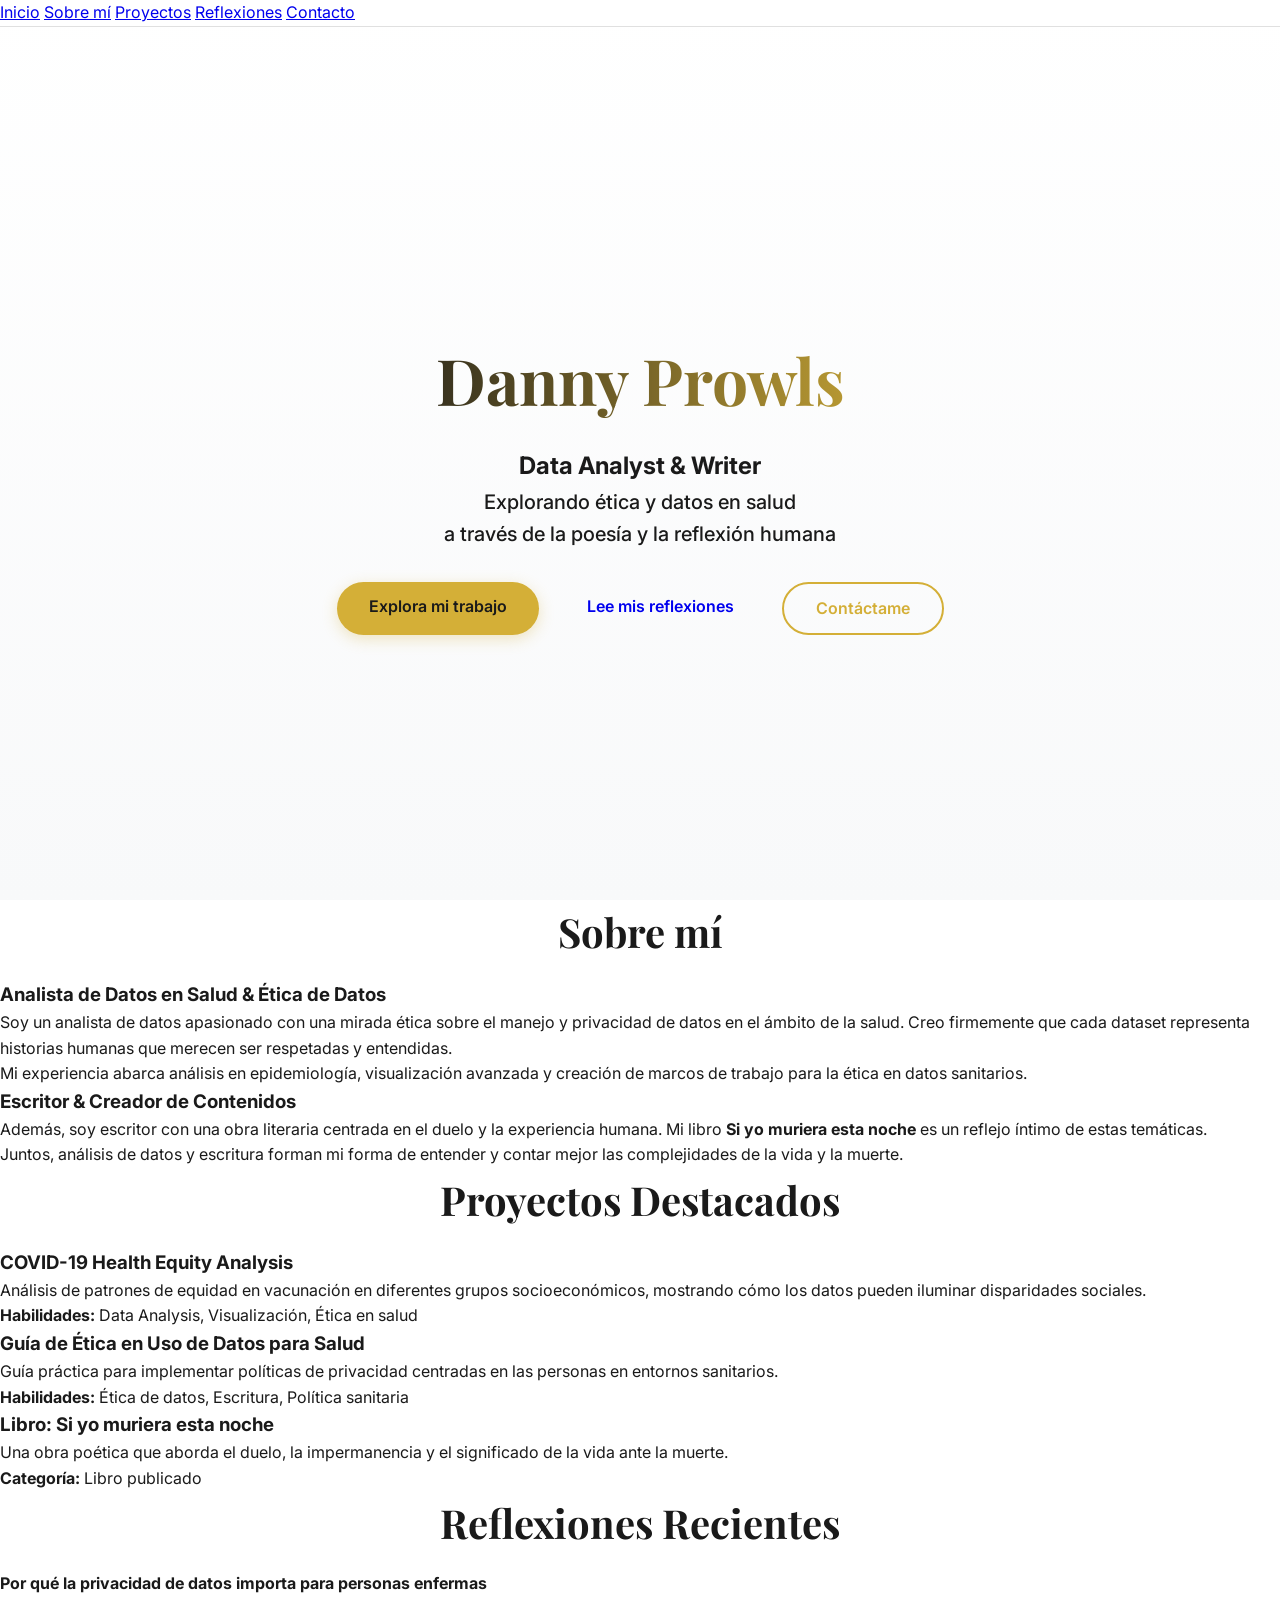
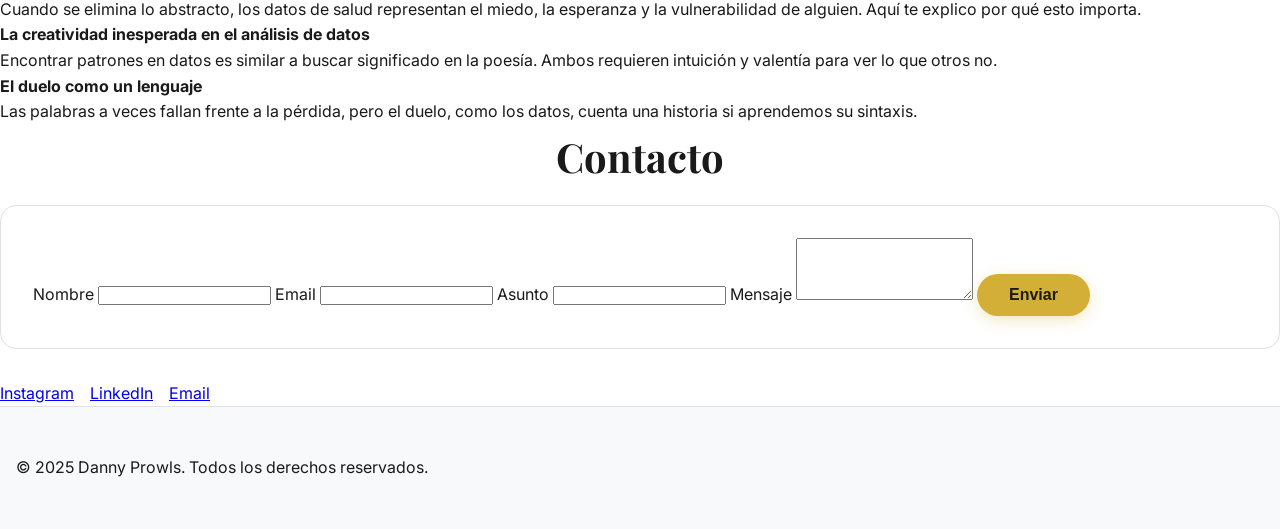
==== index.html @ 013c04fa "Actualizar index.html" ====
<!DOCTYPE html>
<html lang="es">
<head>
    <meta charset="UTF-8">
    <meta name="viewport" content="width=device-width, initial-scale=1.0">
    <title>Danny Prowls | Data Analyst & Writer</title>
    <meta name="description" content="Portfolio de Danny Prowls: Analista de datos en salud, especialista en ética de datos, escritor y creador de contenido sobre el duelo y la experiencia humana">
    <link rel="preconnect" href="https://fonts.googleapis.com">
    <link rel="preconnect" href="https://fonts.gstatic.com" crossorigin>
    <link href="https://fonts.googleapis.com/css2?family=Playfair+Display:wght@600;700&family=Inter:wght@400;500;600&display=swap" rel="stylesheet">
    <link rel="stylesheet" href="styles.css">
</head>
<body>
    <header class="header">
        <nav class="nav">
            <a href="#hero" class="nav-link active">Inicio</a>
            <a href="#about" class="nav-link">Sobre mí</a>
            <a href="#work" class="nav-link">Proyectos</a>
            <a href="#blog" class="nav-link">Reflexiones</a>
            <a href="#contact" class="nav-link">Contacto</a>
        </nav>
    </header>

    <section id="hero" class="hero">
        <div class="hero-content">
            <h1 class="hero-title gradient-text">Danny Prowls</h1>
            <h2 class="hero-subtitle">Data Analyst & Writer</h2>
            <p class="hero-description">
                Explorando ética y datos en salud <br>
                a través de la poesía y la reflexión humana
            </p>
            <div class="hero-buttons">
                <a href="#work" class="btn btn-primary">Explora mi trabajo</a>
                <a href="#blog" class="btn btn-secondary">Lee mis reflexiones</a>
                <a href="#contact" class="btn btn-outline">Contáctame</a>
            </div>
        </div>
    </section>

    <section id="about" class="about">
        <h2 class="section-title">Sobre mí</h2>
        <div class="about-content">
            <article class="about-professional">
                <h3>Analista de Datos en Salud & Ética de Datos</h3>
                <p>
                    Soy un analista de datos apasionado con una mirada ética sobre el manejo y privacidad de datos en el ámbito de la salud. Creo firmemente que cada dataset representa historias humanas que merecen ser respetadas y entendidas.
                </p>
                <p>
                    Mi experiencia abarca análisis en epidemiología, visualización avanzada y creación de marcos de trabajo para la ética en datos sanitarios.
                </p>
            </article>
            <article class="about-creative">
                <h3>Escritor & Creador de Contenidos</h3>
                <p>
                    Además, soy escritor con una obra literaria centrada en el duelo y la experiencia humana. Mi libro <strong>Si yo muriera esta noche</strong> es un reflejo íntimo de estas temáticas.
                </p>
                <p>
                    Juntos, análisis de datos y escritura forman mi forma de entender y contar mejor las complejidades de la vida y la muerte.
                </p>
            </article>
        </div>
    </section>

    <section id="work" class="work">
        <h2 class="section-title">Proyectos Destacados</h2>
        <div class="work-grid">
            <article class="work-card">
                <h3>COVID-19 Health Equity Analysis</h3>
                <p>
                    Análisis de patrones de equidad en vacunación en diferentes grupos socioeconómicos, mostrando cómo los datos pueden iluminar disparidades sociales.
                </p>
                <p><strong>Habilidades:</strong> Data Analysis, Visualización, Ética en salud</p>
            </article>

            <article class="work-card">
                <h3>Guía de Ética en Uso de Datos para Salud</h3>
                <p>
                    Guía práctica para implementar políticas de privacidad centradas en las personas en entornos sanitarios.
                </p>
                <p><strong>Habilidades:</strong> Ética de datos, Escritura, Política sanitaria</p>
            </article>

            <article class="work-card">
                <h3>Libro: Si yo muriera esta noche</h3>
                <p>
                    Una obra poética que aborda el duelo, la impermanencia y el significado de la vida ante la muerte.
                </p>
                <p><strong>Categoría:</strong> Libro publicado</p>
            </article>
        </div>
    </section>

    <section id="blog" class="blog">
        <h2 class="section-title">Reflexiones Recientes</h2>
        <article class="blog-post">
            <h4>Por qué la privacidad de datos importa para personas enfermas</h4>
            <p>
                Cuando se elimina lo abstracto, los datos de salud representan el miedo, la esperanza y la vulnerabilidad de alguien. Aquí te explico por qué esto importa.
            </p>
        </article>
        <article class="blog-post">
            <h4>La creatividad inesperada en el análisis de datos</h4>
            <p>
                Encontrar patrones en datos es similar a buscar significado en la poesía. Ambos requieren intuición y valentía para ver lo que otros no.
            </p>
        </article>
        <article class="blog-post">
            <h4>El duelo como un lenguaje</h4>
            <p>
                Las palabras a veces fallan frente a la pérdida, pero el duelo, como los datos, cuenta una historia si aprendemos su sintaxis.
            </p>
        </article>
    </section>

    <section id="contact" class="contact">
        <h2 class="section-title">Contacto</h2>
        <form class="contact-form" action="mailto:contacto@dannyprowls.com" method="post" enctype="text/plain">
            <label for="name">Nombre</label>
            <input type="text" id="name" name="name" required>

            <label for="email">Email</label>
            <input type="email" id="email" name="email" required>

            <label for="subject">Asunto</label>
            <input type="text" id="subject" name="subject">

            <label for="message">Mensaje</label>
            <textarea id="message" name="message" rows="4" required></textarea>

            <button type="submit" class="btn btn-primary">Enviar</button>
        </form>

        <div class="social-links">
            <a href="https://instagram.com/dannyprowls" target="_blank" rel="noopener">Instagram</a>
            <a href="https://linkedin.com/in/dannyprowls" target="_blank" rel="noopener">LinkedIn</a>
            <a href="mailto:contacto@dannyprowls.com">Email</a>
        </div>
    </section>

    <footer class="footer">
        <p>© 2025 Danny Prowls. Todos los derechos reservados.</p>
    </footer>

    <script src="main.js"></script>
</body>
</html>
---- styles.css ----
* {
    margin: 0;
    padding: 0;
    box-sizing: border-box;
}

:root {
    --primary-color: #d4af37;
    --dark-color: #2c3e50;
    --light-bg: #f8f9fa;
    --text-dark: #1a1a1a;
    --text-light: #666666;
    --border-color: #e0e0e0;
    --white: #ffffff;
}

html {
    scroll-behavior: smooth;
}

body {
    font-family: 'Inter', sans-serif;
    color: var(--text-dark);
    background-color: var(--white);
    line-height: 1.6;
}

/* Header */
.header {
    position: fixed;
    top: 0;
    left: 0;
    right: 0;
    z-index: 1000;
    background-color: rgba(255, 255, 255, 0.95);
    backdrop-filter: blur(10px);
    border-bottom: 1px solid var(--border-color);
}

.navbar {
    display: flex;
    justify-content: space-between;
    align-items: center;
    padding: 1rem 2rem;
    max-width: 1280px;
    margin: 0 auto;
}

.logo {
    font-family: 'Playfair Display', serif;
    font-size: 1.5rem;
    font-weight: bold;
    color: var(--text-dark);
}

.nav-links {
    display: flex;
    gap: 2rem;
    align-items: center;
}

.nav-links a {
    text-decoration: none;
    color: var(--text-dark);
    font-size: 0.875rem;
    font-weight: 500;
    transition: color 0.3s ease;
}

.nav-links a:hover {
    color: var(--primary-color);
}

/* Container */
.container {
    max-width: 1280px;
    margin: 0 auto;
    padding: 0 1rem;
}

/* Main */
main {
    margin-top: 4rem;
}

/* Sections */
.section {
    padding: 5rem 1rem;
}

.section-title {
    text-align: center;
    font-family: 'Playfair Display', serif;
    font-size: 2.5rem;
    font-weight: bold;
    margin-bottom: 1rem;
    color: var(--text-dark);
}

.section-subtitle {
    text-align: center;
    max-width: 600px;
    margin: 0 auto 3rem;
    color: var(--text-light);
    font-size: 1.125rem;
}

/* Hero Section */
.hero {
    min-height: 100vh;
    display: flex;
    align-items: center;
    justify-content: center;
    background: linear-gradient(to bottom, #ffffff, #f8f9fa);
    text-align: center;
    padding-top: 4rem;
}

.hero-content {
    max-width: 800px;
}

.hero-title {
    font-family: 'Playfair Display', serif;
    font-size: 4rem;
    font-weight: bold;
    margin-bottom: 1rem;
    background: linear-gradient(to right, var(--text-dark), var(--primary-color));
    -webkit-background-clip: text;
    -webkit-text-fill-color: transparent;
    background-clip: text;
}

.hero-quote {
    font-family: 'Playfair Display', serif;
    font-size: 1.75rem;
    font-style: italic;
    color: var(--primary-color);
    margin-bottom: 1.5rem;
}

.hero-description {
    font-size: 1.25rem;
    color: var(--text-dark);
    font-weight: 500;
    margin-bottom: 2rem;
}

.hero-buttons {
    display: flex;
    gap: 1rem;
    justify-content: center;
    flex-wrap: wrap;
}

/* Buttons */
.btn {
    display: inline-block;
    padding: 0.75rem 2rem;
    border-radius: 50px;
    text-decoration: none;
    font-weight: 600;
    transition: all 0.3s ease;
    cursor: pointer;
    border: none;
    font-size: 1rem;
}

.btn-primary {
    background-color: var(--primary-color);
    color: var(--text-dark);
    box-shadow: 0 4px 15px rgba(212, 175, 55, 0.3);
}

.btn-primary:hover {
    background-color: #c9a227;
    box-shadow: 0 6px 20px rgba(212, 175, 55, 0.4);
    transform: translateY(-2px);
}

.btn-outline {
    background-color: transparent;
    color: var(--primary-color);
    border: 2px solid var(--primary-color);
}

.btn-outline:hover {
    background-color: var(--primary-color);
    color: var(--text-dark);
}

/* About Section */
.about-section {
    background-color: var(--light-bg);
}

.about-grid {
    display: grid;
    grid-template-columns: 1fr 1fr;
    gap: 3rem;
    align-items: center;
}

.about-text {
    margin-bottom: 1rem;
    color: var(--text-dark);
    line-height: 1.8;
}

.social-links {
    display: flex;
    gap: 1rem;
    margin-top: 2rem;
}

.social-btn {
    display: inline-flex;
    align-items: center;
    gap: 0.5rem;
    padding: 0.5rem 1rem;
    border: 2px solid var(--border-color);
    border-radius: 50px;
    text-decoration: none;
    color: var(--text-dark);
    transition: all 0.3s ease;
}

.social-btn:hover {
    background-color: var(--primary-color);
    color: var(--text-dark);
    border-color: var(--primary-color);
}

.about-image {
    display: flex;
    justify-content: center;
}

.placeholder {
    width: 320px;
    height: 384px;
    background-color: #e0e0e0;
    border-radius: 1.5rem;
    display: flex;
    align-items: center;
    justify-content: center;
    color: #999;
    font-style: italic;
}

/* Books Section */
.books-section {
    background-color: var(--white);
}

.book-card {
    display: grid;
    grid-template-columns: 1fr 1fr;
    gap: 2rem;
    background-color: var(--light-bg);
    border-radius: 2rem;
    padding: 2rem;
    max-width: 900px;
    margin: 0 auto;
    align-items: start;
}

.book-cover {
    background: linear-gradient(135deg, var(--primary-color), #c9a227);
    border-radius: 1rem;
    height: 384px;
    display: flex;
    align-items: center;
    justify-content: center;
    color: var(--text-dark);
    font-family: 'Playfair Display', serif;
    font-size: 1.5rem;
    text-align: center;
    padding: 1rem;
}

.book-info h3 {
    font-family: 'Playfair Display', serif;
    font-size: 1.875rem;
    font-weight: bold;
    margin-bottom: 0.5rem;
    color: var(--text-dark);
}

.badge {
    display: inline-block;
    background-color: var(--primary-color);
    color: var(--text-dark);
    padding: 0.25rem 0.75rem;
    border-radius: 50px;
    font-size: 0.875rem;
    font-weight: 600;
    margin-bottom: 1rem;
}

.book-info p {
    color: var(--text-dark);
    margin-bottom: 1rem;
    line-height: 1.8;
}

.book-buttons {
    display: flex;
    gap: 1rem;
    margin-top: 1.5rem;
}

/* Blog Section */
.blog-section {
    background-color: var(--light-bg);
}

.blog-grid {
    display: grid;
    grid-template-columns: repeat(auto-fit, minmax(300px, 1fr));
    gap: 2rem;
    max-width: 1000px;
    margin: 0 auto;
}

.blog-card {
    background-color: var(--white);
    border-radius: 1rem;
    padding: 1.5rem;
    border: 1px solid var(--border-color);
    transition: all 0.3s ease;
}

.blog-card:hover {
    box-shadow: 0 10px 30px rgba(0, 0, 0, 0.1);
    transform: translateY(-5px);
}

.blog-category {
    display: inline-block;
    background-color: var(--primary-color);
    color: var(--text-dark);
    padding: 0.25rem 0.75rem;
    border-radius: 50px;
    font-size: 0.75rem;
    font-weight: 600;
    margin-bottom: 1rem;
}

.blog-card h3 {
    font-family: 'Playfair Display', serif;
    font-size: 1.25rem;
    font-weight: bold;
    margin-bottom: 0.75rem;
    color: var(--text-dark);
}

.blog-card p {
    color: var(--text-dark);
    margin-bottom: 1rem;
}

.read-more {
    color: var(--primary-color);
    text-decoration: none;
    font-weight: 600;
    transition: all 0.3s ease;
}

.read-more:hover {
    text-decoration: underline;
}

/* Rare Books Section */
.rare-books-section {
    background-color: var(--white);
}

.books-grid {
    display: grid;
    grid-template-columns: repeat(auto-fit, minmax(280px, 1fr));
    gap: 1.5rem;
    margin-bottom: 3rem;
}

.rare-book-card {
    background-color: var(--light-bg);
    border-radius: 1rem;
    overflow: hidden;
    padding: 1rem;
    transition: all 0.3s ease;
    box-shadow: 0 4px 15px rgba(0, 0, 0, 0.1);
}

.rare-book-card:hover {
    box-shadow: 0 8px 25px rgba(0, 0, 0, 0.15);
    transform: translateY(-5px);
}

.rare-book-card h3 {
    font-family: 'Playfair Display', serif;
    font-size: 1.125rem;
    font-weight: bold;
    margin-bottom: 0.5rem;
    color: var(--text-dark);
}

.author {
    font-size: 0.875rem;
    color: var(--text-light);
    margin-bottom: 0.75rem;
}

.book-placeholder {
    background-color: #e0e0e0;
    border-radius: 0.5rem;
    height: 192px;
    display: flex;
    align-items: center;
    justify-content: center;
    color: #999;
    margin-bottom: 1rem;
}

.book-tags {
    display: flex;
    gap: 0.5rem;
    margin-bottom: 0.75rem;
    flex-wrap: wrap;
}

.tag {
    font-size: 0.75rem;
    background-color: rgba(212, 175, 55, 0.2);
    color: var(--text-dark);
    padding: 0.25rem 0.5rem;
    border-radius: 0.25rem;
}

.book-condition {
    font-size: 0.875rem;
    color: var(--text-light);
    margin-bottom: 0.5rem;
}

.book-price {
    font-size: 1.125rem;
    font-weight: bold;
    color: var(--primary-color);
    margin-bottom: 1rem;
}

.badge-featured {
    background: linear-gradient(135deg, var(--primary-color), #ffd700);
    box-shadow: 0 4px 15px rgba(212, 175, 55, 0.3);
}

.sell-section {
    background-color: var(--light-bg);
    border: 2px solid var(--primary-color);
    border-radius: 2rem;
    padding: 3rem;
    text-align: center;
}

.sell-section h3 {
    font-family: 'Playfair Display', serif;
    font-size: 1.875rem;
    font-weight: bold;
    margin-bottom: 1rem;
    color: var(--text-dark);
}

.sell-section p {
    font-size: 1.125rem;
    color: var(--text-dark);
    margin-bottom: 2rem;
}

/* Contact Section */
.contact-section {
    background-color: var(--light-bg);
}

.contact-grid {
    display: grid;
    grid-template-columns: 1fr 1fr;
    gap: 3rem;
    max-width: 1000px;
    margin: 0 auto;
}

.contact-info p {
    color: var(--text-dark);
    margin-bottom: 2rem;
}

.contact-details {
    display: flex;
    flex-direction: column;
    gap: 1.5rem;
}

.contact-item h4 {
    font-weight: 600;
    color: var(--text-dark);
    margin-bottom: 0.25rem;
}

.contact-item p {
    color: var(--text-light);
    margin: 0;
}

.contact-form {
    background-color: var(--white);
    border-radius: 1rem;
    padding: 2rem;
    border: 1px solid var(--border-color);
}

.form-group {
    margin-bottom: 1rem;
}

.form-group label {
    display: block;
    font-size: 0.875rem;
    font-weight: 600;
    margin-bottom: 0.5rem;
    color: var(--text-dark);
}

.form-group input,
.form-group textarea {
    width: 100%;
    padding: 0.75rem;
    border: 1px solid var(--border-color);
    border-radius: 0.5rem;
    background-color: var(--white);
    color: var(--text-dark);
    font-family: 'Inter', sans-serif;
}

.form-group input:focus,
.form-group textarea:focus {
    outline: none;
    border-color: var(--primary-color);
    box-shadow: 0 0 0 3px rgba(212, 175, 55, 0.1);
}

/* Footer */
.footer {
    background-color: var(--light-bg);
    border-top: 1px solid var(--border-color);
    padding: 3rem 1rem;
}

.footer-grid {
    display: grid;
    grid-template-columns: repeat(auto-fit, minmax(250px, 1fr));
    gap: 2rem;
    margin-bottom: 2rem;
}

.footer-grid h3 {
    font-family: 'Playfair Display', serif;
    font-size: 1.25rem;
    font-weight: bold;
    margin-bottom: 0.5rem;
    color: var(--text-dark);
}

.footer-grid h4 {
    font-weight: 600;
    margin-bottom: 1rem;
    color: var(--text-dark);
}

.footer-grid p {
    color: var(--text-light);
}

.footer-grid ul {
    list-style: none;
}

.footer-grid ul li {
    margin-bottom: 0.5rem;
}

.footer-grid ul li a {
    color: var(--text-light);
    text-decoration: none;
    transition: color 0.3s ease;
}

.footer-grid ul li a:hover {
    color: var(--primary-color);
}

.footer-bottom {
    border-top: 1px solid var(--border-color);
    padding-top: 2rem;
    text-align: center;
    color: var(--text-light);
}

/* Responsive */
@media (max-width: 768px) {
    .nav-links {
        gap: 1rem;
        font-size: 0.75rem;
    }

    .hero-title {
        font-size: 2.5rem;
    }

    .hero-quote {
        font-size: 1.25rem;
    }

    .section-title {
        font-size: 1.875rem;
    }

    .about-grid,
    .book-card,
    .contact-grid {
        grid-template-columns: 1fr;
    }

    .hero-buttons {
        flex-direction: column;
    }

    .btn {
        width: 100%;
        text-align: center;
    }
}
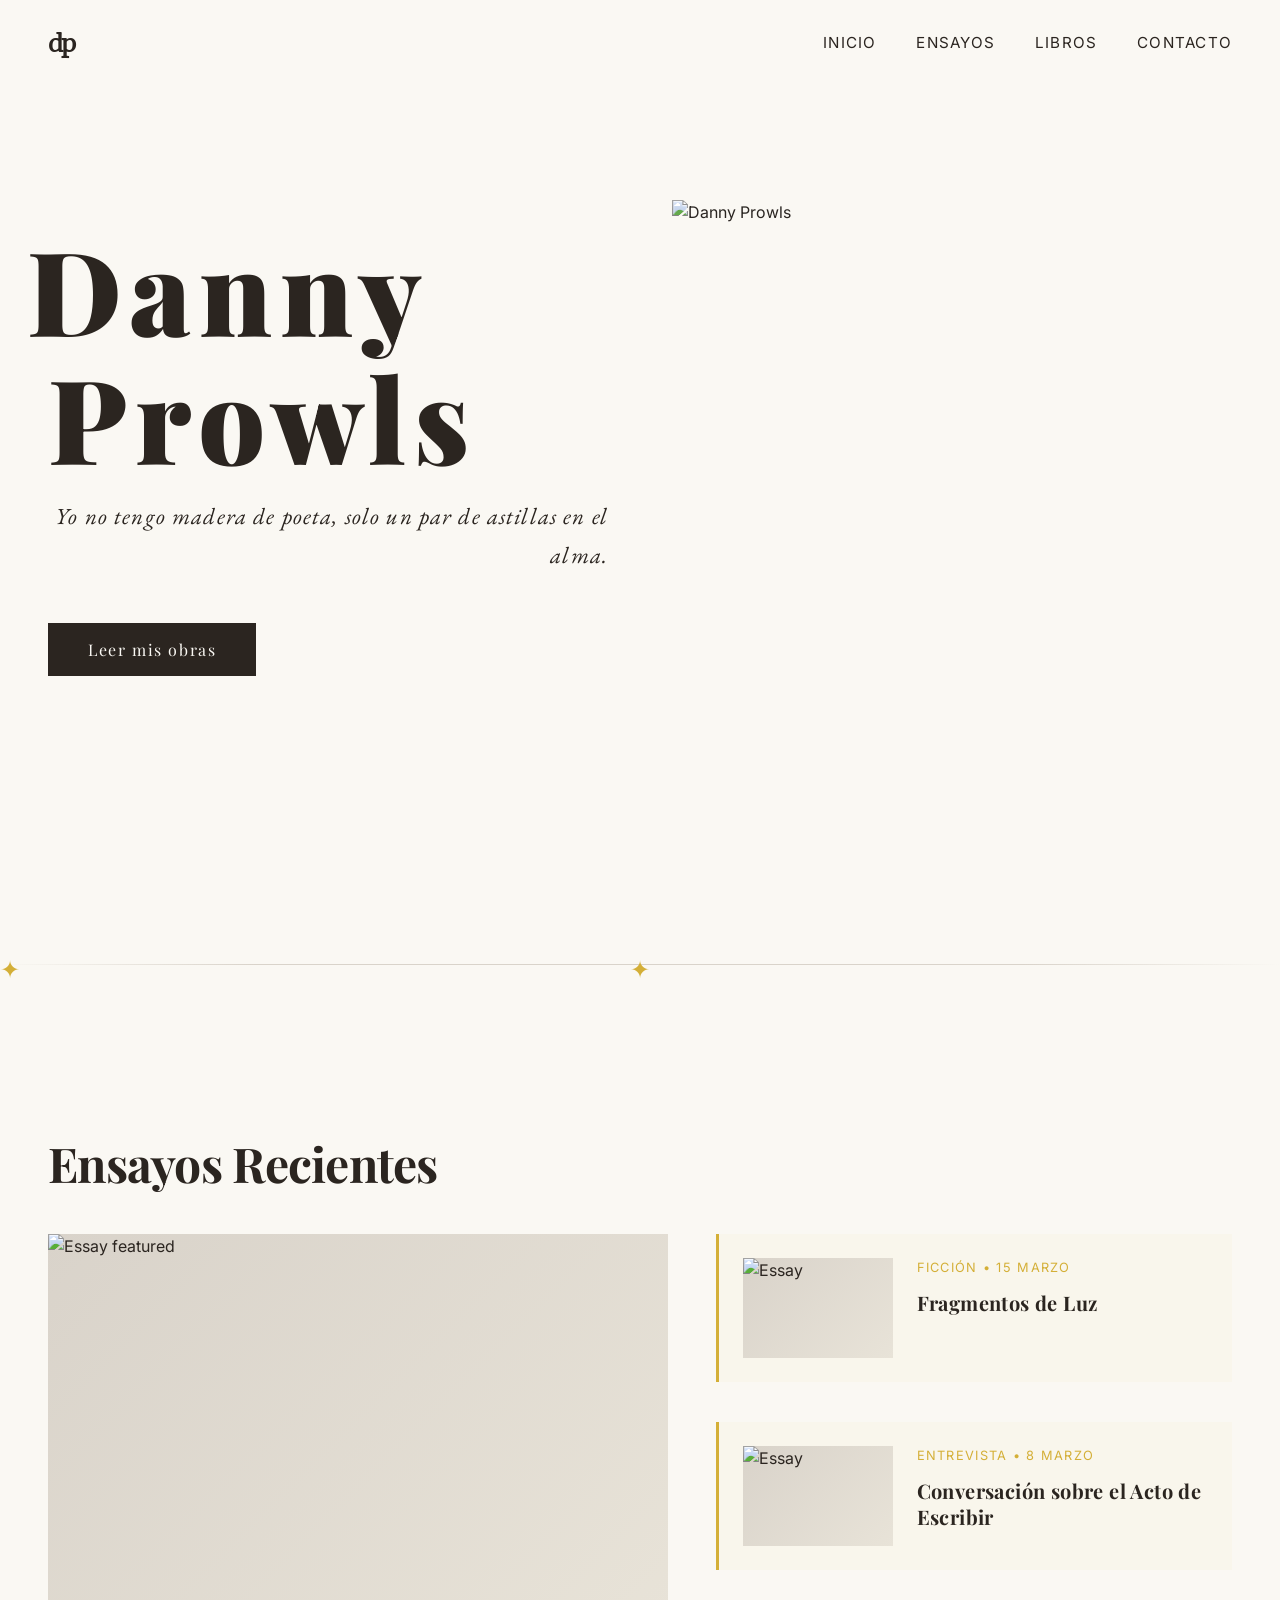
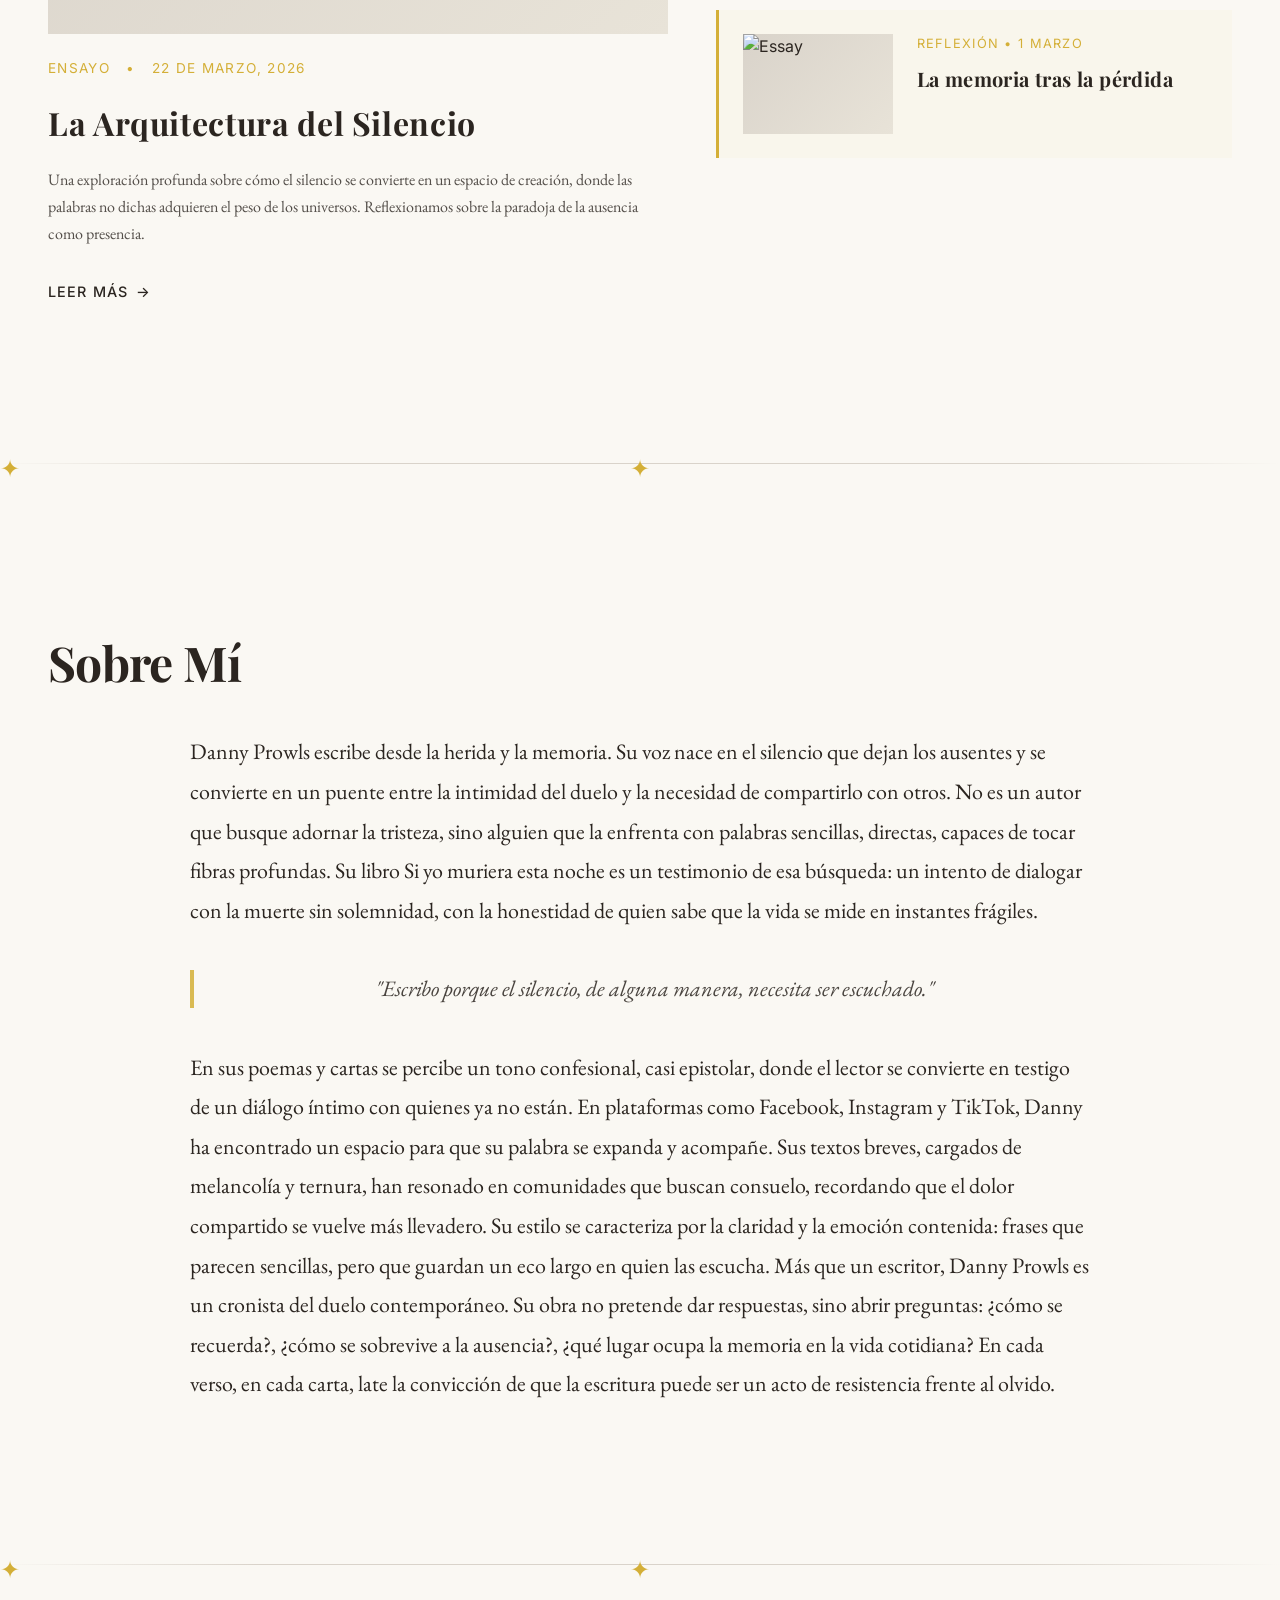
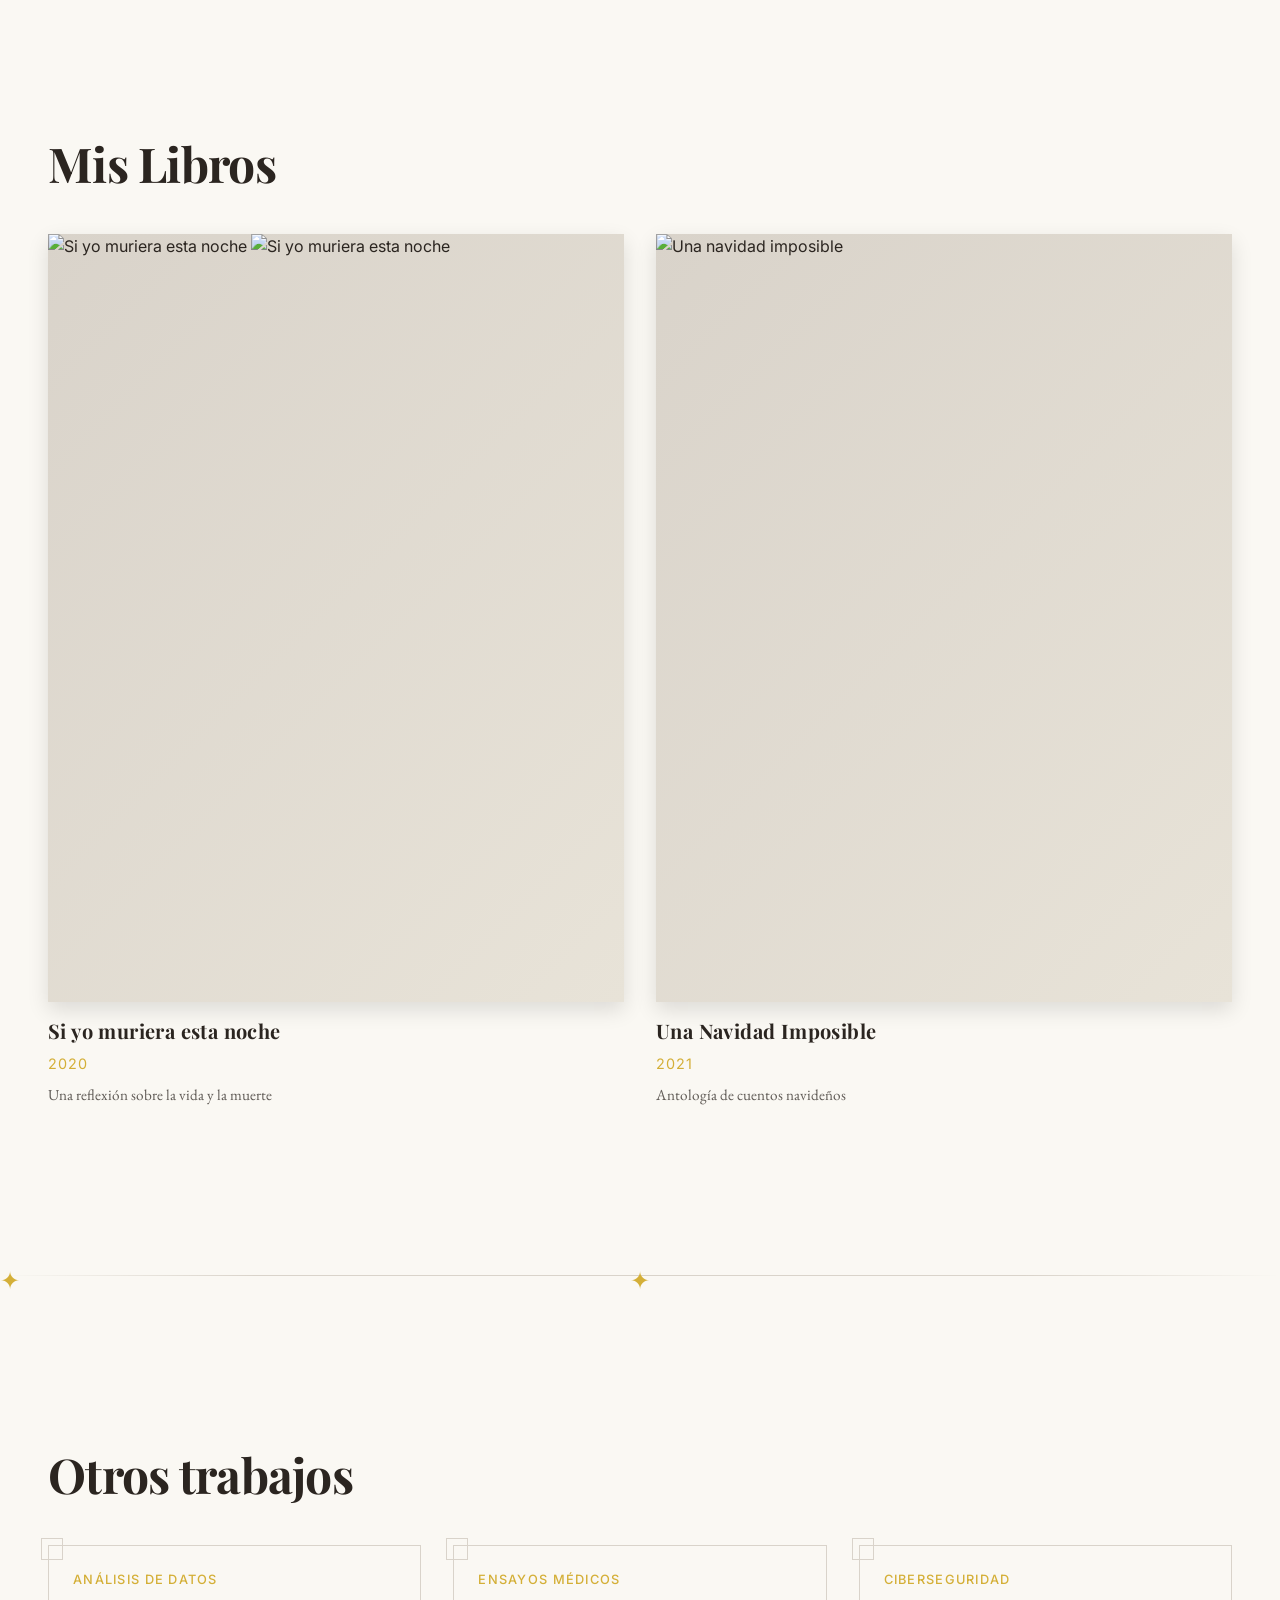
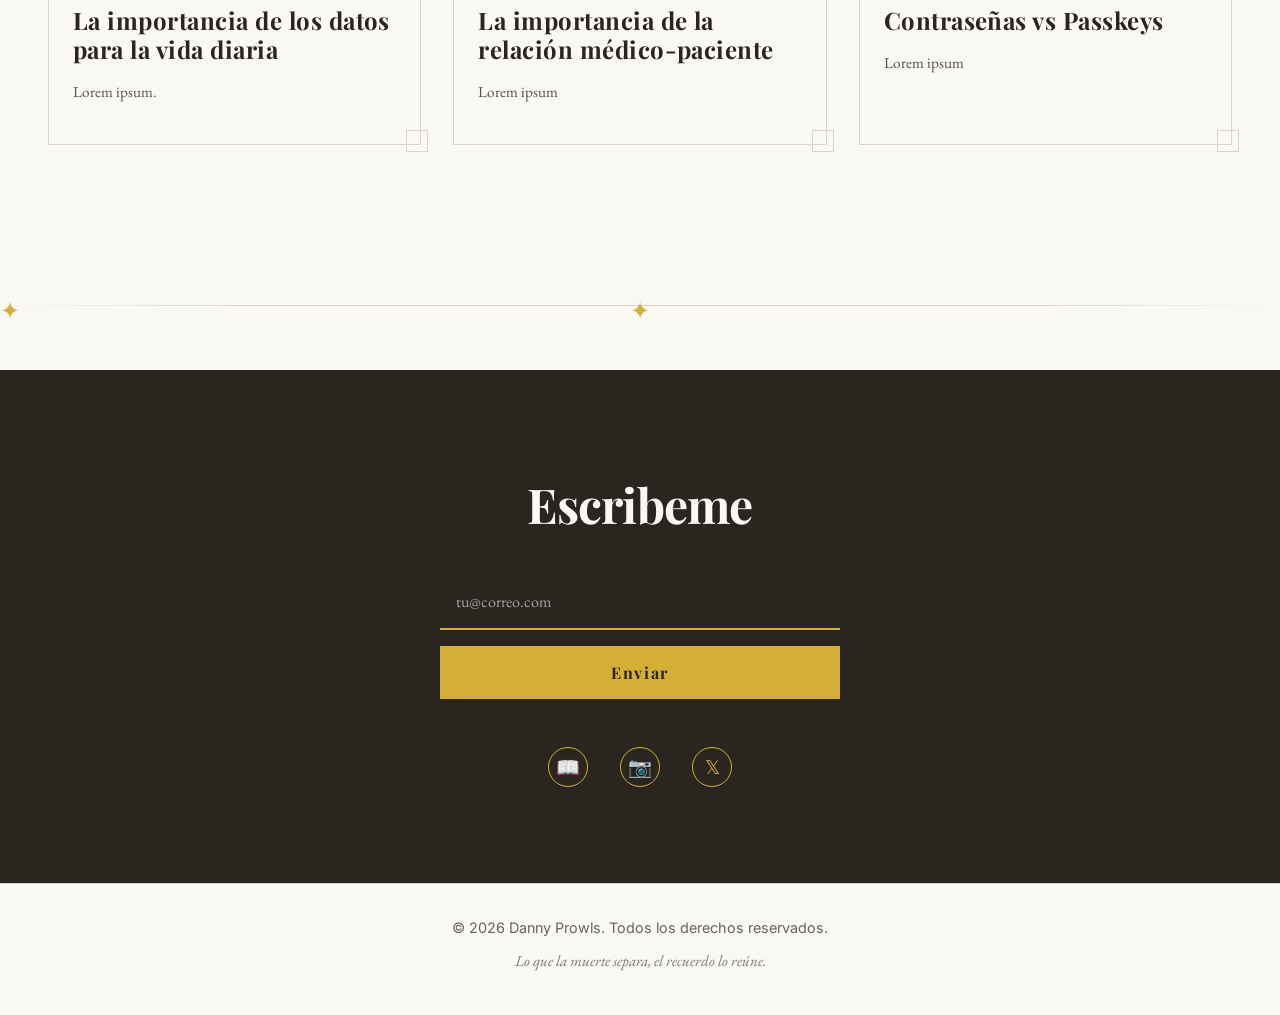
==== commit 6ca403c9: "Actualizar index.html" ====
--- a/index.html
+++ b/index.html
@@ -1,146 +1,232 @@
-<!DOCTYPE html>
-<html lang="es">
-<head>
-    <meta charset="UTF-8">
-    <meta name="viewport" content="width=device-width, initial-scale=1.0">
-    <title>Danny Prowls | Data Analyst & Writer</title>
-    <meta name="description" content="Portfolio de Danny Prowls: Analista de datos en salud, especialista en ética de datos, escritor y creador de contenido sobre el duelo y la experiencia humana">
-    <link rel="preconnect" href="https://fonts.googleapis.com">
-    <link rel="preconnect" href="https://fonts.gstatic.com" crossorigin>
-    <link href="https://fonts.googleapis.com/css2?family=Playfair+Display:wght@600;700&family=Inter:wght@400;500;600&display=swap" rel="stylesheet">
-    <link rel="stylesheet" href="styles.css">
-</head>
-<body>
-    <header class="header">
-        <nav class="nav">
-            <a href="#hero" class="nav-link active">Inicio</a>
-            <a href="#about" class="nav-link">Sobre mí</a>
-            <a href="#work" class="nav-link">Proyectos</a>
-            <a href="#blog" class="nav-link">Reflexiones</a>
-            <a href="#contact" class="nav-link">Contacto</a>
-        </nav>
-    </header>
-
-    <section id="hero" class="hero">
-        <div class="hero-content">
-            <h1 class="hero-title gradient-text">Danny Prowls</h1>
-            <h2 class="hero-subtitle">Data Analyst & Writer</h2>
-            <p class="hero-description">
-                Explorando ética y datos en salud <br>
-                a través de la poesía y la reflexión humana
-            </p>
-            <div class="hero-buttons">
-                <a href="#work" class="btn btn-primary">Explora mi trabajo</a>
-                <a href="#blog" class="btn btn-secondary">Lee mis reflexiones</a>
-                <a href="#contact" class="btn btn-outline">Contáctame</a>
+<!DOCTYPE html> 
+<html lang="es"> 
+    <head> 
+        <meta charset="UTF-8"> 
+        <meta name="viewport" content="width=device-width, initial-scale=1.0"> 
+        <title>Danny Prowls</title>         
+        <link href="https://fonts.googleapis.com/css2?family=Playfair+Display:wght@700;900&family=EB+Garamond:ital@0;1&family=Inter:wght@300;400;500&display=swap" rel="stylesheet"> 
+        <style>/* ========== RESET & VARIABLES ========== */* { margin: 0; padding: 0; box-sizing: border-box; } :root { --color-bg: #faf8f3; --color-text: #2b2520; --color-accent: #d4af37; --color-border: #d9d3ca; --color-dark: #1a1815; --serif-display: 'Playfair Display', serif; --serif-body: 'EB Garamond', serif; --sans-body: 'Inter', sans-serif; --transition: all 0.4s cubic-bezier(0.25, 0.46, 0.45, 0.94); } html { scroll-behavior: smooth; } body { background-color: var(--color-bg); color: var(--color-text); font-family: var(--sans-body); font-size: 16px; line-height: 1.6; overflow-x: hidden; } /* ========== TYPOGRAPHY ========== */h1 { font-family: var(--serif-display); font-size: 4.5rem; font-weight: 900; letter-spacing: -0.02em; line-height: 1.1; } h2 { font-family: var(--serif-display); font-size: 3rem; font-weight: 700; letter-spacing: -0.015em; margin-bottom: 2rem; } h3 { font-family: var(--serif-body); font-size: 1.5rem; font-weight: 600; letter-spacing: 0.02em; } p { font-family: var(--sans-body); font-size: 1rem; line-height: 1.7; color: var(--color-text); } .tagline { font-family: var(--serif-body); font-style: italic; font-size: 1.25rem; letter-spacing: 0.05em; color: var(--color-text); font-weight: 400; } /* ========== NAVIGATION ========== */nav { position: fixed; top: 0; width: 100%; z-index: 1000; display: flex; justify-content: space-between; align-items: center; padding: 1.5rem 3rem; background-color: transparent; transition: var(--transition); } nav.scrolled { background-color: rgba(42, 37, 32, 0.95); backdrop-filter: blur(10px); box-shadow: 0 2px 8px rgba(0, 0, 0, 0.1); } .logo { font-family: var(--serif-display); font-size: 1.5rem; font-weight: 900; letter-spacing: 0.1em; color: var(--color-text); } nav.scrolled .logo { color: var(--color-bg); } nav ul { display: flex; gap: 2.5rem; list-style: none; } nav a { font-family: var(--sans-body); font-size: 0.95rem; font-weight: 400; letter-spacing: 0.08em; text-decoration: none; color: var(--color-text); text-transform: uppercase; position: relative; transition: var(--transition); } nav.scrolled a { color: var(--color-bg); } nav a::after { content: ''; position: absolute; bottom: -4px; left: 0; width: 0; height: 2px; background-color: var(--color-accent); transition: var(--transition); } nav a:hover::after { width: 100%; } /* ========== SECTIONS ========== */section { padding: 6rem 3rem; position: relative; } .divider { height: 1px; background: linear-gradient(to right, transparent, var(--color-border) 20%, var(--color-border) 80%, transparent); margin: 4rem 0; position: relative; } .divider::before, 
+        .divider::after { content: '✦'; position: absolute; top: -13px; color: var(--color-accent); font-size: 1.5rem; } .divider::before { left: 50%; transform: translateX(-50%); } /* ========== HERO SECTION ========== */#hero { height: 100vh; display: flex; align-items: center; justify-content: center; position: relative; overflow: hidden; padding: 0; } .hero-container { display: grid; grid-template-columns: 1fr 1fr; align-items: center; gap: 4rem; width: 100%; padding: 3rem; max-width: 1400px; margin: 0 auto; } .hero-text h1 { margin-bottom: 1rem; animation: fadeInUp 1s ease-out; font-size: 117px; letter-spacing: 8px; text-indent: -21px; } .hero-text .tagline { margin-bottom: 3rem; animation: fadeInUp 1s ease-out 0.2s both; } .hero-cta { display: inline-block; padding: 1rem 2.5rem; font-family: var(--serif-display); font-size: 1rem; letter-spacing: 0.1em; background-color: var(--color-text); color: var(--color-bg); border: none; cursor: pointer; transition: var(--transition); position: relative; overflow: hidden; animation: fadeInUp 1s ease-out 0.4s both; } .hero-cta::before { content: ''; position: absolute; top: 0; left: -100%; width: 100%; height: 100%; background-color: var(--color-accent); z-index: -1; transition: var(--transition); } .hero-cta:hover::before { left: 0; } .hero-cta:hover { color: var(--color-text); } .hero-image { position: relative; height: 500px; animation: fadeInRight 1s ease-out 0.3s both; } .hero-image img { width: 100%; height: 100%; object-fit: cover; filter: grayscale(20%); } @keyframes fadeInUp { from {  opacity: 0;  transform: translateY(30px); }  to {  opacity: 1;  transform: translateY(0); } } @keyframes fadeInRight { from {  opacity: 0;  transform: translateX(40px); }  to {  opacity: 1;  transform: translateX(0); } } /* ========== ESSAYS SECTION ========== */#essays { background-color: var(--color-bg); } .essays-grid { display: grid; grid-template-columns: 1.2fr 1fr; gap: 3rem; align-items: start; max-width: 1200px; margin: 0 auto; } .essay-featured { display: flex; flex-direction: column; gap: 1.5rem; } .essay-featured-image { width: 100%; height: 400px; overflow: hidden; background: linear-gradient(135deg, #d9d3ca 0%, #e8e3d8 100%); } .essay-featured-image img { width: 100%; height: 100%; object-fit: cover; transition: var(--transition); } .essay-featured:hover .essay-featured-image img { transform: scale(1.03); } .essay-featured-meta { display: flex; align-items: center; gap: 1rem; font-family: var(--sans-body); font-size: 0.85rem; letter-spacing: 0.1em; text-transform: uppercase; color: var(--color-accent); } .essay-featured-title { font-family: var(--serif-display); font-size: 2rem; font-weight: 700; line-height: 1.2; color: var(--color-text); } .essay-featured-excerpt { font-family: var(--serif-body); font-size: 1rem; line-height: 1.7; color: var(--color-text); opacity: 0.8; } .essay-featured-readmore { font-family: var(--sans-body); font-size: 0.9rem; font-weight: 500; letter-spacing: 0.08em; text-transform: uppercase; color: var(--color-text); text-decoration: none; position: relative; display: inline-block; margin-top: 0.5rem; } .essay-featured-readmore::after { content: '→'; margin-left: 0.5rem; transition: var(--transition); } .essay-featured-readmore:hover::after { transform: translateX(4px); } /* Recent Essays Grid (1x3) */.essays-recent { display: grid; grid-template-columns: 1fr; gap: 2.5rem; } .essay-card { display: grid; grid-template-columns: 150px 1fr; gap: 1.5rem; align-items: start; padding: 1.5rem; background-color: rgba(212, 175, 55, 0.03); border-left: 3px solid var(--color-accent); transition: var(--transition); } .essay-card:hover { background-color: rgba(212, 175, 55, 0.08); transform: translateX(8px); } .essay-card-image { width: 150px; height: 100px; background: linear-gradient(135deg, #d9d3ca 0%, #e8e3d8 100%); overflow: hidden; } .essay-card-image img { width: 100%; height: 100%; object-fit: cover; } .essay-card-content { display: flex; flex-direction: column; gap: 0.75rem; } .essay-card-meta { font-family: var(--sans-body); font-size: 0.8rem; letter-spacing: 0.1em; text-transform: uppercase; color: var(--color-accent); } .essay-card-title { font-family: var(--serif-display); font-size: 1.25rem; font-weight: 700; line-height: 1.3; color: var(--color-text); } /* ========== ABOUT SECTION ========== */#about { background-color: var(--color-bg); } .about-container { max-width: 900px; margin: 0 auto; } .about-content { display: grid; grid-template-columns: 1fr 1fr; gap: 3rem; align-items: center; } .about-timeline { display: flex; flex-direction: column; gap: 2rem; position: relative; padding-left: 2rem; } .about-timeline::before { content: ''; position: absolute; left: 0; top: 0; bottom: 0; width: 2px; background-color: var(--color-accent); } .timeline-item { position: relative; padding-left: 1.5rem; } .timeline-item::before { content: ''; position: absolute; left: -10px; top: 4px; width: 12px; height: 12px; background-color: var(--color-accent); border-radius: 50%; border: 2px solid var(--color-bg); } .timeline-year { font-family: var(--serif-display); font-size: 1.25rem; font-weight: 700; color: var(--color-text); margin-bottom: 0.25rem; } .timeline-event { font-family: var(--serif-body); font-size: 0.95rem; line-height: 1.5; color: var(--color-text); opacity: 0.8; } .about-bio { display: flex; flex-direction: column; gap: 1.5rem; } .about-bio p { font-family: var(--serif-body); font-size: 1.05rem; line-height: 1.8; color: var(--color-text); } .blockquote { font-family: var(--serif-body); font-style: italic; font-size: 1.15rem; line-height: 1.7; color: var(--color-text); padding-left: 1.5rem; border-left: 4px solid var(--color-accent); margin: 1rem 0; opacity: 0.85; } /* ========== BOOKS SECTION ========== */#books { background-color: #faf8f3; } .books-grid { display: grid; grid-template-columns: repeat(auto-fit, minmax(250px, 1fr)); gap: 2rem; max-width: 1200px; margin: 0 auto; } .book-card { display: flex; flex-direction: column; gap: 1rem; cursor: pointer; transition: var(--transition); perspective: 1000px; } .book-cover { width: 100%; aspect-ratio: 3/4; background: linear-gradient(135deg, #d9d3ca 0%, #e8e3d8 100%); overflow: hidden; box-shadow: 0 8px 20px rgba(0, 0, 0, 0.12); transition: var(--transition); } .book-cover img { width: 100; height: 100%; object-fit: scale-down; } .book-card:hover .book-cover { transform: rotateY(-5deg) rotateX(2deg) translateZ(10px); box-shadow: 0 16px 32px rgba(0, 0, 0, 0.2); } .book-info { display: flex; flex-direction: column; gap: 0.5rem; } .book-title { font-family: var(--serif-display); font-size: 1.25rem; font-weight: 700; line-height: 1.3; color: var(--color-text); } .book-year { font-family: var(--sans-body); font-size: 0.9rem; font-weight: 400; letter-spacing: 0.08em; text-transform: uppercase; color: var(--color-accent); } .book-tagline { font-family: var(--serif-body); font-size: 0.95rem; line-height: 1.6; color: var(--color-text); opacity: 0.75; } /* ========== FEATURED EDITORIAL SECTION ========== */#editorial { background-color: var(--color-bg); } .editorial-grid { display: grid; grid-template-columns: repeat(3, 1fr); gap: 2rem; max-width: 1200px; margin: 0 auto; } .editorial-card { display: flex; flex-direction: column; gap: 1rem; padding: 1.5rem; border: 1px solid var(--color-border); background-color: var(--color-bg); transition: var(--transition); position: relative; } .editorial-card::before { content: ''; position: absolute; top: -8px; left: -8px; width: 20px; height: 20px; border: 1px solid var(--color-border); } .editorial-card::after { content: ''; position: absolute; bottom: -8px; right: -8px; width: 20px; height: 20px; border: 1px solid var(--color-border); } .editorial-card:hover { box-shadow: 0 8px 16px rgba(0, 0, 0, 0.08); transform: translateY(-4px); } .editorial-meta { font-family: var(--sans-body); font-size: 0.8rem; font-weight: 500; letter-spacing: 0.1em; text-transform: uppercase; color: var(--color-accent); } .editorial-headline { font-family: var(--serif-display); font-size: 1.5rem; font-weight: 700; line-height: 1.2; color: var(--color-text); } .editorial-excerpt { font-family: var(--serif-body); font-size: 0.95rem; line-height: 1.6; color: var(--color-text); opacity: 0.8; } /* ========== CONTACT SECTION ========== */#contact { background-color: var(--color-text); color: var(--color-bg); text-align: center; padding: 6rem 3rem; } #contact h2 { color: var(--color-bg); margin-bottom: 2rem; } .contact-form { max-width: 400px; margin: 0 auto 3rem; display: flex; flex-direction: column; gap: 1rem; } .contact-form input { padding: 1rem; font-family: var(--serif-body); font-size: 1rem; border: none; border-bottom: 2px solid var(--color-accent); background-color: transparent; color: var(--color-bg); transition: var(--transition); } .contact-form input::placeholder { color: rgba(250, 248, 243, 0.6); } .contact-form input:focus { outline: none; border-bottom-color: var(--color-bg); } .contact-submit { padding: 1rem; font-family: var(--serif-display); font-size: 1rem; font-weight: 700; letter-spacing: 0.1em; background-color: var(--color-accent); color: var(--color-text); border: none; cursor: pointer; transition: var(--transition); } .contact-submit:hover { background-color: var(--color-bg); color: var(--color-text); } .social-links { display: flex; justify-content: center; gap: 2rem; margin-top: 2rem; } .social-link { width: 40px; height: 40px; display: flex; align-items: center; justify-content: center; border: 1px solid var(--color-accent); border-radius: 50%; color: var(--color-accent); text-decoration: none; font-size: 1.2rem; transition: var(--transition); } .social-link:hover { background-color: var(--color-accent); color: var(--color-text); } /* ========== FOOTER ========== */footer { background-color: var(--color-bg); padding: 2rem 3rem; text-align: center; border-top: 1px solid var(--color-border); } footer p { font-family: var(--sans-body); font-size: 0.9rem; color: var(--color-text); opacity: 0.7; margin-bottom: 0.5rem; } .footer-quote { font-family: var(--serif-body); font-style: italic; font-size: 0.95rem; color: var(--color-text); opacity: 0.6; } /* ========== BACK TO TOP ========== */.back-to-top { position: fixed; bottom: 2rem; right: 2rem; width: 50px; height: 50px; background-color: var(--color-accent); color: var(--color-text); border: none; border-radius: 50%; display: flex; align-items: center; justify-content: center; cursor: pointer; opacity: 0; visibility: hidden; transition: var(--transition); z-index: 999; font-size: 1.5rem; } .back-to-top.show { opacity: 1; visibility: visible; } .back-to-top:hover { background-color: var(--color-text); color: var(--color-accent); } /* ========== RESPONSIVE ========== */@media (max-width: 768px) { h1 {  font-size: 2.5rem; }  h2 {  font-size: 2rem; }  nav ul {  gap: 1.5rem;  font-size: 0.8rem; }  .hero-container {  grid-template-columns: 1fr;  gap: 2rem;  padding: 1.5rem; }  .hero-image {  height: 300px; }  .essays-grid {  grid-template-columns: 1fr; }  .about-content {  grid-template-columns: 1fr;  gap: 2rem; }  .editorial-grid {  grid-template-columns: 1fr; }  .social-links {  gap: 1rem; } } @media (max-width: 375px) { h1 {  font-size: 1.8rem; }  h2 {  font-size: 1.5rem; }  section {  padding: 3rem 1.5rem; }  nav {  padding: 1rem 1.5rem; }  nav ul {  gap: 1rem;  font-size: 0.7rem; }  .hero-container {  padding: 1rem; }  .essay-card {  grid-template-columns: 120px 1fr; }  .essay-card-image {  width: 120px;  height: 80px; } }</style>         
+        <link rel="stylesheet" href="https://fonts.googleapis.com/css?family=Abhaya+Libre&display=swap">
+        <link rel="stylesheet" href="https://fonts.googleapis.com/css?family=Adamina&display=swap">
+        <link href="../../Documents/Pinegrow%20Projects/Tailwind-CSS-20260322-190257/tailwind_theme/tailwind.css" rel="stylesheet" type="text/css">
+    </head>     
+    <body> 
+        <!-- ========== NAVIGATION ========== -->         
+        <nav> 
+            <div class="logo" style="font-family: 'Adamina', serif; letter-spacing: -2px;">dp</div>             
+
+            <ul> 
+                <li>
+                    <a href="#hero">Inicio</a>
+                </li>                 
+                <li>
+                    <a href="#essays">Ensayos</a>
+                </li>                 
+                <li>
+                    <a href="#books">Libros</a>
+                </li>                 
+                <li>
+                    <a href="#contact">Contacto</a>
+                </li>                 
+            </ul>             
+        </nav>         
+        <!-- ========== HERO SECTION ========== -->         
+        <section id="hero"> 
+            <div class="hero-container"> 
+                <div class="hero-text"> 
+                    <h1>Danny Prowls</h1> 
+                    <p class="tagline" style="font-size: 23px; text-align: right;">Yo no tengo madera de poeta,
+solo un par de astillas en el alma.</p> 
+                    <a href="" target="_top"><button class="hero-cta">Leer mis obras</button></a> 
+                </div>                 
+                <div class="hero-image"> 
+                    <img src="pic.JPG" alt="Danny Prowls"> 
+                </div>                 
+            </div>             
+        </section>         
+        <div class="divider"></div>         
+        <!-- ========== ESSAYS SECTION ========== -->         
+        <section id="essays"> 
+            <h2>Ensayos Recientes</h2> 
+            <div class="essays-grid"> 
+                <!-- Featured Essay (Left - Large) -->                 
+                <div class="essay-featured"> 
+                    <div class="essay-featured-image"> 
+                        <img src="https://images.unsplash.com/photo-1507842217343-583f20270319?w=400&h=400&fit=crop" alt="Essay featured"> 
+                    </div>                     
+                    <div class="essay-featured-meta"> 
+                        <span>Ensayo</span> 
+                        <span>•</span> 
+                        <span>22 de marzo, 2026</span> 
+                    </div>                     
+                    <h3 class="essay-featured-title">La Arquitectura del Silencio</h3> 
+                    <p class="essay-featured-excerpt">Una exploración profunda sobre cómo el silencio se convierte en un espacio de creación, donde las palabras no dichas adquieren el peso de los universos. Reflexionamos sobre la paradoja de la ausencia como presencia.</p> 
+                    <a href="#" class="essay-featured-readmore">Leer más</a> 
+                </div>                 
+                <!-- Recent Essays (Right - Compact 3 Column) -->                 
+                <div class="essays-recent"> 
+                    <article class="essay-card"> 
+                        <div class="essay-card-image"> 
+                            <img src="https://images.unsplash.com/photo-1469022563149-aa64ffc8e5a2?w=200&h=150&fit=crop" alt="Essay"> 
+                        </div>                         
+                        <div class="essay-card-content"> 
+                            <div class="essay-card-meta">Ficción • 15 marzo</div>                             
+                            <h3 class="essay-card-title">Fragmentos de Luz</h3> 
+                        </div>                         
+                    </article>                     
+                    <article class="essay-card"> 
+                        <div class="essay-card-image"> 
+                            <img src="https://images.unsplash.com/photo-1499750511413-7e6c5d37f89a?w=200&h=150&fit=crop" alt="Essay"> 
+                        </div>                         
+                        <div class="essay-card-content"> 
+                            <div class="essay-card-meta">Entrevista • 8 marzo</div>                             
+                            <h3 class="essay-card-title">Conversación sobre el Acto de Escribir</h3> 
+                        </div>                         
+                    </article>                     
+                    <article class="essay-card"> 
+                        <div class="essay-card-image"> 
+                            <img src="https://images.unsplash.com/photo-1481627834876-b7833e8f5570?w=200&h=150&fit=crop" alt="Essay"> 
+                        </div>                         
+                        <div class="essay-card-content"> 
+                            <div class="essay-card-meta">Reflexión • 1 marzo</div>                             
+                            <h3 class="essay-card-title">La memoria tras la pérdida</h3> 
+                        </div>                         
+                    </article>                     
+                </div>                 
+            </div>             
+        </section>         
+        <div class="divider"></div>         
+        <!-- ========== ABOUT SECTION ========== -->         
+        <section id="about">
+            <h2>Sobre Mí</h2> 
+            <div class="about-container"> 
+                <div class="about-content"> 
+                    <!-- Timeline -->                                          
+                    <!-- Bio -->                     
+                    <div class="about-bio" style="grid-area:1 / 1 / 2 / 3;"> 
+                        <p style="font-size: 22px;">Danny Prowls escribe desde la herida y la memoria. Su voz nace en el silencio que dejan los ausentes y se convierte en un puente entre la intimidad del duelo y la necesidad de compartirlo con otros. No es un autor que busque adornar la tristeza, sino alguien que la enfrenta con palabras sencillas, directas, capaces de tocar fibras profundas.
+Su libro Si yo muriera esta noche es un testimonio de esa búsqueda: un intento de dialogar con la muerte sin solemnidad, con la honestidad de quien sabe que la vida se mide en instantes frágiles.</p> 
+                        <blockquote class="blockquote" style="text-align: center; font-size: 22px;"> 
+                            &quot;Escribo porque el silencio, de alguna manera, necesita ser escuchado.&quot;
+</blockquote>                         
+                        <p style="font-size: 22px;">En sus poemas y cartas se percibe un tono confesional, casi epistolar, donde el lector se convierte en testigo de un diálogo íntimo con quienes ya no están. En plataformas como Facebook, Instagram y TikTok, Danny ha encontrado un espacio para que su palabra se expanda y acompañe. Sus textos breves, cargados de melancolía y ternura, han resonado en comunidades que buscan consuelo, recordando que el dolor compartido se vuelve más llevadero. Su estilo se caracteriza por la claridad y la emoción contenida: frases que parecen sencillas, pero que guardan un eco largo en quien las escucha. Más que un escritor, Danny Prowls es un cronista del duelo contemporáneo. Su obra no pretende dar respuestas, sino abrir preguntas: ¿cómo se recuerda?, ¿cómo se sobrevive a la ausencia?, ¿qué lugar ocupa la memoria en la vida cotidiana? En cada verso, en cada carta, late la convicción de que la escritura puede ser un acto de resistencia frente al olvido.</p> 
+                    </div>                     
+                </div>                 
             </div>
-        </div>
-    </section>
-
-    <section id="about" class="about">
-        <h2 class="section-title">Sobre mí</h2>
-        <div class="about-content">
-            <article class="about-professional">
-                <h3>Analista de Datos en Salud & Ética de Datos</h3>
-                <p>
-                    Soy un analista de datos apasionado con una mirada ética sobre el manejo y privacidad de datos en el ámbito de la salud. Creo firmemente que cada dataset representa historias humanas que merecen ser respetadas y entendidas.
-                </p>
-                <p>
-                    Mi experiencia abarca análisis en epidemiología, visualización avanzada y creación de marcos de trabajo para la ética en datos sanitarios.
-                </p>
-            </article>
-            <article class="about-creative">
-                <h3>Escritor & Creador de Contenidos</h3>
-                <p>
-                    Además, soy escritor con una obra literaria centrada en el duelo y la experiencia humana. Mi libro <strong>Si yo muriera esta noche</strong> es un reflejo íntimo de estas temáticas.
-                </p>
-                <p>
-                    Juntos, análisis de datos y escritura forman mi forma de entender y contar mejor las complejidades de la vida y la muerte.
-                </p>
-            </article>
-        </div>
-    </section>
-
-    <section id="work" class="work">
-        <h2 class="section-title">Proyectos Destacados</h2>
-        <div class="work-grid">
-            <article class="work-card">
-                <h3>COVID-19 Health Equity Analysis</h3>
-                <p>
-                    Análisis de patrones de equidad en vacunación en diferentes grupos socioeconómicos, mostrando cómo los datos pueden iluminar disparidades sociales.
-                </p>
-                <p><strong>Habilidades:</strong> Data Analysis, Visualización, Ética en salud</p>
-            </article>
-
-            <article class="work-card">
-                <h3>Guía de Ética en Uso de Datos para Salud</h3>
-                <p>
-                    Guía práctica para implementar políticas de privacidad centradas en las personas en entornos sanitarios.
-                </p>
-                <p><strong>Habilidades:</strong> Ética de datos, Escritura, Política sanitaria</p>
-            </article>
-
-            <article class="work-card">
-                <h3>Libro: Si yo muriera esta noche</h3>
-                <p>
-                    Una obra poética que aborda el duelo, la impermanencia y el significado de la vida ante la muerte.
-                </p>
-                <p><strong>Categoría:</strong> Libro publicado</p>
-            </article>
-        </div>
-    </section>
-
-    <section id="blog" class="blog">
-        <h2 class="section-title">Reflexiones Recientes</h2>
-        <article class="blog-post">
-            <h4>Por qué la privacidad de datos importa para personas enfermas</h4>
-            <p>
-                Cuando se elimina lo abstracto, los datos de salud representan el miedo, la esperanza y la vulnerabilidad de alguien. Aquí te explico por qué esto importa.
-            </p>
-        </article>
-        <article class="blog-post">
-            <h4>La creatividad inesperada en el análisis de datos</h4>
-            <p>
-                Encontrar patrones en datos es similar a buscar significado en la poesía. Ambos requieren intuición y valentía para ver lo que otros no.
-            </p>
-        </article>
-        <article class="blog-post">
-            <h4>El duelo como un lenguaje</h4>
-            <p>
-                Las palabras a veces fallan frente a la pérdida, pero el duelo, como los datos, cuenta una historia si aprendemos su sintaxis.
-            </p>
-        </article>
-    </section>
-
-    <section id="contact" class="contact">
-        <h2 class="section-title">Contacto</h2>
-        <form class="contact-form" action="mailto:contacto@dannyprowls.com" method="post" enctype="text/plain">
-            <label for="name">Nombre</label>
-            <input type="text" id="name" name="name" required>
-
-            <label for="email">Email</label>
-            <input type="email" id="email" name="email" required>
-
-            <label for="subject">Asunto</label>
-            <input type="text" id="subject" name="subject">
-
-            <label for="message">Mensaje</label>
-            <textarea id="message" name="message" rows="4" required></textarea>
-
-            <button type="submit" class="btn btn-primary">Enviar</button>
-        </form>
-
-        <div class="social-links">
-            <a href="https://instagram.com/dannyprowls" target="_blank" rel="noopener">Instagram</a>
-            <a href="https://linkedin.com/in/dannyprowls" target="_blank" rel="noopener">LinkedIn</a>
-            <a href="mailto:contacto@dannyprowls.com">Email</a>
-        </div>
-    </section>
-
-    <footer class="footer">
-        <p>© 2025 Danny Prowls. Todos los derechos reservados.</p>
-    </footer>
-
-    <script src="main.js"></script>
-</body>
+        </section>         
+        <div class="divider"></div>         
+        <!-- ========== BOOKS SECTION ========== -->         
+        <section id="books"> 
+            <h2>Mis Libros</h2> 
+            <div class="books-grid"> 
+                <div class="book-card"> 
+                    <div class="book-cover"> 
+                        <img src="Cubierta.jpg" alt="Si yo muriera esta noche" style="text-align: left;">
+                        <img src="https://images.unsplash.com/photo-1495446815901-0d88bcab0ec2?w=300&h=400&fit=crop" alt="Si yo muriera esta noche"> 
+                    </div>                     
+                    <div class="book-info"> 
+                        <h3 class="book-title">Si yo muriera esta noche</h3> 
+                        <div class="book-year">2020</div>                         
+                        <p class="book-tagline">Una reflexión sobre la vida y la muerte</p>
+                        <p class="book-tagline"></p> 
+                    </div>                     
+                </div>                                  
+                <div class="book-card"> 
+                    <div class="book-cover"> 
+	                        <img src="https://images.unsplash.com/photo-1512820790803-83ca734da794?w=300&h=400&fit=crop" alt="Una navidad imposible"> 
+                    </div>                     
+                    <div class="book-info"> 
+                        <h3 class="book-title">Una Navidad Imposible</h3> 
+                        <div class="book-year">2021</div>                         
+                        <p class="book-tagline">Antología de cuentos navideños</p> 
+                    </div>                     
+                </div>                                  
+            </div>             
+        </section>         
+        <div class="divider"></div>         
+        <!-- ========== FEATURED EDITORIAL SECTION ========== -->         
+        <section id="editorial"> 
+            <h2>Otros trabajos</h2> 
+            <div class="editorial-grid"> 
+                <article class="editorial-card"> 
+                    <div class="editorial-meta">Análisis de datos</div>                     
+                    <h3 class="editorial-headline">La importancia de los datos para la vida diaria</h3> 
+                    <p class="editorial-excerpt">Lorem ipsum.</p> 
+                </article>                 
+                <article class="editorial-card"> 
+                    <div class="editorial-meta">ensayos médicos</div>                     
+                    <h3 class="editorial-headline">La importancia de la relación médico-paciente</h3> 
+                    <p class="editorial-excerpt">Lorem ipsum</p>
+                    <p class="editorial-excerpt"></p> 
+                </article>                 
+                <article class="editorial-card"> 
+                    <div class="editorial-meta">ciberseguridad</div>                     
+                    <h3 class="editorial-headline">Contraseñas vs Passkeys</h3> 
+                    <p class="editorial-excerpt">Lorem ipsum</p> 
+                </article>                 
+            </div>             
+        </section>         
+        <div class="divider"></div>         
+        <!-- ========== CONTACT SECTION ========== -->         
+        <section id="contact"> 
+            <h2>Escribeme</h2> 
+            <div class="contact-form"> 
+                <input type="email" placeholder="tu@correo.com" required> 
+                <button class="contact-submit">Enviar</button>                 
+            </div>             
+            <div class="social-links"> 
+                <a href="#" class="social-link" title="Goodreads">📖</a> 
+                <a href="#" class="social-link" title="Instagram" target="https://instagram.com/escritosdannyprowls">📷</a> 
+                <a href="#" class="social-link" title="Twitter">𝕏</a>
+            </div>             
+        </section>         
+        <!-- ========== FOOTER ========== -->         
+        <footer> 
+            <p>&copy; 2026 Danny Prowls. Todos los derechos reservados.</p> 
+            <p class="footer-quote">Lo que la muerte separa, el recuerdo lo reúne.</p> 
+        </footer>         
+        <!-- ========== BACK TO TOP BUTTON ========== -->         
+        <button class="back-to-top" title="Volver arriba">↑</button>         
+        <!-- ========== JAVASCRIPT ========== -->         
+        <script>
+        // Navigation scroll effect
+        const nav = document.querySelector('nav');
+        const backToTopBtn = document.querySelector('.back-to-top');
+
+        window.addEventListener('scroll', () => {
+            if (window.scrollY > 80) {
+                nav.classList.add('scrolled');
+                backToTopBtn.classList.add('show');
+            } else {
+                nav.classList.remove('scrolled');
+                backToTopBtn.classList.remove('show');
+            }
+        });
+
+        // Back to top button functionality
+        backToTopBtn.addEventListener('click', () => {
+            window.scrollTo({ top: 0, behavior: 'smooth' });
+        });
+
+        // Smooth scroll for navigation links
+        document.querySelectorAll('nav a').forEach(link => {
+            link.addEventListener('click', (e) => {
+                e.preventDefault();
+                const target = document.querySelector(link.getAttribute('href'));
+                if (target) {
+                    target.scrollIntoView({ behavior: 'smooth', block: 'start' });
+                }
+            });
+        });
+
+        // Contact form submission (placeholder)
+        const contactForm = document.querySelector('.contact-form');
+        contactForm.addEventListener('submit', (e) => {
+            e.preventDefault();
+            alert('Gracias por tu mensaje. Nos pondremos en contacto pronto.');
+            contactForm.reset();
+        });
+    </script>         
+    </body>     
 </html>
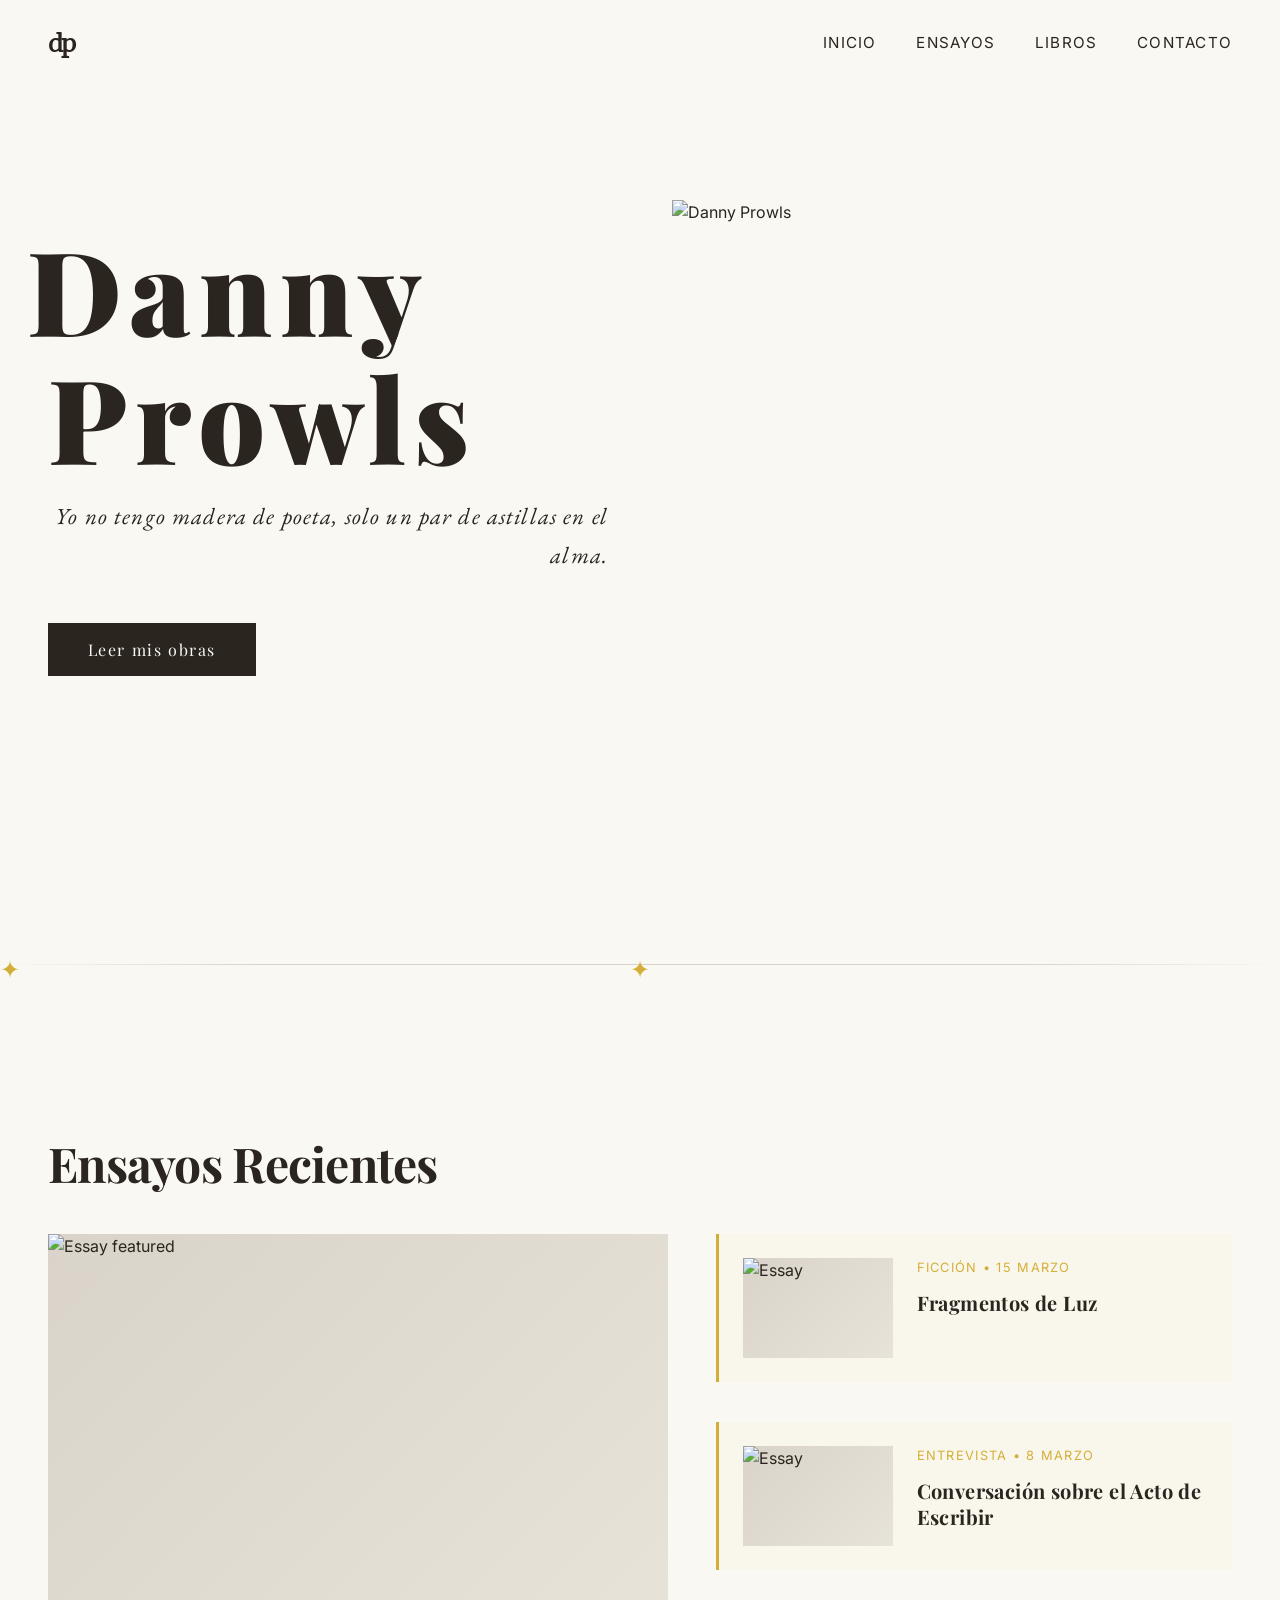
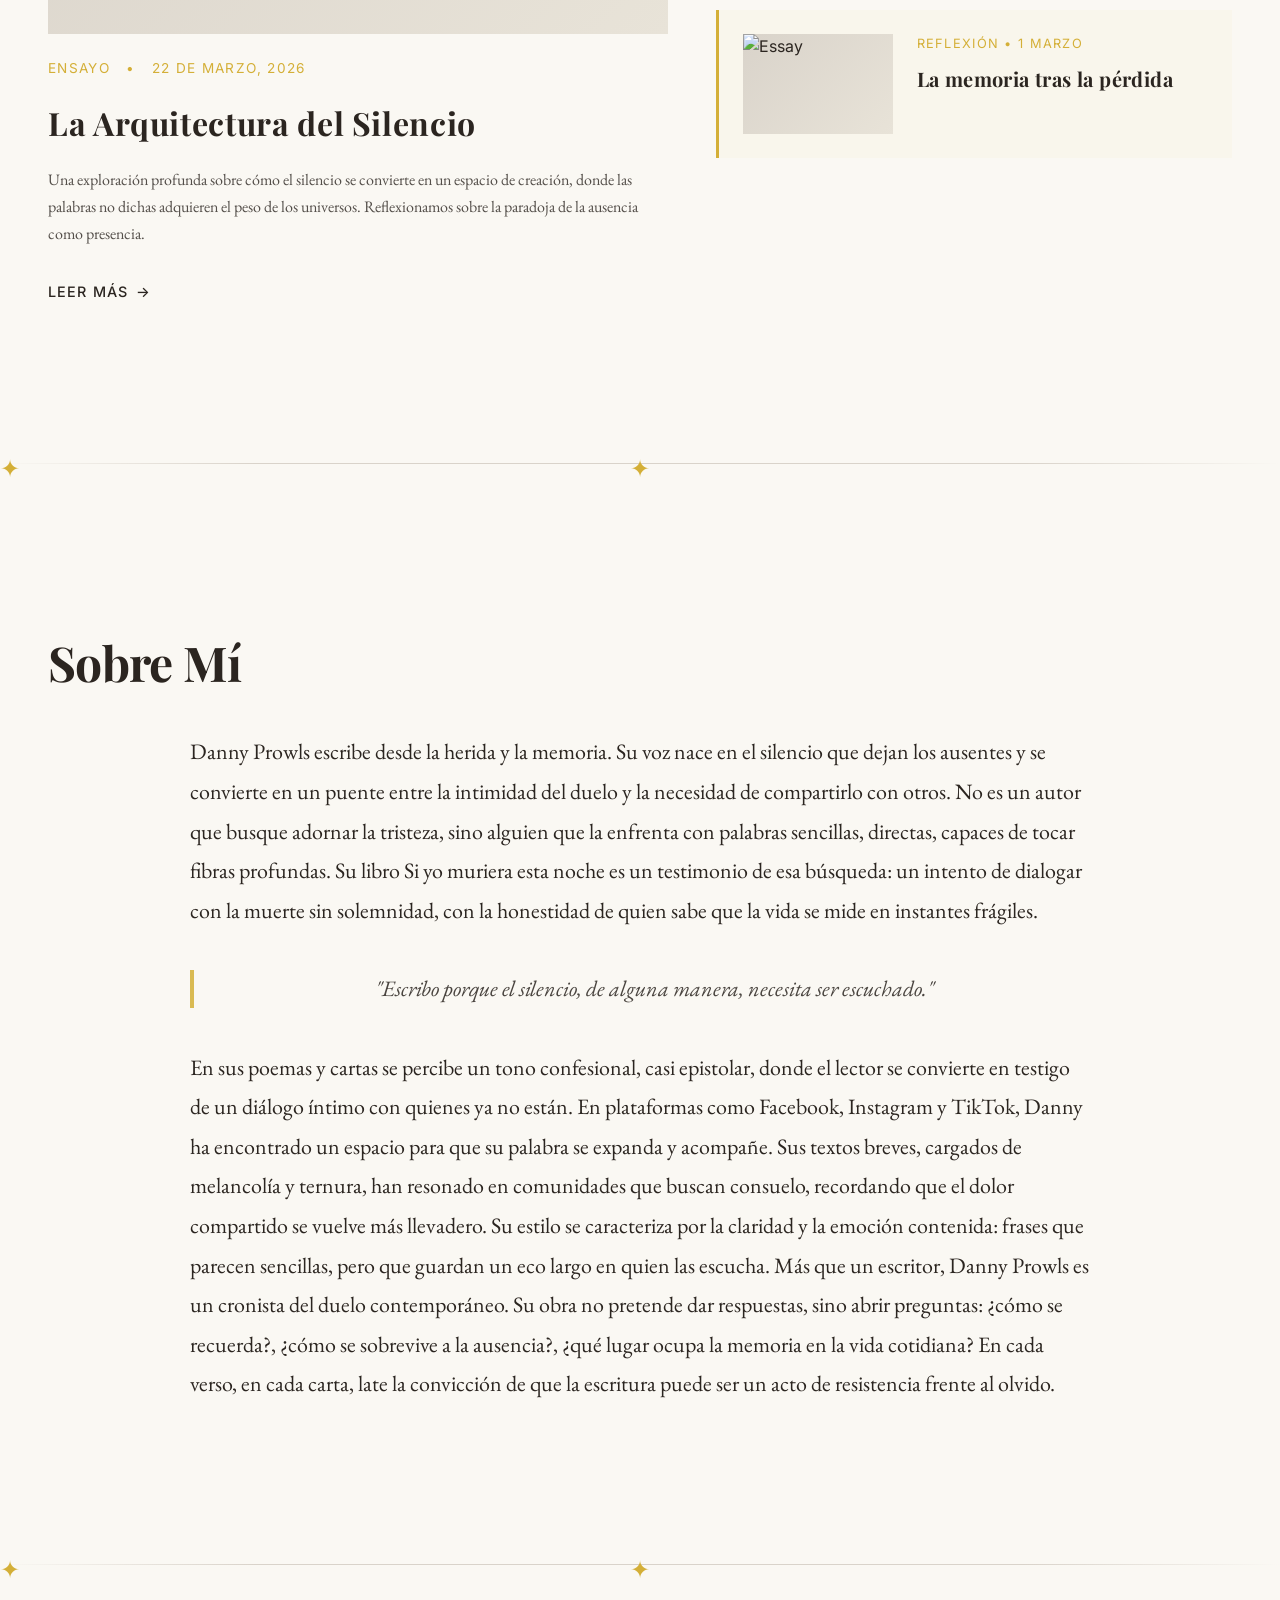
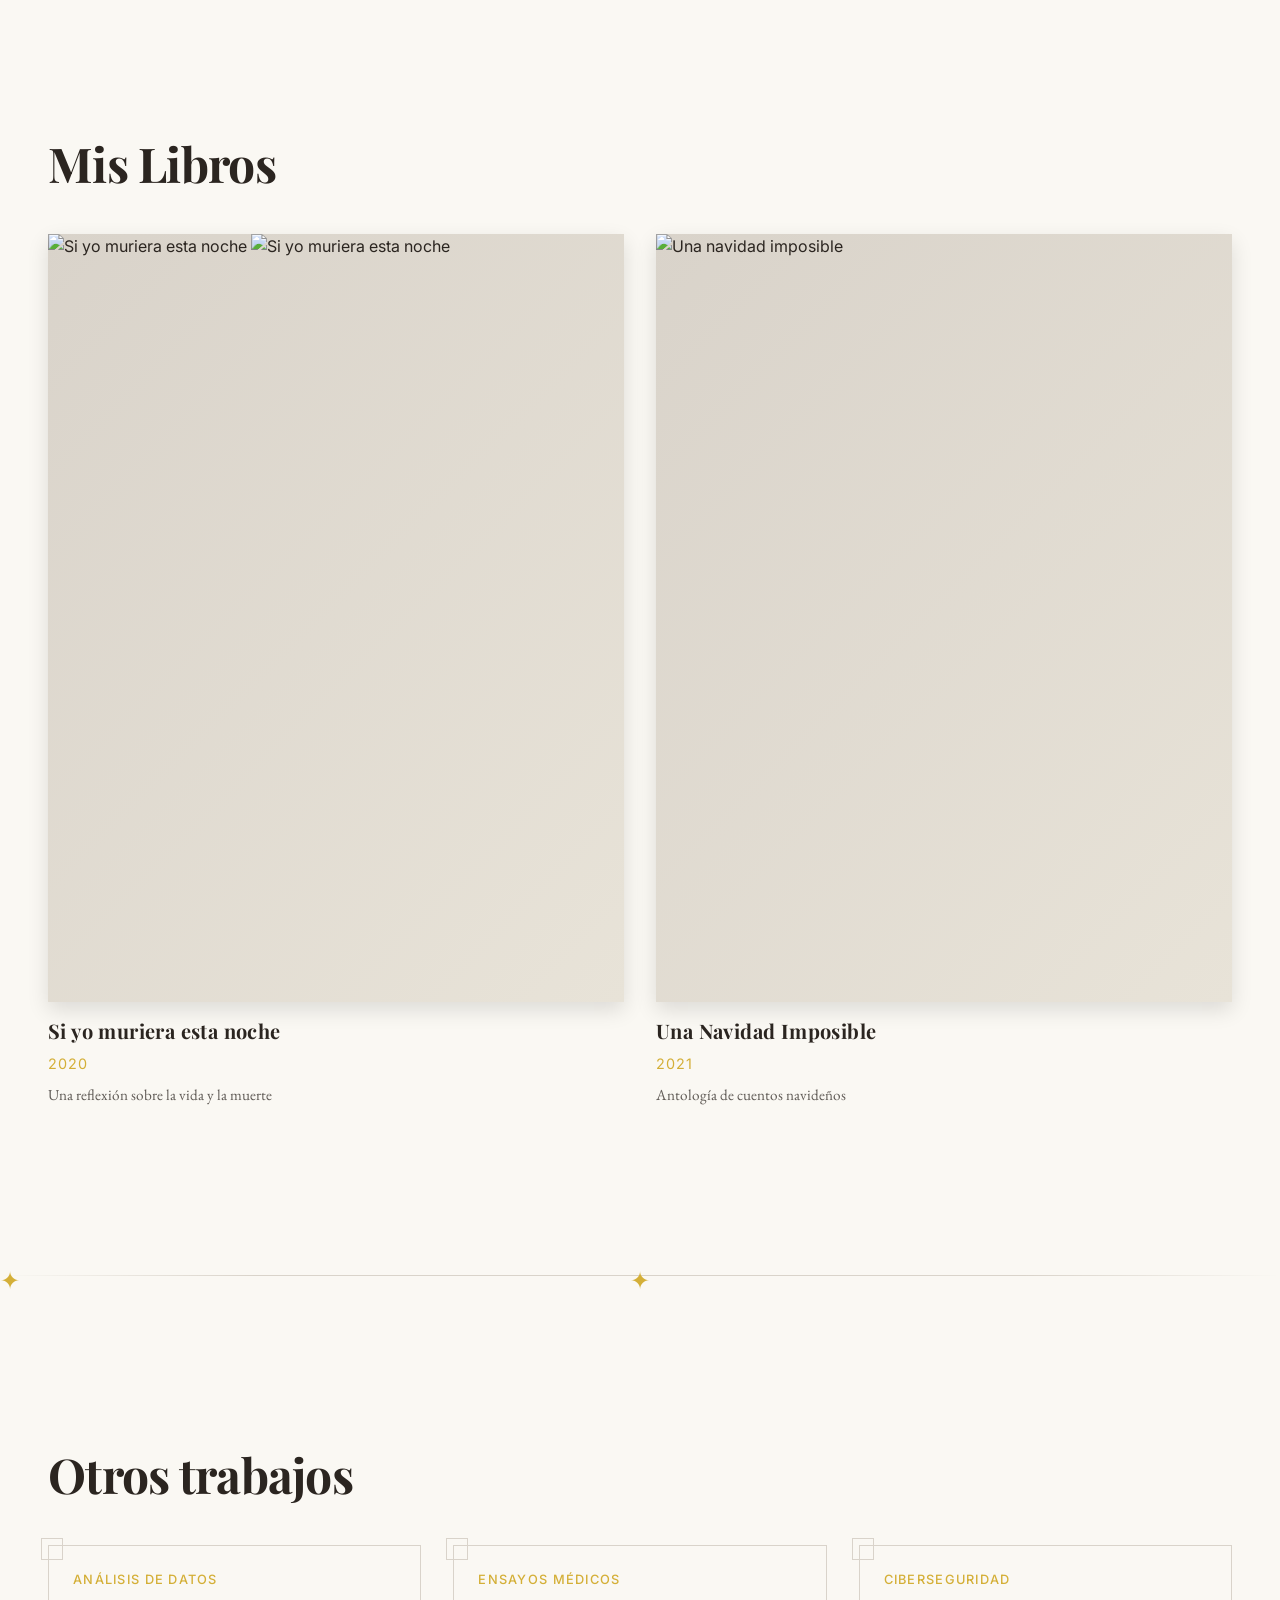
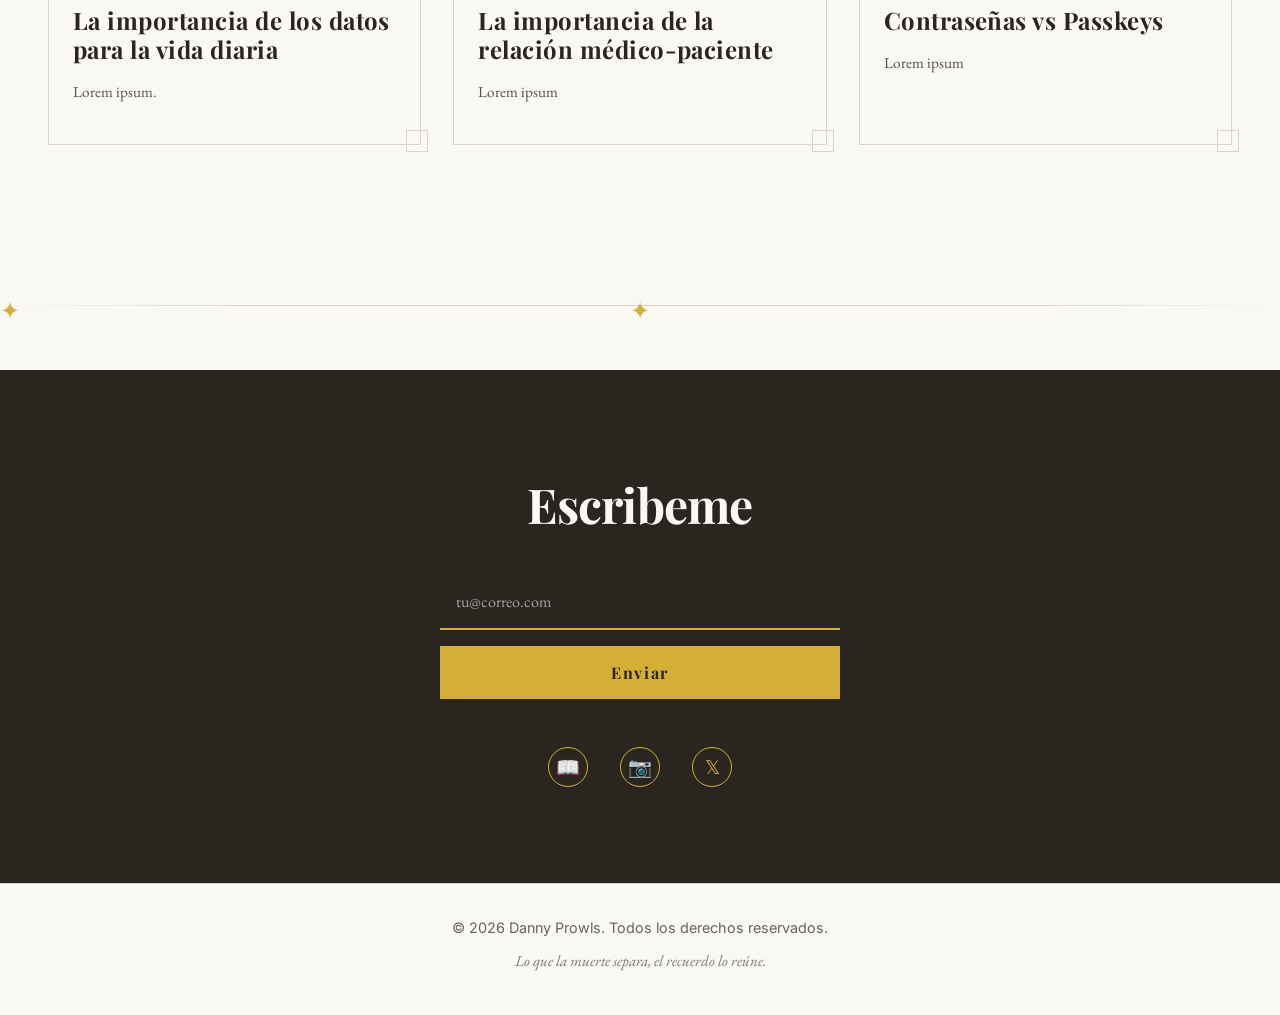
==== commit 5cf0274c: "Actualizar index.html" ====
--- a/index.html
+++ b/index.html
@@ -41,7 +41,7 @@
                     <a href="" target="_top"><button class="hero-cta">Leer mis obras</button></a> 
                 </div>                 
                 <div class="hero-image"> 
-                    <img src="pic.JPG" alt="Danny Prowls"> 
+                    <img src="/img/puc.JPG" alt="Danny Prowls"> 
                 </div>                 
             </div>             
         </section>         
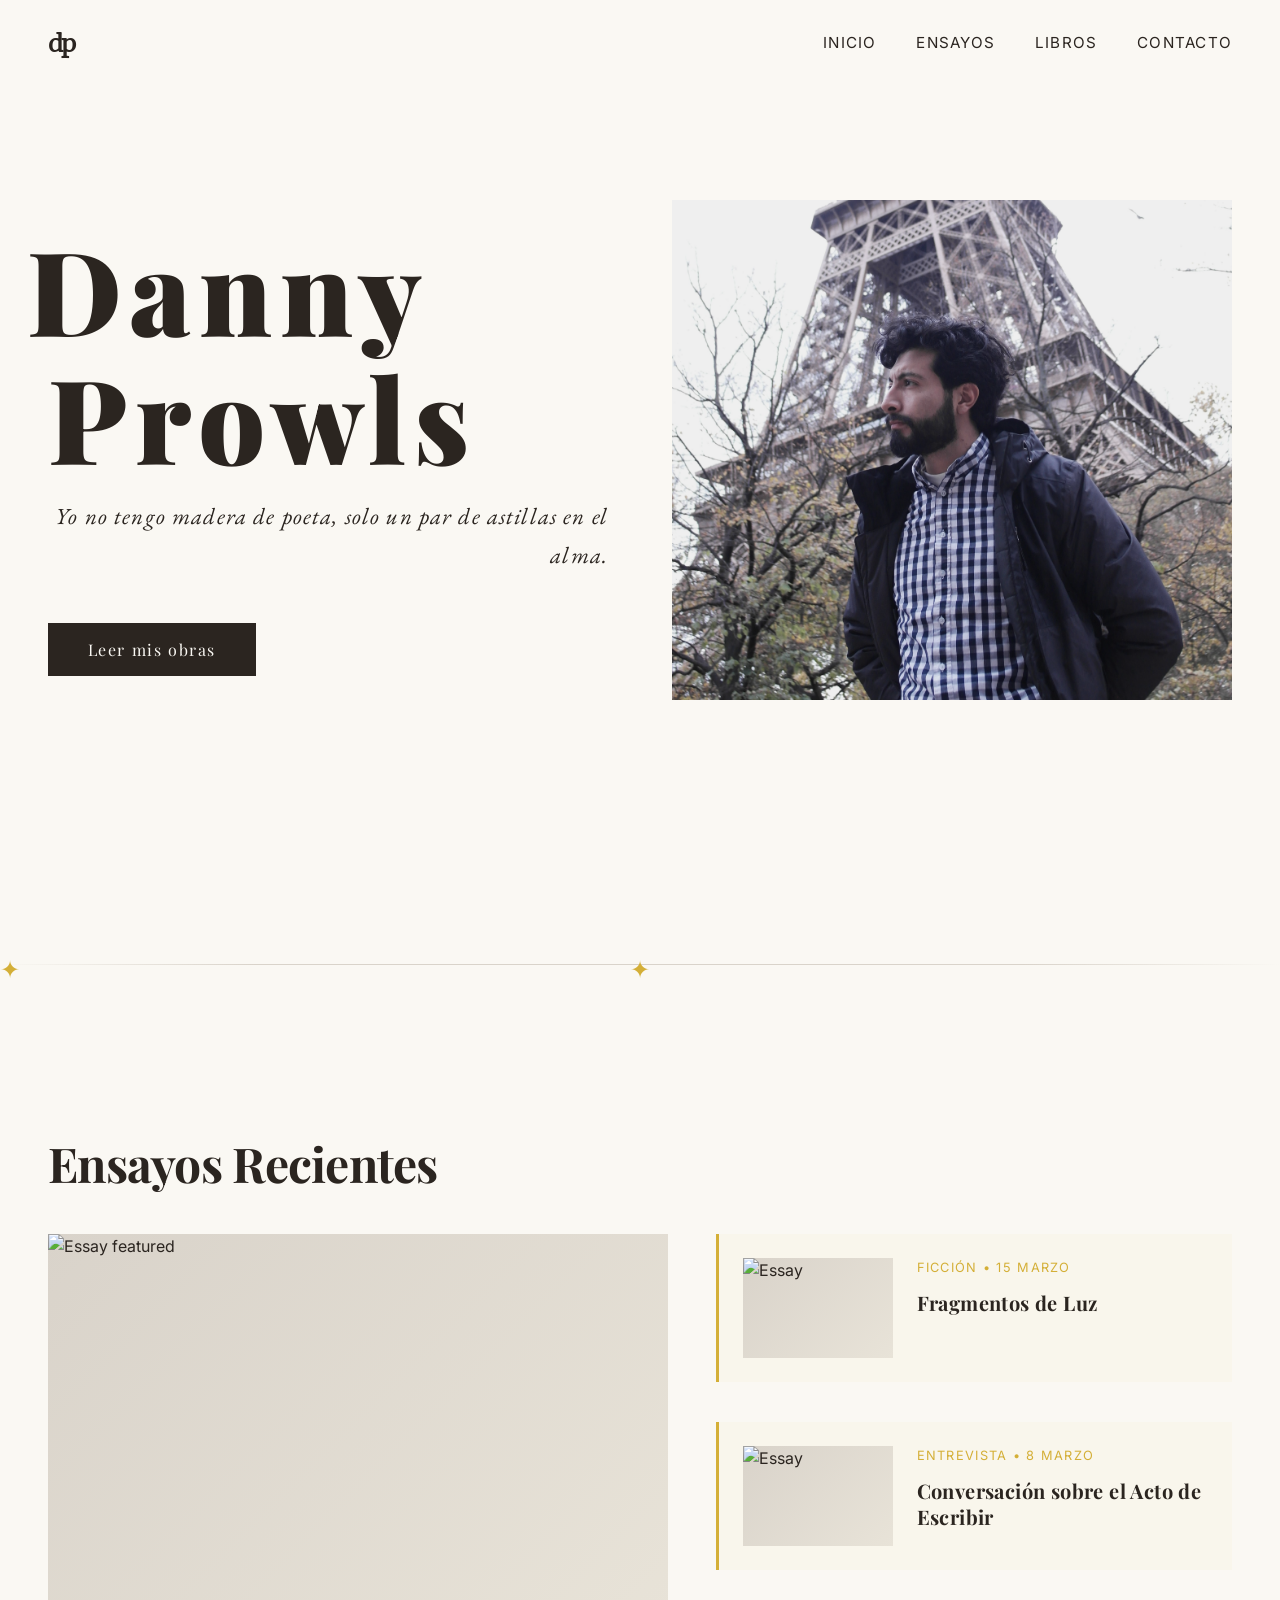
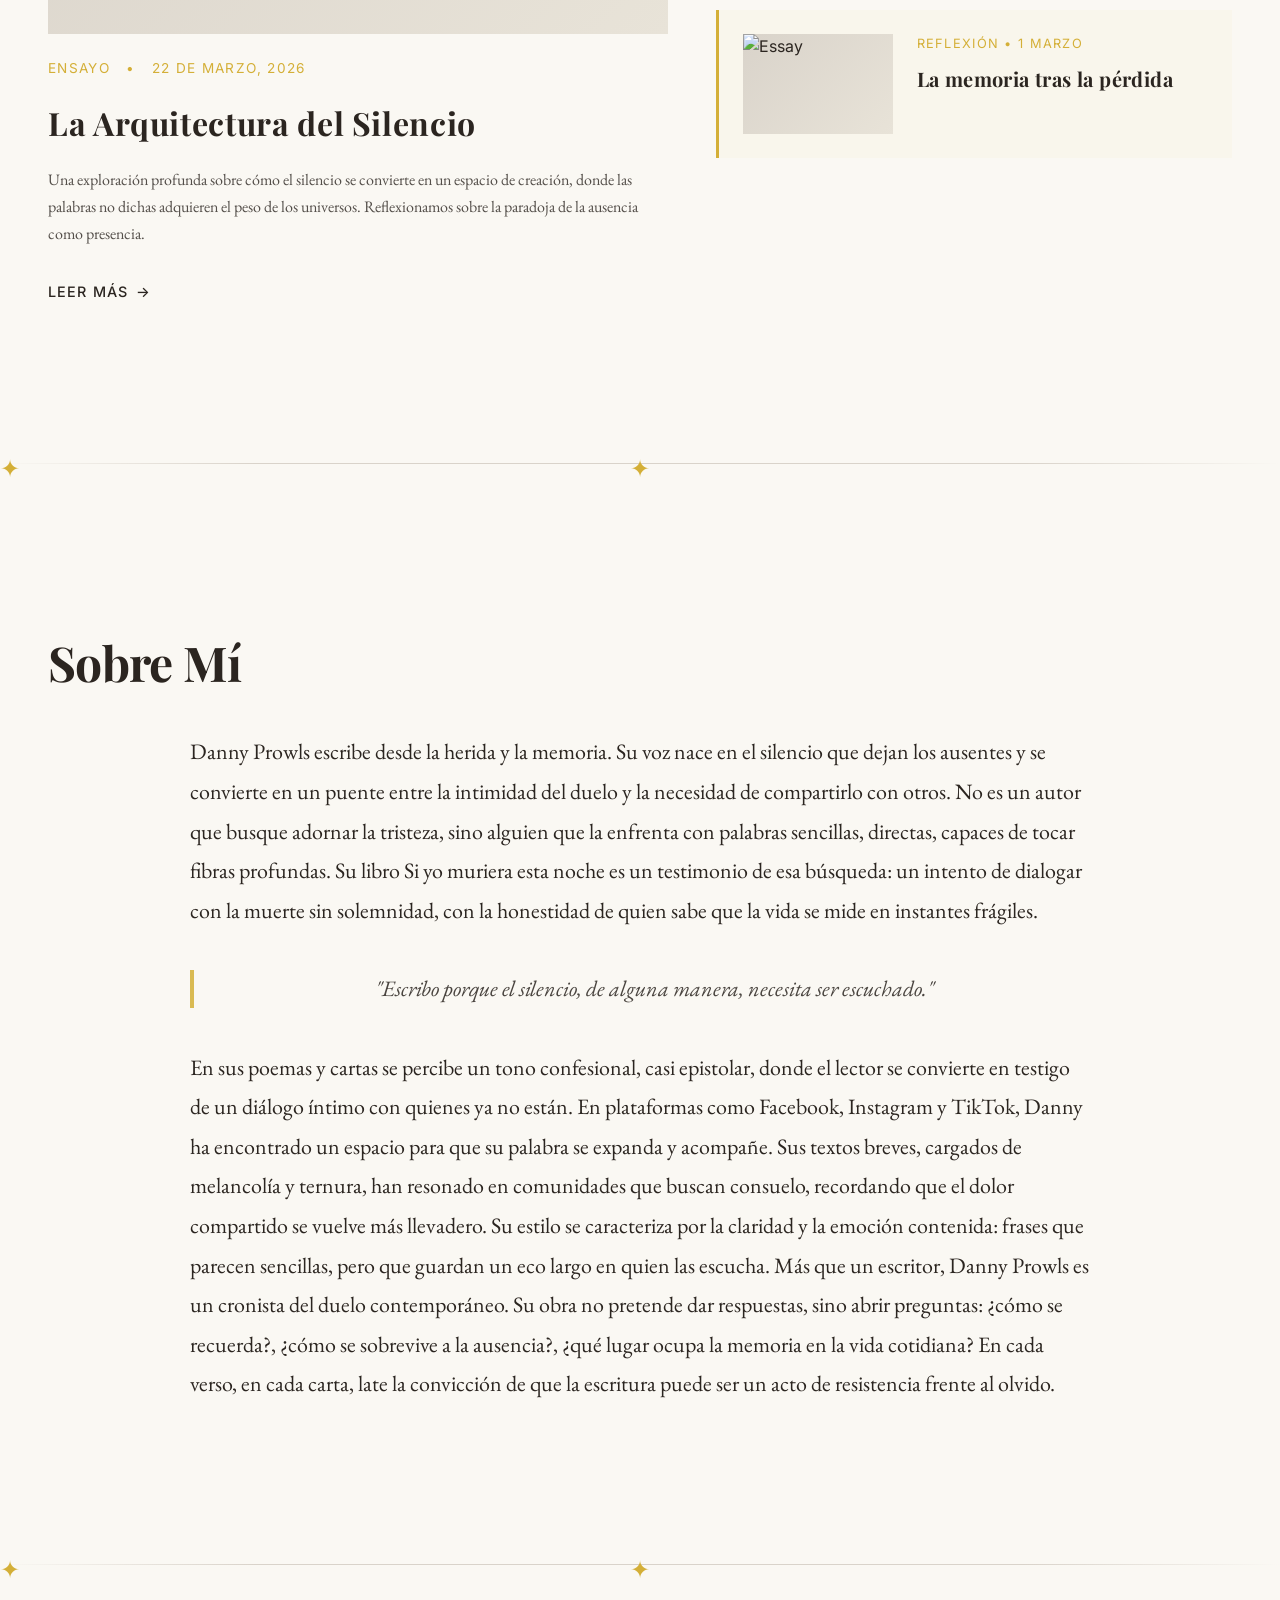
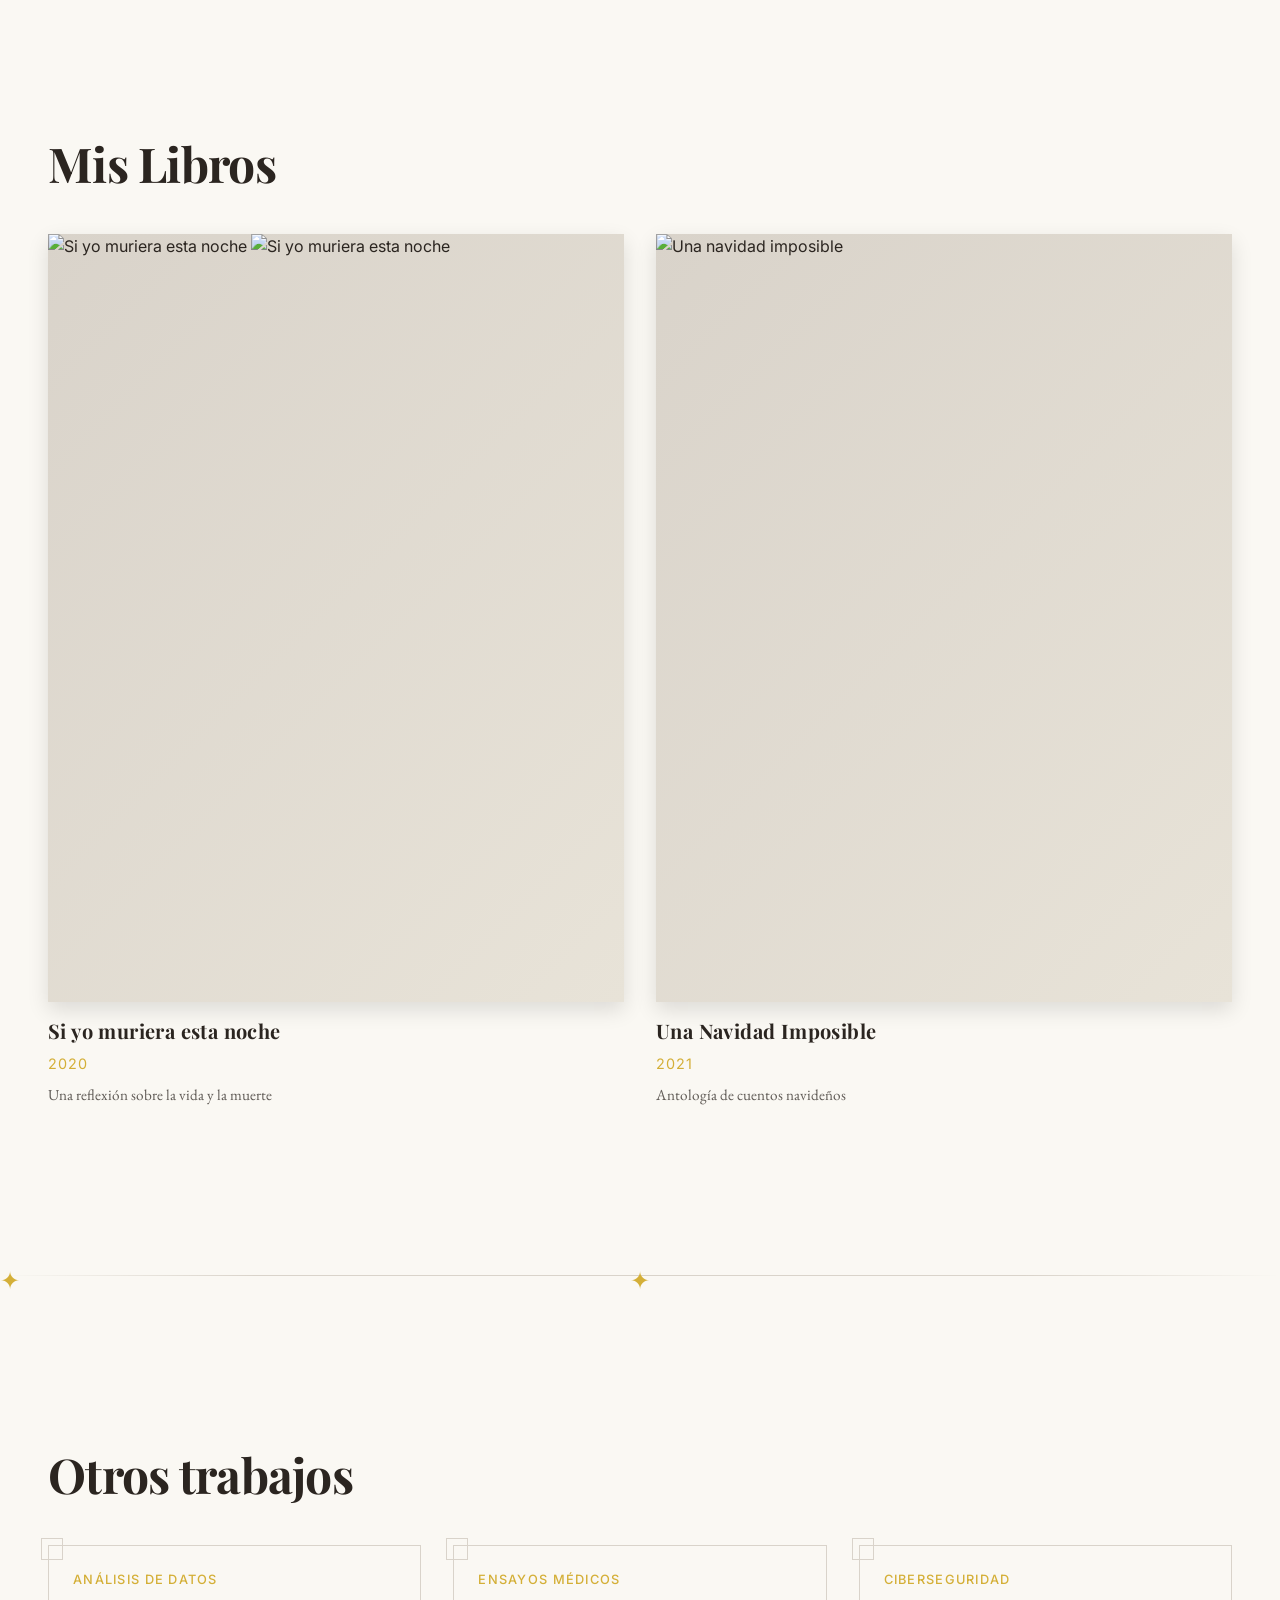
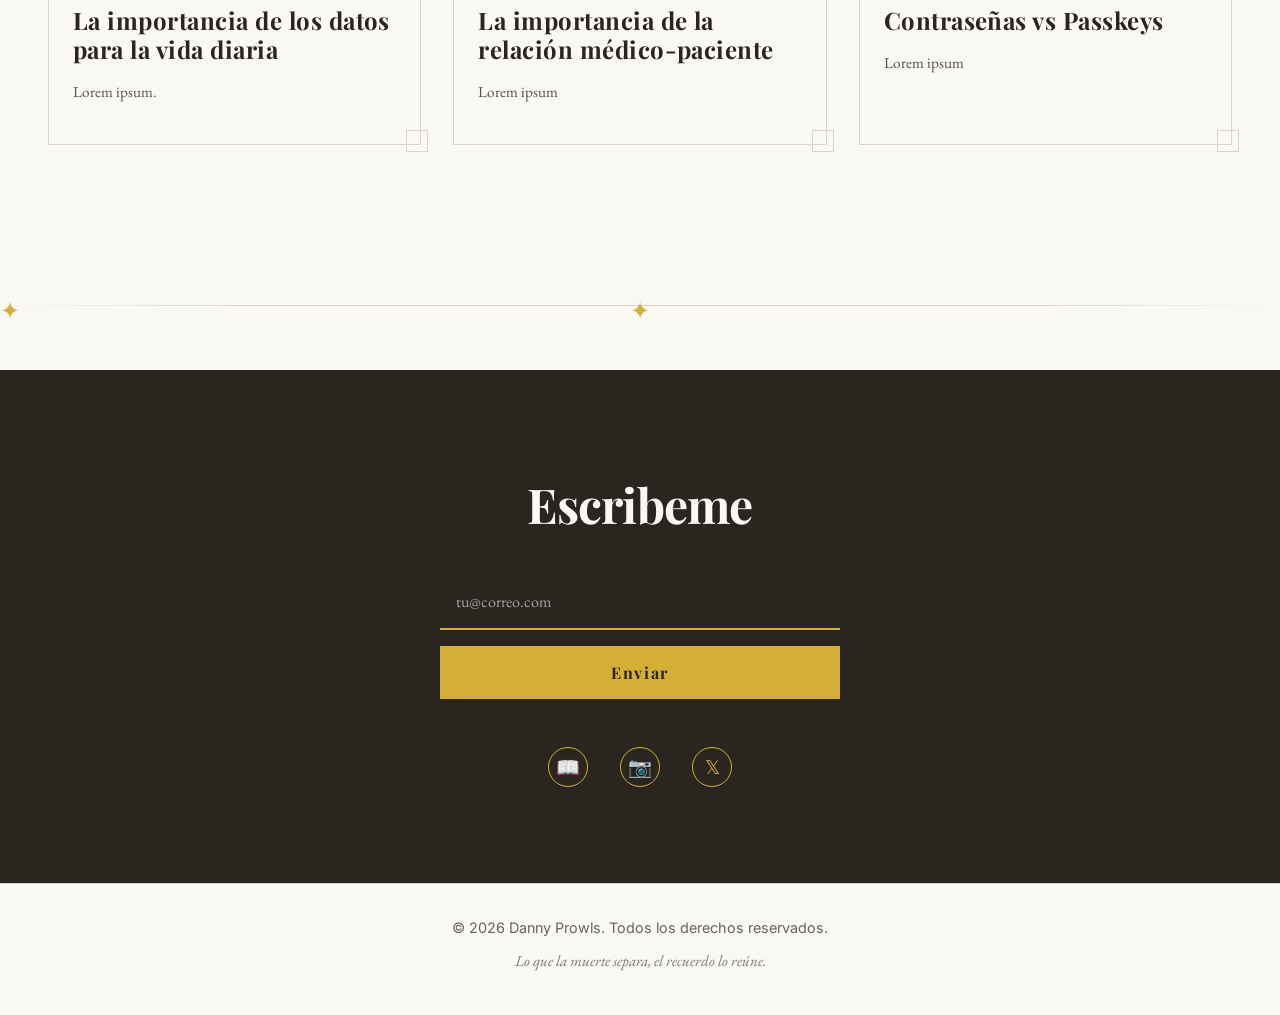
==== commit 88b56aed: "Update image source in index.html" ====
--- a/index.html
+++ b/index.html
@@ -41,7 +41,7 @@
                     <a href="" target="_top"><button class="hero-cta">Leer mis obras</button></a> 
                 </div>                 
                 <div class="hero-image"> 
-                    <img src="/img/puc.JPG" alt="Danny Prowls"> 
+                    <img src="/img/pic.JPG" alt="Danny Prowls"> 
                 </div>                 
             </div>             
         </section>         
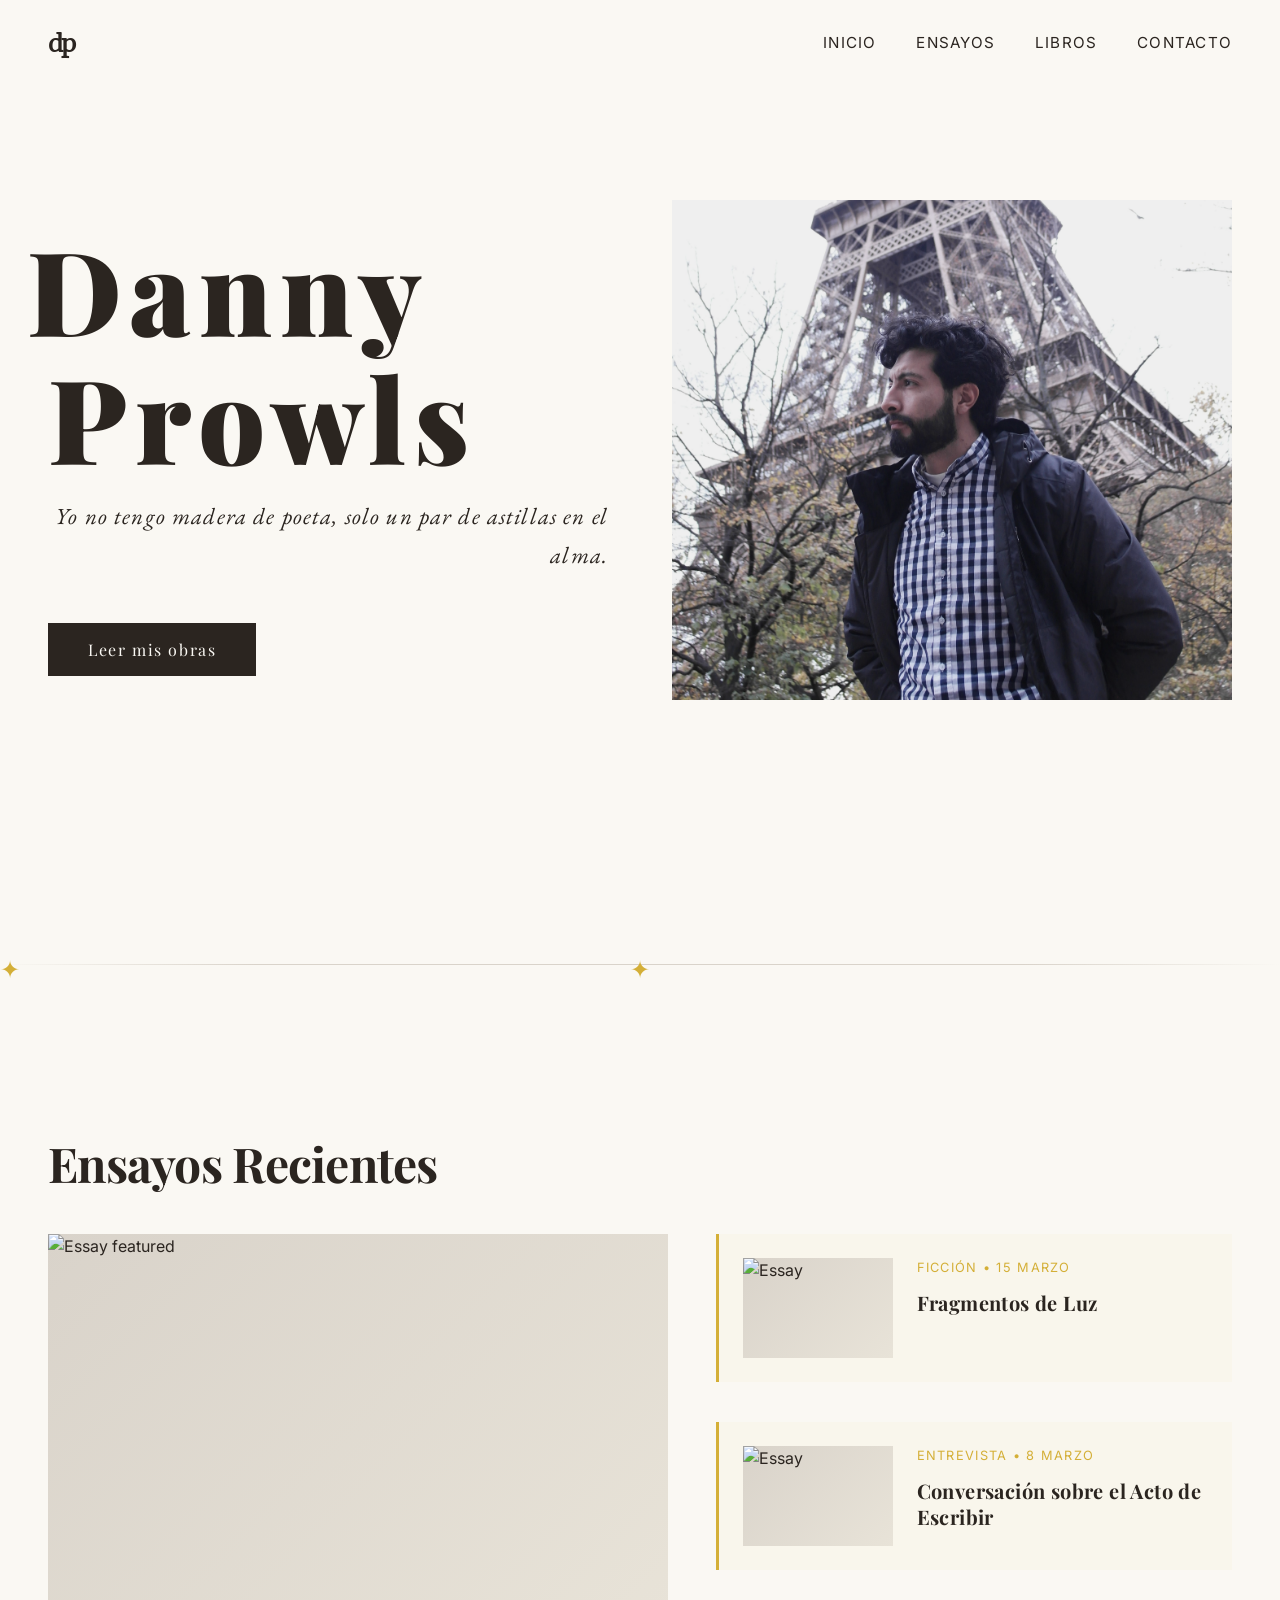
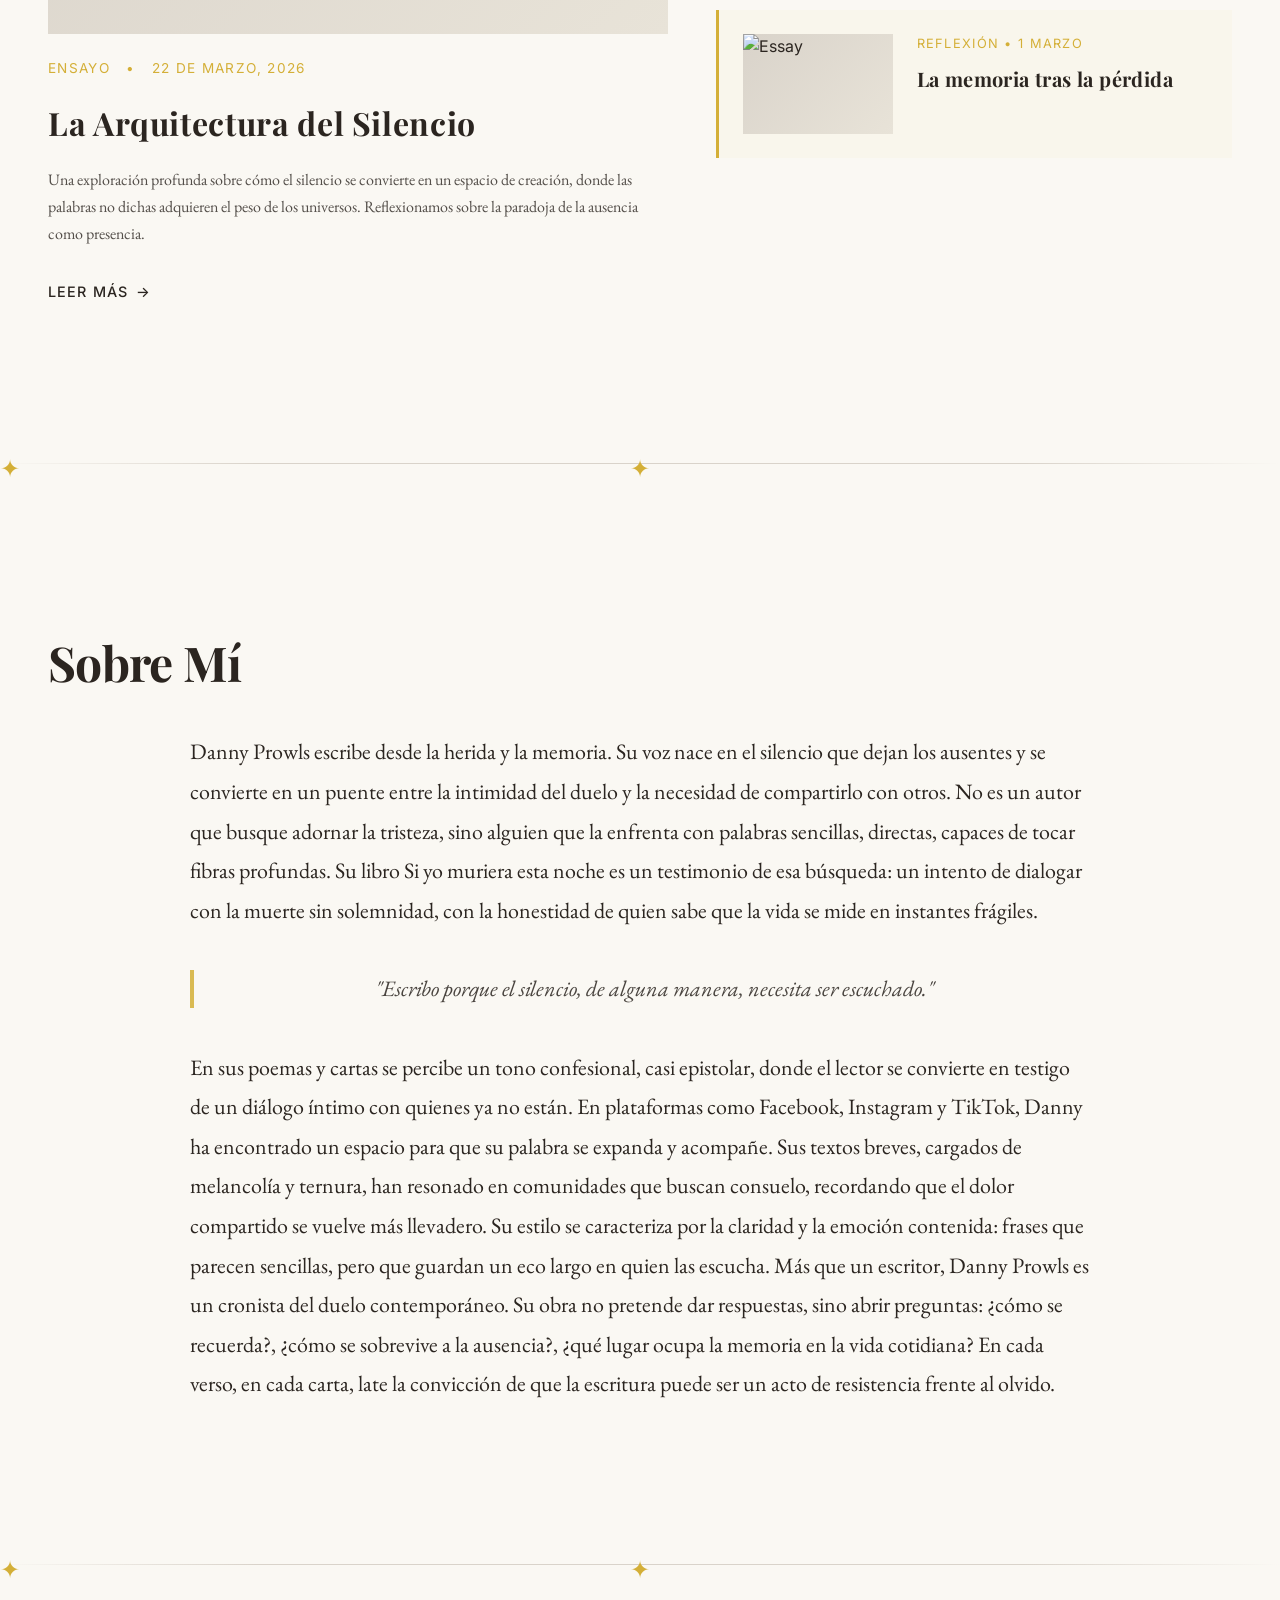
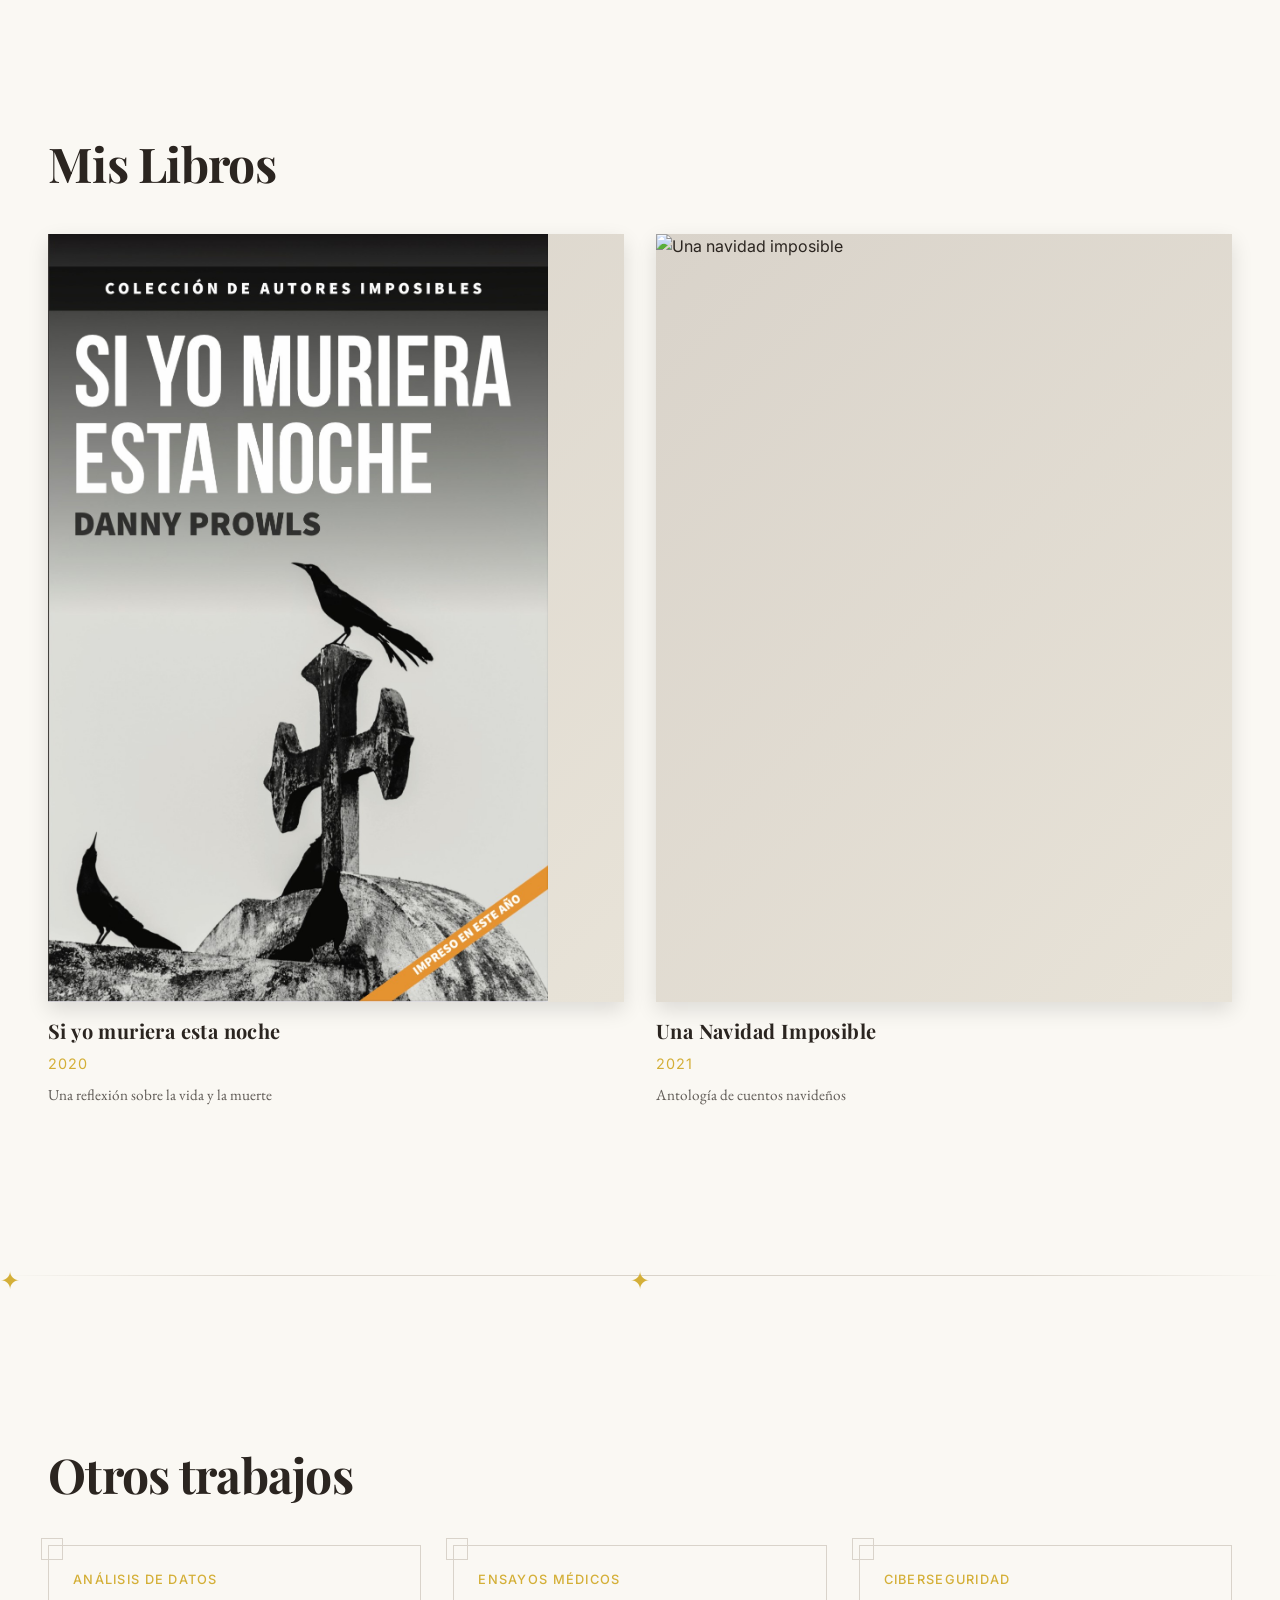
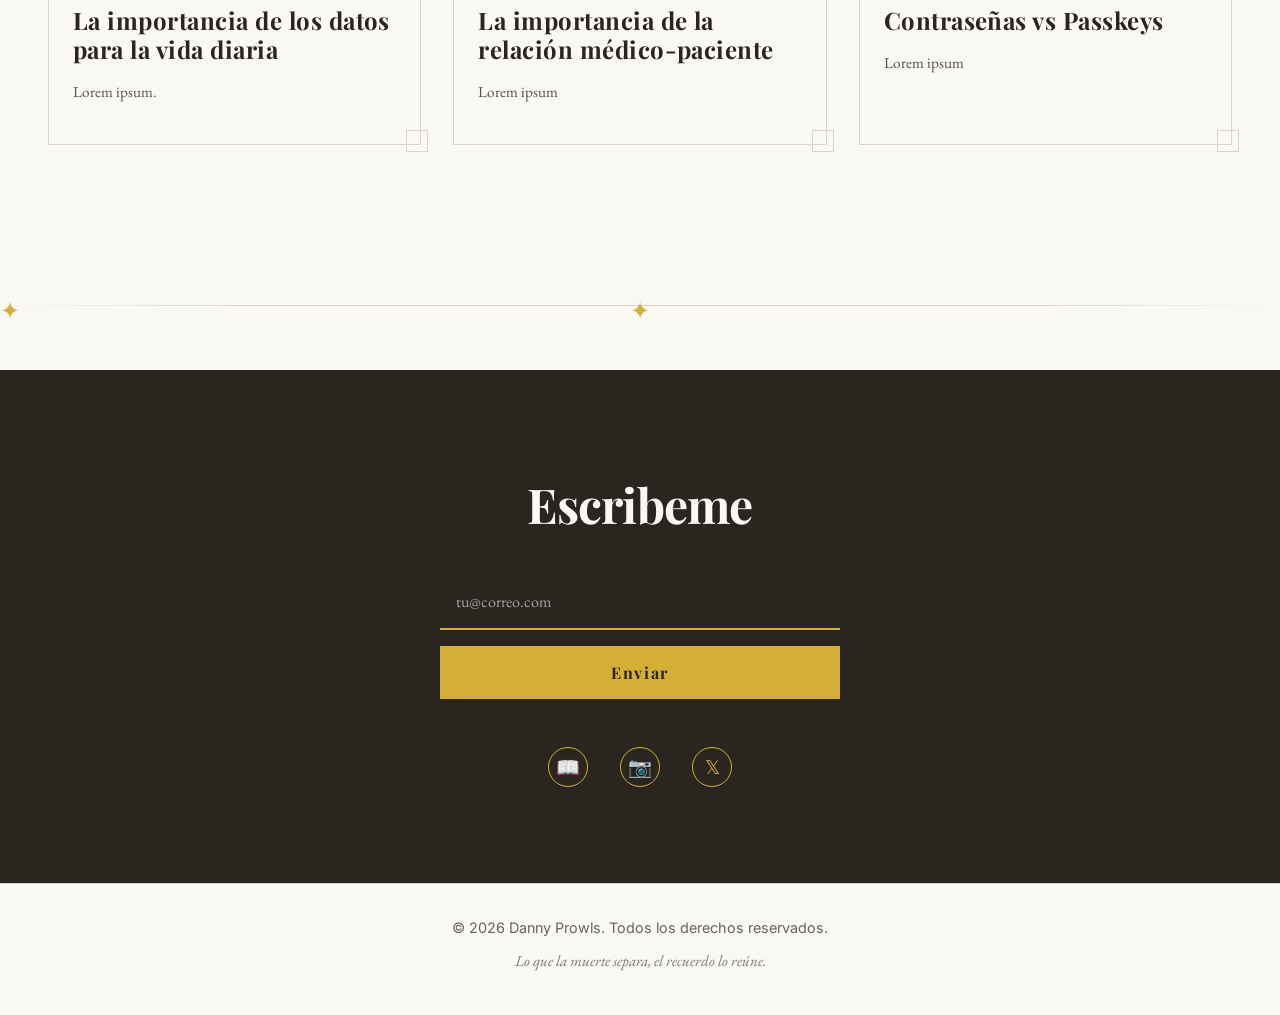
==== commit 836c0be3: "Update image source path for book cover" ====
--- a/index.html
+++ b/index.html
@@ -122,7 +122,7 @@
             <div class="books-grid"> 
                 <div class="book-card"> 
                     <div class="book-cover"> 
-                        <img src="Cubierta.jpg" alt="Si yo muriera esta noche" style="text-align: left;">
+                        <img src="/img/Cubierta.jpg" alt="Si yo muriera esta noche" style="text-align: left;">
                         <img src="https://images.unsplash.com/photo-1495446815901-0d88bcab0ec2?w=300&h=400&fit=crop" alt="Si yo muriera esta noche"> 
                     </div>                     
                     <div class="book-info"> 
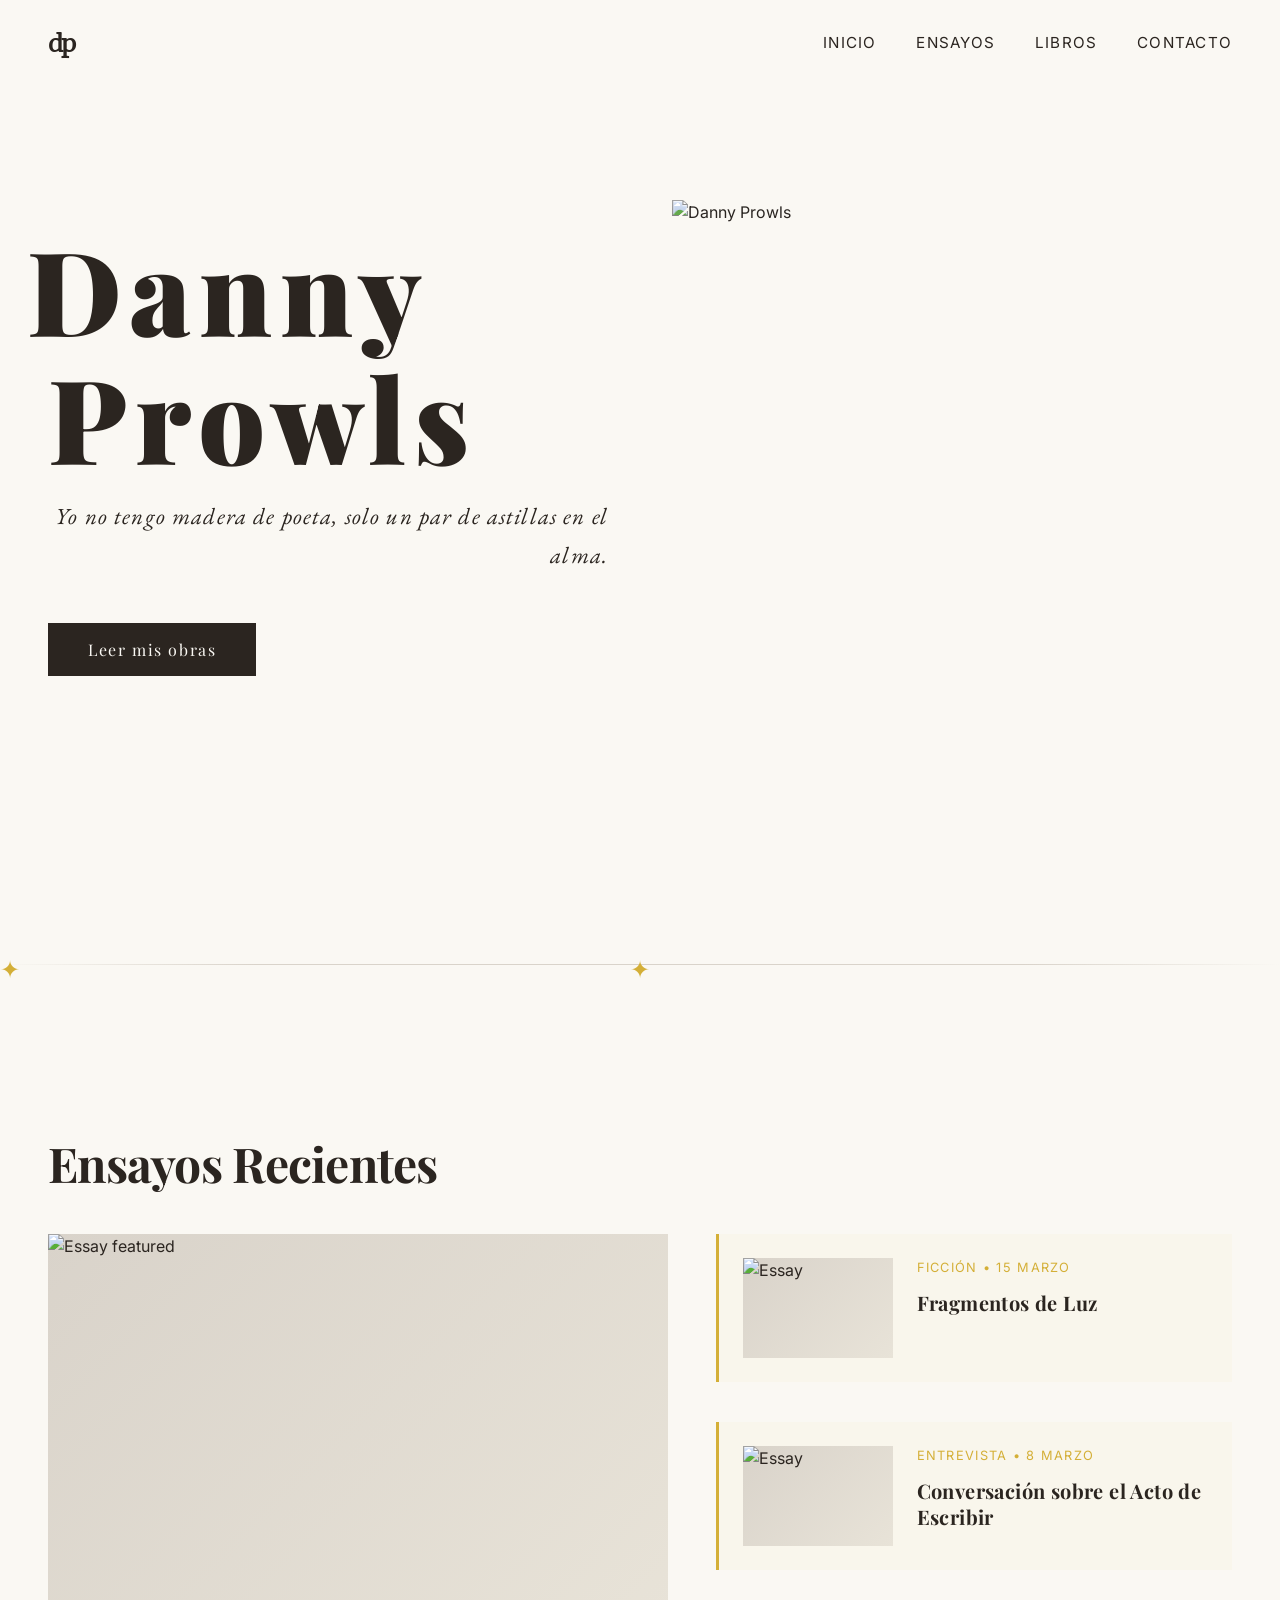
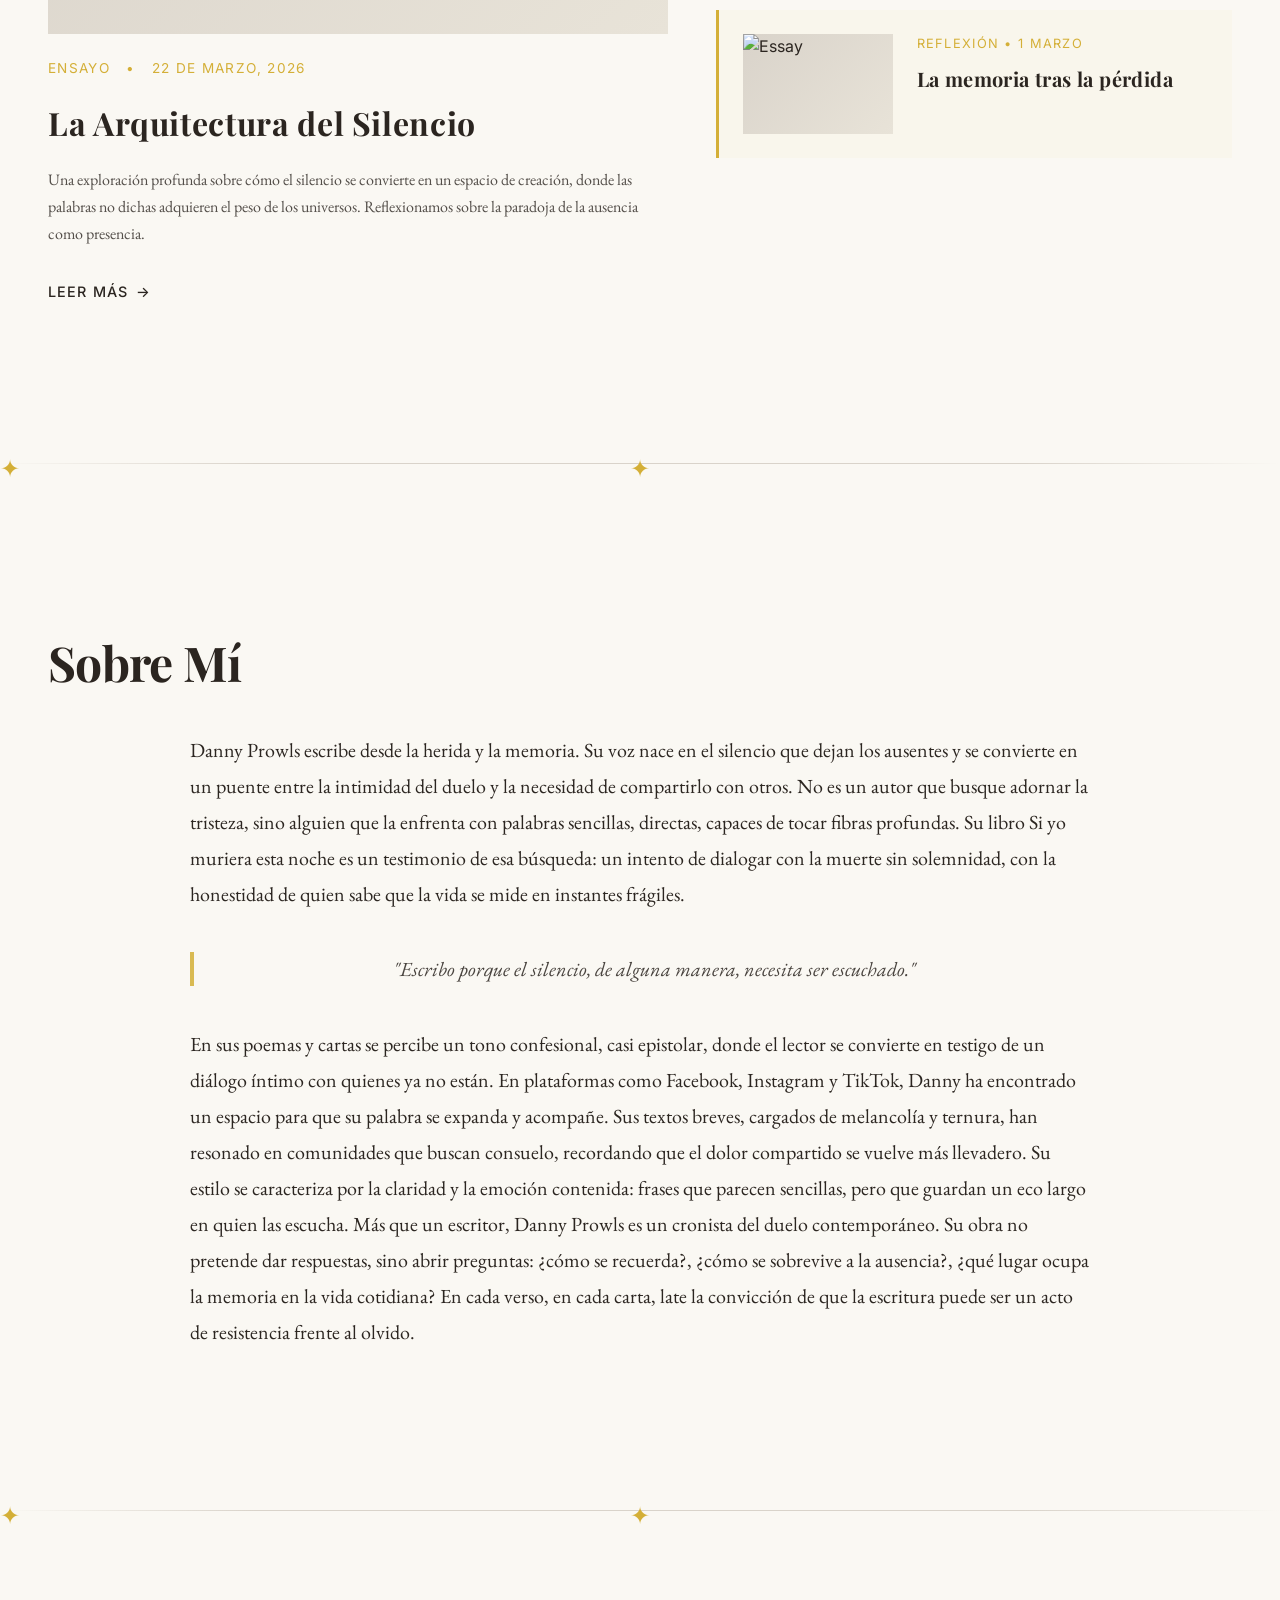
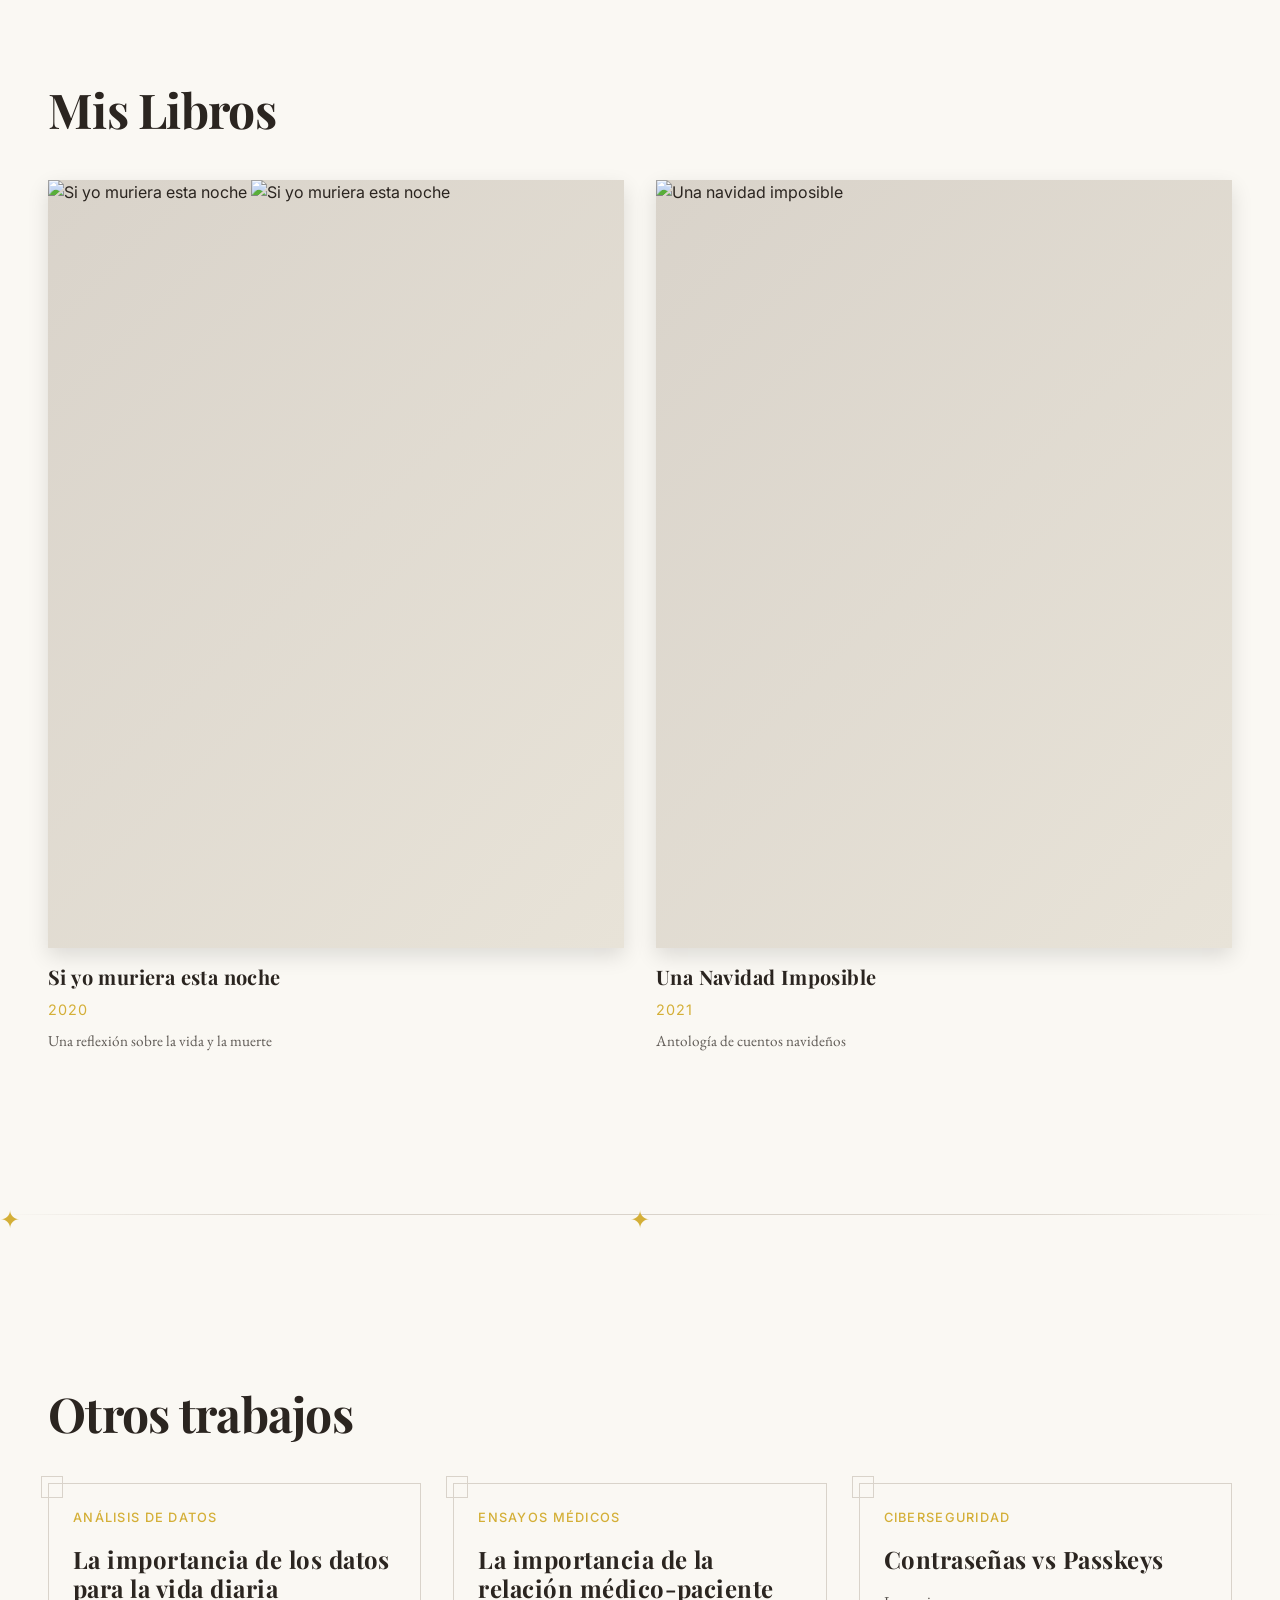
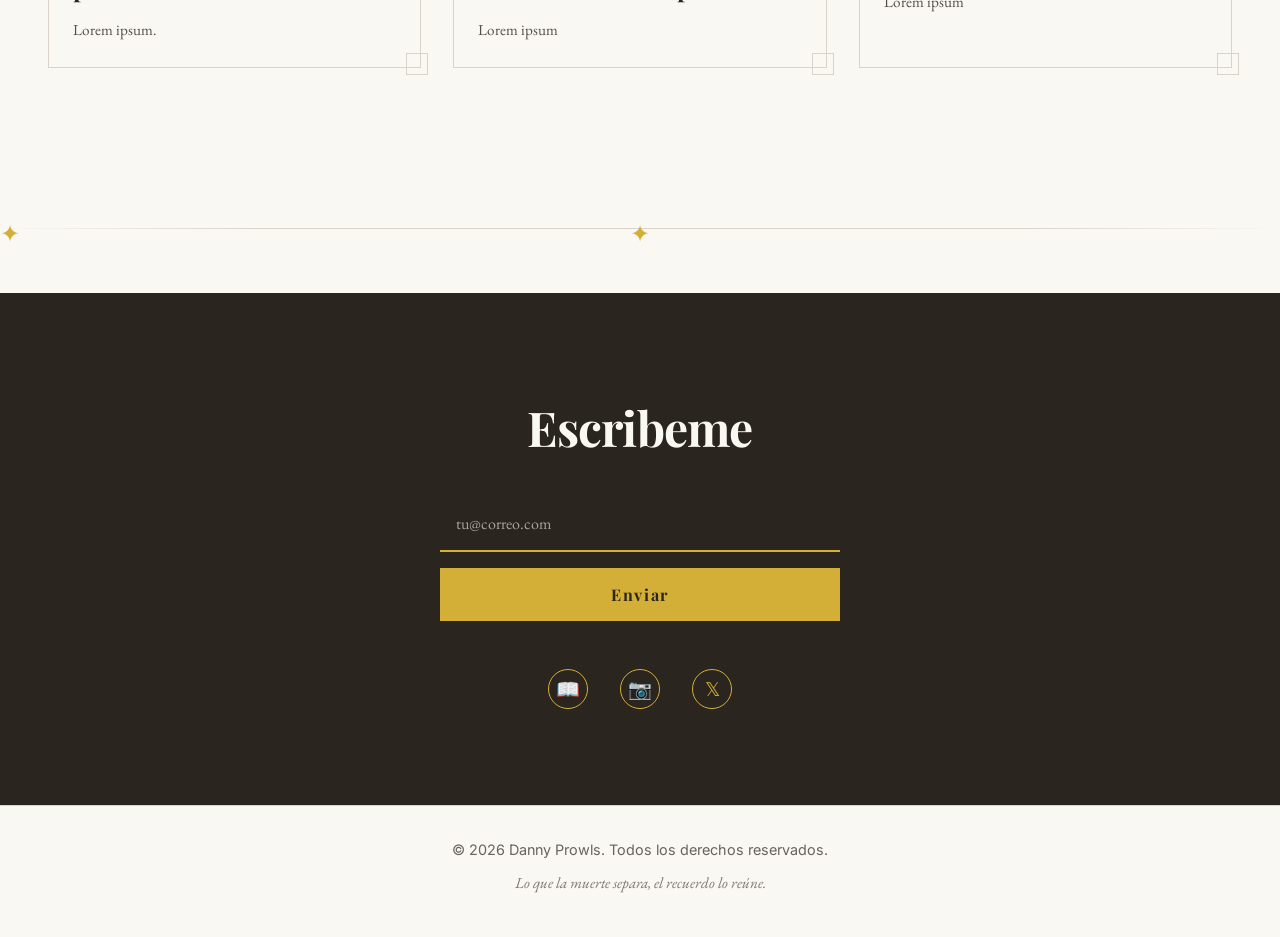
==== commit 6be26e19: "Actualizar index.html v2.2" ====
--- a/index.html
+++ b/index.html
@@ -1,232 +1,1166 @@
-<!DOCTYPE html> 
-<html lang="es"> 
-    <head> 
-        <meta charset="UTF-8"> 
-        <meta name="viewport" content="width=device-width, initial-scale=1.0"> 
-        <title>Danny Prowls</title>         
-        <link href="https://fonts.googleapis.com/css2?family=Playfair+Display:wght@700;900&family=EB+Garamond:ital@0;1&family=Inter:wght@300;400;500&display=swap" rel="stylesheet"> 
-        <style>/* ========== RESET & VARIABLES ========== */* { margin: 0; padding: 0; box-sizing: border-box; } :root { --color-bg: #faf8f3; --color-text: #2b2520; --color-accent: #d4af37; --color-border: #d9d3ca; --color-dark: #1a1815; --serif-display: 'Playfair Display', serif; --serif-body: 'EB Garamond', serif; --sans-body: 'Inter', sans-serif; --transition: all 0.4s cubic-bezier(0.25, 0.46, 0.45, 0.94); } html { scroll-behavior: smooth; } body { background-color: var(--color-bg); color: var(--color-text); font-family: var(--sans-body); font-size: 16px; line-height: 1.6; overflow-x: hidden; } /* ========== TYPOGRAPHY ========== */h1 { font-family: var(--serif-display); font-size: 4.5rem; font-weight: 900; letter-spacing: -0.02em; line-height: 1.1; } h2 { font-family: var(--serif-display); font-size: 3rem; font-weight: 700; letter-spacing: -0.015em; margin-bottom: 2rem; } h3 { font-family: var(--serif-body); font-size: 1.5rem; font-weight: 600; letter-spacing: 0.02em; } p { font-family: var(--sans-body); font-size: 1rem; line-height: 1.7; color: var(--color-text); } .tagline { font-family: var(--serif-body); font-style: italic; font-size: 1.25rem; letter-spacing: 0.05em; color: var(--color-text); font-weight: 400; } /* ========== NAVIGATION ========== */nav { position: fixed; top: 0; width: 100%; z-index: 1000; display: flex; justify-content: space-between; align-items: center; padding: 1.5rem 3rem; background-color: transparent; transition: var(--transition); } nav.scrolled { background-color: rgba(42, 37, 32, 0.95); backdrop-filter: blur(10px); box-shadow: 0 2px 8px rgba(0, 0, 0, 0.1); } .logo { font-family: var(--serif-display); font-size: 1.5rem; font-weight: 900; letter-spacing: 0.1em; color: var(--color-text); } nav.scrolled .logo { color: var(--color-bg); } nav ul { display: flex; gap: 2.5rem; list-style: none; } nav a { font-family: var(--sans-body); font-size: 0.95rem; font-weight: 400; letter-spacing: 0.08em; text-decoration: none; color: var(--color-text); text-transform: uppercase; position: relative; transition: var(--transition); } nav.scrolled a { color: var(--color-bg); } nav a::after { content: ''; position: absolute; bottom: -4px; left: 0; width: 0; height: 2px; background-color: var(--color-accent); transition: var(--transition); } nav a:hover::after { width: 100%; } /* ========== SECTIONS ========== */section { padding: 6rem 3rem; position: relative; } .divider { height: 1px; background: linear-gradient(to right, transparent, var(--color-border) 20%, var(--color-border) 80%, transparent); margin: 4rem 0; position: relative; } .divider::before, 
-        .divider::after { content: '✦'; position: absolute; top: -13px; color: var(--color-accent); font-size: 1.5rem; } .divider::before { left: 50%; transform: translateX(-50%); } /* ========== HERO SECTION ========== */#hero { height: 100vh; display: flex; align-items: center; justify-content: center; position: relative; overflow: hidden; padding: 0; } .hero-container { display: grid; grid-template-columns: 1fr 1fr; align-items: center; gap: 4rem; width: 100%; padding: 3rem; max-width: 1400px; margin: 0 auto; } .hero-text h1 { margin-bottom: 1rem; animation: fadeInUp 1s ease-out; font-size: 117px; letter-spacing: 8px; text-indent: -21px; } .hero-text .tagline { margin-bottom: 3rem; animation: fadeInUp 1s ease-out 0.2s both; } .hero-cta { display: inline-block; padding: 1rem 2.5rem; font-family: var(--serif-display); font-size: 1rem; letter-spacing: 0.1em; background-color: var(--color-text); color: var(--color-bg); border: none; cursor: pointer; transition: var(--transition); position: relative; overflow: hidden; animation: fadeInUp 1s ease-out 0.4s both; } .hero-cta::before { content: ''; position: absolute; top: 0; left: -100%; width: 100%; height: 100%; background-color: var(--color-accent); z-index: -1; transition: var(--transition); } .hero-cta:hover::before { left: 0; } .hero-cta:hover { color: var(--color-text); } .hero-image { position: relative; height: 500px; animation: fadeInRight 1s ease-out 0.3s both; } .hero-image img { width: 100%; height: 100%; object-fit: cover; filter: grayscale(20%); } @keyframes fadeInUp { from {  opacity: 0;  transform: translateY(30px); }  to {  opacity: 1;  transform: translateY(0); } } @keyframes fadeInRight { from {  opacity: 0;  transform: translateX(40px); }  to {  opacity: 1;  transform: translateX(0); } } /* ========== ESSAYS SECTION ========== */#essays { background-color: var(--color-bg); } .essays-grid { display: grid; grid-template-columns: 1.2fr 1fr; gap: 3rem; align-items: start; max-width: 1200px; margin: 0 auto; } .essay-featured { display: flex; flex-direction: column; gap: 1.5rem; } .essay-featured-image { width: 100%; height: 400px; overflow: hidden; background: linear-gradient(135deg, #d9d3ca 0%, #e8e3d8 100%); } .essay-featured-image img { width: 100%; height: 100%; object-fit: cover; transition: var(--transition); } .essay-featured:hover .essay-featured-image img { transform: scale(1.03); } .essay-featured-meta { display: flex; align-items: center; gap: 1rem; font-family: var(--sans-body); font-size: 0.85rem; letter-spacing: 0.1em; text-transform: uppercase; color: var(--color-accent); } .essay-featured-title { font-family: var(--serif-display); font-size: 2rem; font-weight: 700; line-height: 1.2; color: var(--color-text); } .essay-featured-excerpt { font-family: var(--serif-body); font-size: 1rem; line-height: 1.7; color: var(--color-text); opacity: 0.8; } .essay-featured-readmore { font-family: var(--sans-body); font-size: 0.9rem; font-weight: 500; letter-spacing: 0.08em; text-transform: uppercase; color: var(--color-text); text-decoration: none; position: relative; display: inline-block; margin-top: 0.5rem; } .essay-featured-readmore::after { content: '→'; margin-left: 0.5rem; transition: var(--transition); } .essay-featured-readmore:hover::after { transform: translateX(4px); } /* Recent Essays Grid (1x3) */.essays-recent { display: grid; grid-template-columns: 1fr; gap: 2.5rem; } .essay-card { display: grid; grid-template-columns: 150px 1fr; gap: 1.5rem; align-items: start; padding: 1.5rem; background-color: rgba(212, 175, 55, 0.03); border-left: 3px solid var(--color-accent); transition: var(--transition); } .essay-card:hover { background-color: rgba(212, 175, 55, 0.08); transform: translateX(8px); } .essay-card-image { width: 150px; height: 100px; background: linear-gradient(135deg, #d9d3ca 0%, #e8e3d8 100%); overflow: hidden; } .essay-card-image img { width: 100%; height: 100%; object-fit: cover; } .essay-card-content { display: flex; flex-direction: column; gap: 0.75rem; } .essay-card-meta { font-family: var(--sans-body); font-size: 0.8rem; letter-spacing: 0.1em; text-transform: uppercase; color: var(--color-accent); } .essay-card-title { font-family: var(--serif-display); font-size: 1.25rem; font-weight: 700; line-height: 1.3; color: var(--color-text); } /* ========== ABOUT SECTION ========== */#about { background-color: var(--color-bg); } .about-container { max-width: 900px; margin: 0 auto; } .about-content { display: grid; grid-template-columns: 1fr 1fr; gap: 3rem; align-items: center; } .about-timeline { display: flex; flex-direction: column; gap: 2rem; position: relative; padding-left: 2rem; } .about-timeline::before { content: ''; position: absolute; left: 0; top: 0; bottom: 0; width: 2px; background-color: var(--color-accent); } .timeline-item { position: relative; padding-left: 1.5rem; } .timeline-item::before { content: ''; position: absolute; left: -10px; top: 4px; width: 12px; height: 12px; background-color: var(--color-accent); border-radius: 50%; border: 2px solid var(--color-bg); } .timeline-year { font-family: var(--serif-display); font-size: 1.25rem; font-weight: 700; color: var(--color-text); margin-bottom: 0.25rem; } .timeline-event { font-family: var(--serif-body); font-size: 0.95rem; line-height: 1.5; color: var(--color-text); opacity: 0.8; } .about-bio { display: flex; flex-direction: column; gap: 1.5rem; } .about-bio p { font-family: var(--serif-body); font-size: 1.05rem; line-height: 1.8; color: var(--color-text); } .blockquote { font-family: var(--serif-body); font-style: italic; font-size: 1.15rem; line-height: 1.7; color: var(--color-text); padding-left: 1.5rem; border-left: 4px solid var(--color-accent); margin: 1rem 0; opacity: 0.85; } /* ========== BOOKS SECTION ========== */#books { background-color: #faf8f3; } .books-grid { display: grid; grid-template-columns: repeat(auto-fit, minmax(250px, 1fr)); gap: 2rem; max-width: 1200px; margin: 0 auto; } .book-card { display: flex; flex-direction: column; gap: 1rem; cursor: pointer; transition: var(--transition); perspective: 1000px; } .book-cover { width: 100%; aspect-ratio: 3/4; background: linear-gradient(135deg, #d9d3ca 0%, #e8e3d8 100%); overflow: hidden; box-shadow: 0 8px 20px rgba(0, 0, 0, 0.12); transition: var(--transition); } .book-cover img { width: 100; height: 100%; object-fit: scale-down; } .book-card:hover .book-cover { transform: rotateY(-5deg) rotateX(2deg) translateZ(10px); box-shadow: 0 16px 32px rgba(0, 0, 0, 0.2); } .book-info { display: flex; flex-direction: column; gap: 0.5rem; } .book-title { font-family: var(--serif-display); font-size: 1.25rem; font-weight: 700; line-height: 1.3; color: var(--color-text); } .book-year { font-family: var(--sans-body); font-size: 0.9rem; font-weight: 400; letter-spacing: 0.08em; text-transform: uppercase; color: var(--color-accent); } .book-tagline { font-family: var(--serif-body); font-size: 0.95rem; line-height: 1.6; color: var(--color-text); opacity: 0.75; } /* ========== FEATURED EDITORIAL SECTION ========== */#editorial { background-color: var(--color-bg); } .editorial-grid { display: grid; grid-template-columns: repeat(3, 1fr); gap: 2rem; max-width: 1200px; margin: 0 auto; } .editorial-card { display: flex; flex-direction: column; gap: 1rem; padding: 1.5rem; border: 1px solid var(--color-border); background-color: var(--color-bg); transition: var(--transition); position: relative; } .editorial-card::before { content: ''; position: absolute; top: -8px; left: -8px; width: 20px; height: 20px; border: 1px solid var(--color-border); } .editorial-card::after { content: ''; position: absolute; bottom: -8px; right: -8px; width: 20px; height: 20px; border: 1px solid var(--color-border); } .editorial-card:hover { box-shadow: 0 8px 16px rgba(0, 0, 0, 0.08); transform: translateY(-4px); } .editorial-meta { font-family: var(--sans-body); font-size: 0.8rem; font-weight: 500; letter-spacing: 0.1em; text-transform: uppercase; color: var(--color-accent); } .editorial-headline { font-family: var(--serif-display); font-size: 1.5rem; font-weight: 700; line-height: 1.2; color: var(--color-text); } .editorial-excerpt { font-family: var(--serif-body); font-size: 0.95rem; line-height: 1.6; color: var(--color-text); opacity: 0.8; } /* ========== CONTACT SECTION ========== */#contact { background-color: var(--color-text); color: var(--color-bg); text-align: center; padding: 6rem 3rem; } #contact h2 { color: var(--color-bg); margin-bottom: 2rem; } .contact-form { max-width: 400px; margin: 0 auto 3rem; display: flex; flex-direction: column; gap: 1rem; } .contact-form input { padding: 1rem; font-family: var(--serif-body); font-size: 1rem; border: none; border-bottom: 2px solid var(--color-accent); background-color: transparent; color: var(--color-bg); transition: var(--transition); } .contact-form input::placeholder { color: rgba(250, 248, 243, 0.6); } .contact-form input:focus { outline: none; border-bottom-color: var(--color-bg); } .contact-submit { padding: 1rem; font-family: var(--serif-display); font-size: 1rem; font-weight: 700; letter-spacing: 0.1em; background-color: var(--color-accent); color: var(--color-text); border: none; cursor: pointer; transition: var(--transition); } .contact-submit:hover { background-color: var(--color-bg); color: var(--color-text); } .social-links { display: flex; justify-content: center; gap: 2rem; margin-top: 2rem; } .social-link { width: 40px; height: 40px; display: flex; align-items: center; justify-content: center; border: 1px solid var(--color-accent); border-radius: 50%; color: var(--color-accent); text-decoration: none; font-size: 1.2rem; transition: var(--transition); } .social-link:hover { background-color: var(--color-accent); color: var(--color-text); } /* ========== FOOTER ========== */footer { background-color: var(--color-bg); padding: 2rem 3rem; text-align: center; border-top: 1px solid var(--color-border); } footer p { font-family: var(--sans-body); font-size: 0.9rem; color: var(--color-text); opacity: 0.7; margin-bottom: 0.5rem; } .footer-quote { font-family: var(--serif-body); font-style: italic; font-size: 0.95rem; color: var(--color-text); opacity: 0.6; } /* ========== BACK TO TOP ========== */.back-to-top { position: fixed; bottom: 2rem; right: 2rem; width: 50px; height: 50px; background-color: var(--color-accent); color: var(--color-text); border: none; border-radius: 50%; display: flex; align-items: center; justify-content: center; cursor: pointer; opacity: 0; visibility: hidden; transition: var(--transition); z-index: 999; font-size: 1.5rem; } .back-to-top.show { opacity: 1; visibility: visible; } .back-to-top:hover { background-color: var(--color-text); color: var(--color-accent); } /* ========== RESPONSIVE ========== */@media (max-width: 768px) { h1 {  font-size: 2.5rem; }  h2 {  font-size: 2rem; }  nav ul {  gap: 1.5rem;  font-size: 0.8rem; }  .hero-container {  grid-template-columns: 1fr;  gap: 2rem;  padding: 1.5rem; }  .hero-image {  height: 300px; }  .essays-grid {  grid-template-columns: 1fr; }  .about-content {  grid-template-columns: 1fr;  gap: 2rem; }  .editorial-grid {  grid-template-columns: 1fr; }  .social-links {  gap: 1rem; } } @media (max-width: 375px) { h1 {  font-size: 1.8rem; }  h2 {  font-size: 1.5rem; }  section {  padding: 3rem 1.5rem; }  nav {  padding: 1rem 1.5rem; }  nav ul {  gap: 1rem;  font-size: 0.7rem; }  .hero-container {  padding: 1rem; }  .essay-card {  grid-template-columns: 120px 1fr; }  .essay-card-image {  width: 120px;  height: 80px; } }</style>         
-        <link rel="stylesheet" href="https://fonts.googleapis.com/css?family=Abhaya+Libre&display=swap">
-        <link rel="stylesheet" href="https://fonts.googleapis.com/css?family=Adamina&display=swap">
-        <link href="../../Documents/Pinegrow%20Projects/Tailwind-CSS-20260322-190257/tailwind_theme/tailwind.css" rel="stylesheet" type="text/css">
-    </head>     
-    <body> 
-        <!-- ========== NAVIGATION ========== -->         
-        <nav> 
-            <div class="logo" style="font-family: 'Adamina', serif; letter-spacing: -2px;">dp</div>             
-
-            <ul> 
-                <li>
-                    <a href="#hero">Inicio</a>
-                </li>                 
-                <li>
-                    <a href="#essays">Ensayos</a>
-                </li>                 
-                <li>
-                    <a href="#books">Libros</a>
-                </li>                 
-                <li>
-                    <a href="#contact">Contacto</a>
-                </li>                 
-            </ul>             
-        </nav>         
-        <!-- ========== HERO SECTION ========== -->         
-        <section id="hero"> 
-            <div class="hero-container"> 
-                <div class="hero-text"> 
-                    <h1>Danny Prowls</h1> 
-                    <p class="tagline" style="font-size: 23px; text-align: right;">Yo no tengo madera de poeta,
-solo un par de astillas en el alma.</p> 
-                    <a href="" target="_top"><button class="hero-cta">Leer mis obras</button></a> 
-                </div>                 
-                <div class="hero-image"> 
-                    <img src="/img/pic.JPG" alt="Danny Prowls"> 
-                </div>                 
-            </div>             
-        </section>         
-        <div class="divider"></div>         
-        <!-- ========== ESSAYS SECTION ========== -->         
-        <section id="essays"> 
-            <h2>Ensayos Recientes</h2> 
-            <div class="essays-grid"> 
-                <!-- Featured Essay (Left - Large) -->                 
-                <div class="essay-featured"> 
-                    <div class="essay-featured-image"> 
-                        <img src="https://images.unsplash.com/photo-1507842217343-583f20270319?w=400&h=400&fit=crop" alt="Essay featured"> 
-                    </div>                     
-                    <div class="essay-featured-meta"> 
-                        <span>Ensayo</span> 
-                        <span>•</span> 
-                        <span>22 de marzo, 2026</span> 
-                    </div>                     
-                    <h3 class="essay-featured-title">La Arquitectura del Silencio</h3> 
-                    <p class="essay-featured-excerpt">Una exploración profunda sobre cómo el silencio se convierte en un espacio de creación, donde las palabras no dichas adquieren el peso de los universos. Reflexionamos sobre la paradoja de la ausencia como presencia.</p> 
-                    <a href="#" class="essay-featured-readmore">Leer más</a> 
-                </div>                 
-                <!-- Recent Essays (Right - Compact 3 Column) -->                 
-                <div class="essays-recent"> 
-                    <article class="essay-card"> 
-                        <div class="essay-card-image"> 
-                            <img src="https://images.unsplash.com/photo-1469022563149-aa64ffc8e5a2?w=200&h=150&fit=crop" alt="Essay"> 
-                        </div>                         
-                        <div class="essay-card-content"> 
-                            <div class="essay-card-meta">Ficción • 15 marzo</div>                             
-                            <h3 class="essay-card-title">Fragmentos de Luz</h3> 
-                        </div>                         
-                    </article>                     
-                    <article class="essay-card"> 
-                        <div class="essay-card-image"> 
-                            <img src="https://images.unsplash.com/photo-1499750511413-7e6c5d37f89a?w=200&h=150&fit=crop" alt="Essay"> 
-                        </div>                         
-                        <div class="essay-card-content"> 
-                            <div class="essay-card-meta">Entrevista • 8 marzo</div>                             
-                            <h3 class="essay-card-title">Conversación sobre el Acto de Escribir</h3> 
-                        </div>                         
-                    </article>                     
-                    <article class="essay-card"> 
-                        <div class="essay-card-image"> 
-                            <img src="https://images.unsplash.com/photo-1481627834876-b7833e8f5570?w=200&h=150&fit=crop" alt="Essay"> 
-                        </div>                         
-                        <div class="essay-card-content"> 
-                            <div class="essay-card-meta">Reflexión • 1 marzo</div>                             
-                            <h3 class="essay-card-title">La memoria tras la pérdida</h3> 
-                        </div>                         
-                    </article>                     
-                </div>                 
-            </div>             
-        </section>         
-        <div class="divider"></div>         
-        <!-- ========== ABOUT SECTION ========== -->         
-        <section id="about">
-            <h2>Sobre Mí</h2> 
-            <div class="about-container"> 
-                <div class="about-content"> 
-                    <!-- Timeline -->                                          
-                    <!-- Bio -->                     
-                    <div class="about-bio" style="grid-area:1 / 1 / 2 / 3;"> 
-                        <p style="font-size: 22px;">Danny Prowls escribe desde la herida y la memoria. Su voz nace en el silencio que dejan los ausentes y se convierte en un puente entre la intimidad del duelo y la necesidad de compartirlo con otros. No es un autor que busque adornar la tristeza, sino alguien que la enfrenta con palabras sencillas, directas, capaces de tocar fibras profundas.
-Su libro Si yo muriera esta noche es un testimonio de esa búsqueda: un intento de dialogar con la muerte sin solemnidad, con la honestidad de quien sabe que la vida se mide en instantes frágiles.</p> 
-                        <blockquote class="blockquote" style="text-align: center; font-size: 22px;"> 
-                            &quot;Escribo porque el silencio, de alguna manera, necesita ser escuchado.&quot;
-</blockquote>                         
-                        <p style="font-size: 22px;">En sus poemas y cartas se percibe un tono confesional, casi epistolar, donde el lector se convierte en testigo de un diálogo íntimo con quienes ya no están. En plataformas como Facebook, Instagram y TikTok, Danny ha encontrado un espacio para que su palabra se expanda y acompañe. Sus textos breves, cargados de melancolía y ternura, han resonado en comunidades que buscan consuelo, recordando que el dolor compartido se vuelve más llevadero. Su estilo se caracteriza por la claridad y la emoción contenida: frases que parecen sencillas, pero que guardan un eco largo en quien las escucha. Más que un escritor, Danny Prowls es un cronista del duelo contemporáneo. Su obra no pretende dar respuestas, sino abrir preguntas: ¿cómo se recuerda?, ¿cómo se sobrevive a la ausencia?, ¿qué lugar ocupa la memoria en la vida cotidiana? En cada verso, en cada carta, late la convicción de que la escritura puede ser un acto de resistencia frente al olvido.</p> 
-                    </div>                     
-                </div>                 
+<!DOCTYPE html>
+<html lang="es">
+  <head>
+    <meta charset="UTF-8" />
+    <meta name="viewport" content="width=device-width, initial-scale=1.0" />
+    <title>Elena Moreau — Writer</title>
+    <link
+      href="https://fonts.googleapis.com/css2?family=Playfair+Display:wght@700;900&family=EB+Garamond:ital@0;1&family=Inter:wght@300;400;500&display=swap"
+      rel="stylesheet"
+    />
+    <style>
+      /* ========== RESET & VARIABLES ========== */
+      * {
+        margin: 0;
+        padding: 0;
+        box-sizing: border-box;
+      }
+      :root {
+        --color-bg: #faf8f3;
+        --color-text: #2b2520;
+        --color-accent: #d4af37;
+        --color-border: #d9d3ca;
+        --color-dark: #1a1815;
+        --serif-display: "Playfair Display", serif;
+        --serif-body: "EB Garamond", serif;
+        --sans-body: "Inter", sans-serif;
+        --transition: all 0.4s cubic-bezier(0.25, 0.46, 0.45, 0.94);
+      }
+      html {
+        scroll-behavior: smooth;
+      }
+      body {
+        background-color: var(--color-bg);
+        color: var(--color-text);
+        font-family: var(--sans-body);
+        font-size: 16px;
+        line-height: 1.6;
+        overflow-x: hidden;
+      }
+
+      /* ========== TYPOGRAPHY ========== */
+      h1 {
+        font-family: var(--serif-display);
+        font-size: 4.5rem;
+        font-weight: 900;
+        letter-spacing: -0.02em;
+        line-height: 1.1;
+      }
+      h2 {
+        font-family: var(--serif-display);
+        font-size: 3rem;
+        font-weight: 700;
+        letter-spacing: -0.015em;
+        margin-bottom: 2rem;
+      }
+      h3 {
+        font-family: var(--serif-body);
+        font-size: 1.5rem;
+        font-weight: 600;
+        letter-spacing: 0.02em;
+      }
+      p {
+        font-family: var(--sans-body);
+        font-size: 1rem;
+        line-height: 1.7;
+        color: var(--color-text);
+      }
+      .tagline {
+        font-family: var(--serif-body);
+        font-style: italic;
+        font-size: 1.25rem;
+        letter-spacing: 0.05em;
+        color: var(--color-text);
+        font-weight: 400;
+      }
+
+      /* ========== NAVIGATION ========== */
+      nav {
+        position: fixed;
+        top: 0;
+        width: 100%;
+        z-index: 1000;
+        display: flex;
+        justify-content: space-between;
+        align-items: center;
+        padding: 1.5rem 3rem;
+        background-color: transparent;
+        transition: var(--transition);
+      }
+      nav.scrolled {
+        background-color: rgba(42, 37, 32, 0.95);
+        backdrop-filter: blur(10px);
+        box-shadow: 0 2px 8px rgba(0, 0, 0, 0.1);
+      }
+      .logo {
+        font-family: var(--serif-display);
+        font-size: 1.5rem;
+        font-weight: 900;
+        letter-spacing: 0.1em;
+        color: var(--color-text);
+      }
+      nav.scrolled .logo {
+        color: var(--color-bg);
+      }
+      nav ul {
+        display: flex;
+        gap: 2.5rem;
+        list-style: none;
+      }
+      nav a {
+        font-family: var(--sans-body);
+        font-size: 0.95rem;
+        font-weight: 400;
+        letter-spacing: 0.08em;
+        text-decoration: none;
+        color: var(--color-text);
+        text-transform: uppercase;
+        position: relative;
+        transition: var(--transition);
+      }
+      nav.scrolled a {
+        color: var(--color-bg);
+      }
+      nav a::after {
+        content: "";
+        position: absolute;
+        bottom: -4px;
+        left: 0;
+        width: 0;
+        height: 2px;
+        background-color: var(--color-accent);
+        transition: var(--transition);
+      }
+      nav a:hover::after {
+        width: 100%;
+      }
+
+      /* FIX: Botón hamburguesa (oculto en desktop) */
+      .menu-toggle {
+        display: none;
+        background: none;
+        border: none;
+        font-size: 1.6rem;
+        cursor: pointer;
+        color: var(--color-text);
+        transition: var(--transition);
+        padding: 0.25rem;
+      }
+      nav.scrolled .menu-toggle {
+        color: var(--color-bg);
+      }
+
+      /* ========== SECTIONS ========== */
+      section {
+        padding: 6rem 3rem;
+        position: relative;
+      }
+      .divider {
+        height: 1px;
+        background: linear-gradient(
+          to right,
+          transparent,
+          var(--color-border) 20%,
+          var(--color-border) 80%,
+          transparent
+        );
+        margin: 4rem 0;
+        position: relative;
+      }
+      .divider::before,
+      .divider::after {
+        content: "✦";
+        position: absolute;
+        top: -13px;
+        color: var(--color-accent);
+        font-size: 1.5rem;
+      }
+      .divider::before {
+        left: 50%;
+        transform: translateX(-50%);
+      }
+
+      /* ========== HERO SECTION ========== */
+      #hero {
+        height: 100vh;
+        display: flex;
+        align-items: center;
+        justify-content: center;
+        position: relative;
+        overflow: hidden;
+        padding: 0;
+      }
+      .hero-container {
+        display: grid;
+        grid-template-columns: 1fr 1fr;
+        align-items: center;
+        gap: 4rem;
+        width: 100%;
+        padding: 3rem;
+        max-width: 1400px;
+        margin: 0 auto;
+      }
+      /* FIX: tamaño grande en desktop, se sobreescribe en @media */
+      .hero-text h1 {
+        margin-bottom: 1rem;
+        animation: fadeInUp 1s ease-out;
+        font-size: 117px;
+        letter-spacing: 8px;
+        text-indent: -21px;
+      }
+      /* FIX: estilos del tagline movidos aquí desde inline */
+      .hero-text .tagline {
+        margin-bottom: 3rem;
+        animation: fadeInUp 1s ease-out 0.2s both;
+        font-size: 23px;
+        text-align: right;
+      }
+      .hero-cta {
+        display: inline-block;
+        padding: 1rem 2.5rem;
+        font-family: var(--serif-display);
+        font-size: 1rem;
+        letter-spacing: 0.1em;
+        background-color: var(--color-text);
+        color: var(--color-bg);
+        border: none;
+        cursor: pointer;
+        transition: var(--transition);
+        position: relative;
+        overflow: hidden;
+        animation: fadeInUp 1s ease-out 0.4s both;
+      }
+      .hero-cta::before {
+        content: "";
+        position: absolute;
+        top: 0;
+        left: -100%;
+        width: 100%;
+        height: 100%;
+        background-color: var(--color-accent);
+        z-index: -1;
+        transition: var(--transition);
+      }
+      .hero-cta:hover::before {
+        left: 0;
+      }
+      .hero-cta:hover {
+        color: var(--color-text);
+      }
+      .hero-image {
+        position: relative;
+        height: 500px;
+        animation: fadeInRight 1s ease-out 0.3s both;
+      }
+      .hero-image img {
+        width: 100%;
+        height: 100%;
+        object-fit: cover;
+        filter: grayscale(20%);
+      }
+
+      @keyframes fadeInUp {
+        from {
+          opacity: 0;
+          transform: translateY(30px);
+        }
+        to {
+          opacity: 1;
+          transform: translateY(0);
+        }
+      }
+      @keyframes fadeInRight {
+        from {
+          opacity: 0;
+          transform: translateX(40px);
+        }
+        to {
+          opacity: 1;
+          transform: translateX(0);
+        }
+      }
+
+      /* ========== ESSAYS SECTION ========== */
+      #essays {
+        background-color: var(--color-bg);
+      }
+      .essays-grid {
+        display: grid;
+        grid-template-columns: 1.2fr 1fr;
+        gap: 3rem;
+        align-items: start;
+        max-width: 1200px;
+        margin: 0 auto;
+      }
+      .essay-featured {
+        display: flex;
+        flex-direction: column;
+        gap: 1.5rem;
+      }
+      .essay-featured-image {
+        width: 100%;
+        height: 400px;
+        overflow: hidden;
+        background: linear-gradient(135deg, #d9d3ca 0%, #e8e3d8 100%);
+      }
+      .essay-featured-image img {
+        width: 100%;
+        height: 100%;
+        object-fit: cover;
+        transition: var(--transition);
+      }
+      .essay-featured:hover .essay-featured-image img {
+        transform: scale(1.03);
+      }
+      .essay-featured-meta {
+        display: flex;
+        align-items: center;
+        gap: 1rem;
+        font-family: var(--sans-body);
+        font-size: 0.85rem;
+        letter-spacing: 0.1em;
+        text-transform: uppercase;
+        color: var(--color-accent);
+      }
+      .essay-featured-title {
+        font-family: var(--serif-display);
+        font-size: 2rem;
+        font-weight: 700;
+        line-height: 1.2;
+        color: var(--color-text);
+      }
+      .essay-featured-excerpt {
+        font-family: var(--serif-body);
+        font-size: 1rem;
+        line-height: 1.7;
+        color: var(--color-text);
+        opacity: 0.8;
+      }
+      .essay-featured-readmore {
+        font-family: var(--sans-body);
+        font-size: 0.9rem;
+        font-weight: 500;
+        letter-spacing: 0.08em;
+        text-transform: uppercase;
+        color: var(--color-text);
+        text-decoration: none;
+        position: relative;
+        display: inline-block;
+        margin-top: 0.5rem;
+      }
+      .essay-featured-readmore::after {
+        content: "→";
+        margin-left: 0.5rem;
+        transition: var(--transition);
+      }
+      .essay-featured-readmore:hover::after {
+        transform: translateX(4px);
+      }
+
+      /* Recent Essays Grid (1x3) */
+      .essays-recent {
+        display: grid;
+        grid-template-columns: 1fr;
+        gap: 2.5rem;
+      }
+      .essay-card {
+        display: grid;
+        grid-template-columns: 150px 1fr;
+        gap: 1.5rem;
+        align-items: start;
+        padding: 1.5rem;
+        background-color: rgba(212, 175, 55, 0.03);
+        border-left: 3px solid var(--color-accent);
+        transition: var(--transition);
+      }
+      .essay-card:hover {
+        background-color: rgba(212, 175, 55, 0.08);
+        transform: translateX(8px);
+      }
+      .essay-card-image {
+        width: 150px;
+        height: 100px;
+        background: linear-gradient(135deg, #d9d3ca 0%, #e8e3d8 100%);
+        overflow: hidden;
+      }
+      .essay-card-image img {
+        width: 100%;
+        height: 100%;
+        object-fit: cover;
+      }
+      .essay-card-content {
+        display: flex;
+        flex-direction: column;
+        gap: 0.75rem;
+      }
+      .essay-card-meta {
+        font-family: var(--sans-body);
+        font-size: 0.8rem;
+        letter-spacing: 0.1em;
+        text-transform: uppercase;
+        color: var(--color-accent);
+      }
+      .essay-card-title {
+        font-family: var(--serif-display);
+        font-size: 1.25rem;
+        font-weight: 700;
+        line-height: 1.3;
+        color: var(--color-text);
+      }
+
+      /* ========== ABOUT SECTION ========== */
+      #about {
+        background-color: var(--color-bg);
+      }
+      .about-container {
+        max-width: 900px;
+        margin: 0 auto;
+      }
+      .about-content {
+        display: grid;
+        grid-template-columns: 1fr 1fr;
+        gap: 3rem;
+        align-items: center;
+      }
+      .about-timeline {
+        display: flex;
+        flex-direction: column;
+        gap: 2rem;
+        position: relative;
+        padding-left: 2rem;
+      }
+      .about-timeline::before {
+        content: "";
+        position: absolute;
+        left: 0;
+        top: 0;
+        bottom: 0;
+        width: 2px;
+        background-color: var(--color-accent);
+      }
+      .timeline-item {
+        position: relative;
+        padding-left: 1.5rem;
+      }
+      .timeline-item::before {
+        content: "";
+        position: absolute;
+        left: -10px;
+        top: 4px;
+        width: 12px;
+        height: 12px;
+        background-color: var(--color-accent);
+        border-radius: 50%;
+        border: 2px solid var(--color-bg);
+      }
+      .timeline-year {
+        font-family: var(--serif-display);
+        font-size: 1.25rem;
+        font-weight: 700;
+        color: var(--color-text);
+        margin-bottom: 0.25rem;
+      }
+      .timeline-event {
+        font-family: var(--serif-body);
+        font-size: 0.95rem;
+        line-height: 1.5;
+        color: var(--color-text);
+        opacity: 0.8;
+      }
+      .about-bio {
+        display: flex;
+        flex-direction: column;
+        gap: 1.5rem;
+        /* FIX: grid-column en CSS en vez de grid-area inline */
+        grid-column: 1 / -1;
+      }
+      /* FIX: font-size del about movido aquí desde inline */
+      .about-bio p {
+        font-family: var(--serif-body);
+        font-size: 1.25rem;
+        line-height: 1.8;
+        color: var(--color-text);
+      }
+      /* FIX: estilos del blockquote movidos aquí desde inline */
+      .blockquote {
+        font-family: var(--serif-body);
+        font-style: italic;
+        font-size: 1.25rem;
+        line-height: 1.7;
+        color: var(--color-text);
+        padding-left: 1.5rem;
+        border-left: 4px solid var(--color-accent);
+        margin: 1rem 0;
+        opacity: 0.85;
+        text-align: center;
+      }
+
+      /* ========== BOOKS SECTION ========== */
+      #books {
+        background-color: #faf8f3;
+      }
+      .books-grid {
+        display: grid;
+        grid-template-columns: repeat(auto-fit, minmax(250px, 1fr));
+        gap: 2rem;
+        max-width: 1200px;
+        margin: 0 auto;
+      }
+      .book-card {
+        display: flex;
+        flex-direction: column;
+        gap: 1rem;
+        cursor: pointer;
+        transition: var(--transition);
+        perspective: 1000px;
+      }
+      .book-cover {
+        width: 100%;
+        aspect-ratio: 3/4;
+        background: linear-gradient(135deg, #d9d3ca 0%, #e8e3d8 100%);
+        overflow: hidden;
+        box-shadow: 0 8px 20px rgba(0, 0, 0, 0.12);
+        transition: var(--transition);
+      }
+      /* FIX: era "width: 100" sin %, la imagen no se mostraba */
+      .book-cover img {
+        width: 100%;
+        height: 100%;
+        object-fit: scale-down;
+      }
+      .book-card:hover .book-cover {
+        transform: rotateY(-5deg) rotateX(2deg) translateZ(10px);
+        box-shadow: 0 16px 32px rgba(0, 0, 0, 0.2);
+      }
+      .book-info {
+        display: flex;
+        flex-direction: column;
+        gap: 0.5rem;
+      }
+      .book-title {
+        font-family: var(--serif-display);
+        font-size: 1.25rem;
+        font-weight: 700;
+        line-height: 1.3;
+        color: var(--color-text);
+      }
+      .book-year {
+        font-family: var(--sans-body);
+        font-size: 0.9rem;
+        font-weight: 400;
+        letter-spacing: 0.08em;
+        text-transform: uppercase;
+        color: var(--color-accent);
+      }
+      .book-tagline {
+        font-family: var(--serif-body);
+        font-size: 0.95rem;
+        line-height: 1.6;
+        color: var(--color-text);
+        opacity: 0.75;
+      }
+
+      /* ========== FEATURED EDITORIAL SECTION ========== */
+      #editorial {
+        background-color: var(--color-bg);
+      }
+      .editorial-grid {
+        display: grid;
+        grid-template-columns: repeat(3, 1fr);
+        gap: 2rem;
+        max-width: 1200px;
+        margin: 0 auto;
+      }
+      .editorial-card {
+        display: flex;
+        flex-direction: column;
+        gap: 1rem;
+        padding: 1.5rem;
+        border: 1px solid var(--color-border);
+        background-color: var(--color-bg);
+        transition: var(--transition);
+        position: relative;
+      }
+      .editorial-card::before {
+        content: "";
+        position: absolute;
+        top: -8px;
+        left: -8px;
+        width: 20px;
+        height: 20px;
+        border: 1px solid var(--color-border);
+      }
+      .editorial-card::after {
+        content: "";
+        position: absolute;
+        bottom: -8px;
+        right: -8px;
+        width: 20px;
+        height: 20px;
+        border: 1px solid var(--color-border);
+      }
+      .editorial-card:hover {
+        box-shadow: 0 8px 16px rgba(0, 0, 0, 0.08);
+        transform: translateY(-4px);
+      }
+      .editorial-meta {
+        font-family: var(--sans-body);
+        font-size: 0.8rem;
+        font-weight: 500;
+        letter-spacing: 0.1em;
+        text-transform: uppercase;
+        color: var(--color-accent);
+      }
+      .editorial-headline {
+        font-family: var(--serif-display);
+        font-size: 1.5rem;
+        font-weight: 700;
+        line-height: 1.2;
+        color: var(--color-text);
+      }
+      .editorial-excerpt {
+        font-family: var(--serif-body);
+        font-size: 0.95rem;
+        line-height: 1.6;
+        color: var(--color-text);
+        opacity: 0.8;
+      }
+
+      /* ========== CONTACT SECTION ========== */
+      #contact {
+        background-color: var(--color-text);
+        color: var(--color-bg);
+        text-align: center;
+        padding: 6rem 3rem;
+      }
+      #contact h2 {
+        color: var(--color-bg);
+        margin-bottom: 2rem;
+      }
+      .contact-form {
+        max-width: 400px;
+        margin: 0 auto 3rem;
+        display: flex;
+        flex-direction: column;
+        gap: 1rem;
+      }
+      .contact-form input {
+        padding: 1rem;
+        font-family: var(--serif-body);
+        font-size: 1rem;
+        border: none;
+        border-bottom: 2px solid var(--color-accent);
+        background-color: transparent;
+        color: var(--color-bg);
+        transition: var(--transition);
+      }
+      .contact-form input::placeholder {
+        color: rgba(250, 248, 243, 0.6);
+      }
+      .contact-form input:focus {
+        outline: none;
+        border-bottom-color: var(--color-bg);
+      }
+      .contact-submit {
+        padding: 1rem;
+        font-family: var(--serif-display);
+        font-size: 1rem;
+        font-weight: 700;
+        letter-spacing: 0.1em;
+        background-color: var(--color-accent);
+        color: var(--color-text);
+        border: none;
+        cursor: pointer;
+        transition: var(--transition);
+      }
+      .contact-submit:hover {
+        background-color: var(--color-bg);
+        color: var(--color-text);
+      }
+      .social-links {
+        display: flex;
+        justify-content: center;
+        gap: 2rem;
+        margin-top: 2rem;
+      }
+      .social-link {
+        width: 40px;
+        height: 40px;
+        display: flex;
+        align-items: center;
+        justify-content: center;
+        border: 1px solid var(--color-accent);
+        border-radius: 50%;
+        color: var(--color-accent);
+        text-decoration: none;
+        font-size: 1.2rem;
+        transition: var(--transition);
+      }
+      .social-link:hover {
+        background-color: var(--color-accent);
+        color: var(--color-text);
+      }
+
+      /* ========== FOOTER ========== */
+      footer {
+        background-color: var(--color-bg);
+        padding: 2rem 3rem;
+        text-align: center;
+        border-top: 1px solid var(--color-border);
+      }
+      footer p {
+        font-family: var(--sans-body);
+        font-size: 0.9rem;
+        color: var(--color-text);
+        opacity: 0.7;
+        margin-bottom: 0.5rem;
+      }
+      .footer-quote {
+        font-family: var(--serif-body);
+        font-style: italic;
+        font-size: 0.95rem;
+        color: var(--color-text);
+        opacity: 0.6;
+      }
+
+      /* ========== BACK TO TOP ========== */
+      .back-to-top {
+        position: fixed;
+        bottom: 2rem;
+        right: 2rem;
+        width: 50px;
+        height: 50px;
+        background-color: var(--color-accent);
+        color: var(--color-text);
+        border: none;
+        border-radius: 50%;
+        display: flex;
+        align-items: center;
+        justify-content: center;
+        cursor: pointer;
+        opacity: 0;
+        visibility: hidden;
+        transition: var(--transition);
+        z-index: 999;
+        font-size: 1.5rem;
+      }
+      .back-to-top.show {
+        opacity: 1;
+        visibility: visible;
+      }
+      .back-to-top:hover {
+        background-color: var(--color-text);
+        color: var(--color-accent);
+      }
+
+      /* ========== RESPONSIVE: TABLET (≤768px) ========== */
+      @media (max-width: 768px) {
+        h1 {
+          font-size: 2.5rem;
+        }
+        /* FIX: selector específico para sobreescribir .hero-text h1 */
+        .hero-text h1 {
+          font-size: 2.5rem;
+          letter-spacing: 2px;
+          text-indent: 0;
+        }
+        /* FIX: selector específico para sobreescribir .hero-text .tagline */
+        .hero-text .tagline {
+          font-size: 1.1rem;
+          text-align: left;
+        }
+        h2 {
+          font-size: 2rem;
+        }
+
+        /* FIX: mostrar hamburguesa, ocultar menú horizontal */
+        .menu-toggle {
+          display: block;
+        }
+        nav ul {
+          display: none;
+          flex-direction: column;
+          position: absolute;
+          top: 100%;
+          left: 0;
+          width: 100%;
+          background-color: rgba(42, 37, 32, 0.97);
+          padding: 1.5rem 2rem;
+          gap: 1.2rem;
+        }
+        nav ul.open {
+          display: flex;
+        }
+        nav ul a {
+          color: var(--color-bg);
+        }
+
+        .hero-container {
+          grid-template-columns: 1fr;
+          gap: 2rem;
+          padding: 1.5rem;
+        }
+        .hero-image {
+          height: 300px;
+        }
+        .essays-grid {
+          grid-template-columns: 1fr;
+        }
+        .about-content {
+          grid-template-columns: 1fr;
+          gap: 2rem;
+        }
+        /* FIX: about-bio font-size reducido en tablet */
+        .about-bio p {
+          font-size: 1.05rem;
+        }
+        .blockquote {
+          font-size: 1.05rem;
+        }
+        .editorial-grid {
+          grid-template-columns: 1fr;
+        }
+        .social-links {
+          gap: 1rem;
+        }
+      }
+
+      /* ========== RESPONSIVE: MOBILE ≤480px (iPhones modernos) ========== */
+      /* FIX: era max-width: 375px, no cubría iPhone 13/14/15 (390px+) */
+      @media (max-width: 480px) {
+        h1 {
+          font-size: 1.8rem;
+        }
+        /* FIX: selector específico obligatorio */
+        .hero-text h1 {
+          font-size: 1.8rem;
+          letter-spacing: 1px;
+          text-indent: 0;
+        }
+        .hero-text .tagline {
+          font-size: 1rem;
+          text-align: left;
+        }
+        h2 {
+          font-size: 1.5rem;
+        }
+        section {
+          padding: 3rem 1.5rem;
+        }
+        nav {
+          padding: 1rem 1.5rem;
+        }
+        .hero-container {
+          padding: 1rem;
+        }
+        .about-bio p {
+          font-size: 1rem;
+        }
+        .blockquote {
+          font-size: 1rem;
+        }
+        .essay-card {
+          grid-template-columns: 120px 1fr;
+        }
+        .essay-card-image {
+          width: 120px;
+          height: 80px;
+        }
+      }
+    </style>
+    <link
+      rel="stylesheet"
+      href="https://fonts.googleapis.com/css?family=Abhaya+Libre&display=swap"
+    />
+    <link
+      rel="stylesheet"
+      href="https://fonts.googleapis.com/css?family=Adamina&display=swap"
+    />
+    <!-- NOTA: Se eliminó el link a Tailwind local (ruta de tu PC) ya que causaba conflictos -->
+  </head>
+  <body>
+    <!-- ========== NAVIGATION ========== -->
+    <nav>
+      <div class="logo" style="font-family: 'Adamina', serif; letter-spacing: -2px">dp</div>
+
+      <!-- FIX: Botón hamburguesa para móvil -->
+      <button class="menu-toggle" aria-label="Abrir menú">☰</button>
+
+      <ul>
+        <li><a href="#hero">Inicio</a></li>
+        <li><a href="#essays">Ensayos</a></li>
+        <li><a href="#books">Libros</a></li>
+        <li><a href="#contact">Contacto</a></li>
+      </ul>
+    </nav>
+
+    <!-- ========== HERO SECTION ========== -->
+    <section id="hero">
+      <div class="hero-container">
+        <div class="hero-text">
+          <h1>Danny Prowls</h1>
+          <!-- FIX: eliminados style inline de font-size y text-align, ahora en CSS -->
+          <p class="tagline">
+            Yo no tengo madera de poeta, solo un par de astillas en el alma.
+          </p>
+          <a href="" target="_top"><button class="hero-cta">Leer mis obras</button></a>
+        </div>
+        <div class="hero-image">
+          <img src="pic.JPG" alt="Danny Prowls" />
+        </div>
+      </div>
+    </section>
+
+    <div class="divider"></div>
+
+    <!-- ========== ESSAYS SECTION ========== -->
+    <section id="essays">
+      <h2>Ensayos Recientes</h2>
+      <div class="essays-grid">
+        <!-- Featured Essay (Left - Large) -->
+        <div class="essay-featured">
+          <div class="essay-featured-image">
+            <img
+              src="https://images.unsplash.com/photo-1507842217343-583f20270319?w=400&h=400&fit=crop"
+              alt="Essay featured"
+            />
+          </div>
+          <div class="essay-featured-meta">
+            <span>Ensayo</span>
+            <span>•</span>
+            <span>22 de marzo, 2026</span>
+          </div>
+          <h3 class="essay-featured-title">La Arquitectura del Silencio</h3>
+          <p class="essay-featured-excerpt">
+            Una exploración profunda sobre cómo el silencio se convierte en un espacio de
+            creación, donde las palabras no dichas adquieren el peso de los universos.
+            Reflexionamos sobre la paradoja de la ausencia como presencia.
+          </p>
+          <a href="#" class="essay-featured-readmore">Leer más</a>
+        </div>
+
+        <!-- Recent Essays (Right - Compact 3 Column) -->
+        <div class="essays-recent">
+          <article class="essay-card">
+            <div class="essay-card-image">
+              <img
+                src="https://images.unsplash.com/photo-1469022563149-aa64ffc8e5a2?w=200&h=150&fit=crop"
+                alt="Essay"
+              />
             </div>
-        </section>         
-        <div class="divider"></div>         
-        <!-- ========== BOOKS SECTION ========== -->         
-        <section id="books"> 
-            <h2>Mis Libros</h2> 
-            <div class="books-grid"> 
-                <div class="book-card"> 
-                    <div class="book-cover"> 
-                        <img src="/img/Cubierta.jpg" alt="Si yo muriera esta noche" style="text-align: left;">
-                        <img src="https://images.unsplash.com/photo-1495446815901-0d88bcab0ec2?w=300&h=400&fit=crop" alt="Si yo muriera esta noche"> 
-                    </div>                     
-                    <div class="book-info"> 
-                        <h3 class="book-title">Si yo muriera esta noche</h3> 
-                        <div class="book-year">2020</div>                         
-                        <p class="book-tagline">Una reflexión sobre la vida y la muerte</p>
-                        <p class="book-tagline"></p> 
-                    </div>                     
-                </div>                                  
-                <div class="book-card"> 
-                    <div class="book-cover"> 
-	                        <img src="https://images.unsplash.com/photo-1512820790803-83ca734da794?w=300&h=400&fit=crop" alt="Una navidad imposible"> 
-                    </div>                     
-                    <div class="book-info"> 
-                        <h3 class="book-title">Una Navidad Imposible</h3> 
-                        <div class="book-year">2021</div>                         
-                        <p class="book-tagline">Antología de cuentos navideños</p> 
-                    </div>                     
-                </div>                                  
-            </div>             
-        </section>         
-        <div class="divider"></div>         
-        <!-- ========== FEATURED EDITORIAL SECTION ========== -->         
-        <section id="editorial"> 
-            <h2>Otros trabajos</h2> 
-            <div class="editorial-grid"> 
-                <article class="editorial-card"> 
-                    <div class="editorial-meta">Análisis de datos</div>                     
-                    <h3 class="editorial-headline">La importancia de los datos para la vida diaria</h3> 
-                    <p class="editorial-excerpt">Lorem ipsum.</p> 
-                </article>                 
-                <article class="editorial-card"> 
-                    <div class="editorial-meta">ensayos médicos</div>                     
-                    <h3 class="editorial-headline">La importancia de la relación médico-paciente</h3> 
-                    <p class="editorial-excerpt">Lorem ipsum</p>
-                    <p class="editorial-excerpt"></p> 
-                </article>                 
-                <article class="editorial-card"> 
-                    <div class="editorial-meta">ciberseguridad</div>                     
-                    <h3 class="editorial-headline">Contraseñas vs Passkeys</h3> 
-                    <p class="editorial-excerpt">Lorem ipsum</p> 
-                </article>                 
-            </div>             
-        </section>         
-        <div class="divider"></div>         
-        <!-- ========== CONTACT SECTION ========== -->         
-        <section id="contact"> 
-            <h2>Escribeme</h2> 
-            <div class="contact-form"> 
-                <input type="email" placeholder="tu@correo.com" required> 
-                <button class="contact-submit">Enviar</button>                 
-            </div>             
-            <div class="social-links"> 
-                <a href="#" class="social-link" title="Goodreads">📖</a> 
-                <a href="#" class="social-link" title="Instagram" target="https://instagram.com/escritosdannyprowls">📷</a> 
-                <a href="#" class="social-link" title="Twitter">𝕏</a>
-            </div>             
-        </section>         
-        <!-- ========== FOOTER ========== -->         
-        <footer> 
-            <p>&copy; 2026 Danny Prowls. Todos los derechos reservados.</p> 
-            <p class="footer-quote">Lo que la muerte separa, el recuerdo lo reúne.</p> 
-        </footer>         
-        <!-- ========== BACK TO TOP BUTTON ========== -->         
-        <button class="back-to-top" title="Volver arriba">↑</button>         
-        <!-- ========== JAVASCRIPT ========== -->         
-        <script>
-        // Navigation scroll effect
-        const nav = document.querySelector('nav');
-        const backToTopBtn = document.querySelector('.back-to-top');
-
-        window.addEventListener('scroll', () => {
-            if (window.scrollY > 80) {
-                nav.classList.add('scrolled');
-                backToTopBtn.classList.add('show');
-            } else {
-                nav.classList.remove('scrolled');
-                backToTopBtn.classList.remove('show');
-            }
+            <div class="essay-card-content">
+              <div class="essay-card-meta">Ficción • 15 marzo</div>
+              <h3 class="essay-card-title">Fragmentos de Luz</h3>
+            </div>
+          </article>
+
+          <article class="essay-card">
+            <div class="essay-card-image">
+              <img
+                src="https://images.unsplash.com/photo-1499750511413-7e6c5d37f89a?w=200&h=150&fit=crop"
+                alt="Essay"
+              />
+            </div>
+            <div class="essay-card-content">
+              <div class="essay-card-meta">Entrevista • 8 marzo</div>
+              <h3 class="essay-card-title">Conversación sobre el Acto de Escribir</h3>
+            </div>
+          </article>
+
+          <article class="essay-card">
+            <div class="essay-card-image">
+              <img
+                src="https://images.unsplash.com/photo-1481627834876-b7833e8f5570?w=200&h=150&fit=crop"
+                alt="Essay"
+              />
+            </div>
+            <div class="essay-card-content">
+              <div class="essay-card-meta">Reflexión • 1 marzo</div>
+              <h3 class="essay-card-title">La memoria tras la pérdida</h3>
+            </div>
+          </article>
+        </div>
+      </div>
+    </section>
+
+    <div class="divider"></div>
+
+    <!-- ========== ABOUT SECTION ========== -->
+    <section id="about">
+      <h2>Sobre Mí</h2>
+      <div class="about-container">
+        <div class="about-content">
+          <!-- FIX: eliminado style="grid-area:..." inline, ahora manejado en CSS con grid-column: 1/-1 -->
+          <div class="about-bio">
+            <!-- FIX: eliminados todos los style="font-size: 22px" inline -->
+            <p>
+              Danny Prowls escribe desde la herida y la memoria. Su voz nace en el silencio
+              que dejan los ausentes y se convierte en un puente entre la intimidad del duelo
+              y la necesidad de compartirlo con otros. No es un autor que busque adornar la
+              tristeza, sino alguien que la enfrenta con palabras sencillas, directas, capaces
+              de tocar fibras profundas. Su libro Si yo muriera esta noche es un testimonio de
+              esa búsqueda: un intento de dialogar con la muerte sin solemnidad, con la
+              honestidad de quien sabe que la vida se mide en instantes frágiles.
+            </p>
+            <!-- FIX: eliminado style="text-align: center; font-size: 22px" inline -->
+            <blockquote class="blockquote">
+              &quot;Escribo porque el silencio, de alguna manera, necesita ser escuchado.&quot;
+            </blockquote>
+            <p>
+              En sus poemas y cartas se percibe un tono confesional, casi epistolar, donde el
+              lector se convierte en testigo de un diálogo íntimo con quienes ya no están. En
+              plataformas como Facebook, Instagram y TikTok, Danny ha encontrado un espacio
+              para que su palabra se expanda y acompañe. Sus textos breves, cargados de
+              melancolía y ternura, han resonado en comunidades que buscan consuelo,
+              recordando que el dolor compartido se vuelve más llevadero. Su estilo se
+              caracteriza por la claridad y la emoción contenida: frases que parecen sencillas,
+              pero que guardan un eco largo en quien las escucha. Más que un escritor, Danny
+              Prowls es un cronista del duelo contemporáneo. Su obra no pretende dar
+              respuestas, sino abrir preguntas: ¿cómo se recuerda?, ¿cómo se sobrevive a la
+              ausencia?, ¿qué lugar ocupa la memoria en la vida cotidiana? En cada verso, en
+              cada carta, late la convicción de que la escritura puede ser un acto de
+              resistencia frente al olvido.
+            </p>
+          </div>
+        </div>
+      </div>
+    </section>
+
+    <div class="divider"></div>
+
+    <!-- ========== BOOKS SECTION ========== -->
+    <section id="books">
+      <h2>Mis Libros</h2>
+      <div class="books-grid">
+        <div class="book-card">
+          <div class="book-cover">
+            <!-- FIX: eliminado style="text-align: left" (no aplica a img) -->
+            <img src="Cubierta.jpg" alt="Si yo muriera esta noche" />
+            <img
+              src="https://images.unsplash.com/photo-1495446815901-0d88bcab0ec2?w=300&h=400&fit=crop"
+              alt="Si yo muriera esta noche"
+            />
+          </div>
+          <div class="book-info">
+            <h3 class="book-title">Si yo muriera esta noche</h3>
+            <div class="book-year">2020</div>
+            <p class="book-tagline">Una reflexión sobre la vida y la muerte</p>
+          </div>
+        </div>
+
+        <div class="book-card">
+          <div class="book-cover">
+            <img
+              src="https://images.unsplash.com/photo-1512820790803-83ca734da794?w=300&h=400&fit=crop"
+              alt="Una navidad imposible"
+            />
+          </div>
+          <div class="book-info">
+            <h3 class="book-title">Una Navidad Imposible</h3>
+            <div class="book-year">2021</div>
+            <p class="book-tagline">Antología de cuentos navideños</p>
+          </div>
+        </div>
+      </div>
+    </section>
+
+    <div class="divider"></div>
+
+    <!-- ========== FEATURED EDITORIAL SECTION ========== -->
+    <section id="editorial">
+      <h2>Otros trabajos</h2>
+      <div class="editorial-grid">
+        <article class="editorial-card">
+          <div class="editorial-meta">Análisis de datos</div>
+          <h3 class="editorial-headline">La importancia de los datos para la vida diaria</h3>
+          <p class="editorial-excerpt">Lorem ipsum.</p>
+        </article>
+
+        <article class="editorial-card">
+          <div class="editorial-meta">ensayos médicos</div>
+          <h3 class="editorial-headline">La importancia de la relación médico-paciente</h3>
+          <p class="editorial-excerpt">Lorem ipsum</p>
+        </article>
+
+        <article class="editorial-card">
+          <div class="editorial-meta">ciberseguridad</div>
+          <h3 class="editorial-headline">Contraseñas vs Passkeys</h3>
+          <p class="editorial-excerpt">Lorem ipsum</p>
+        </article>
+      </div>
+    </section>
+
+    <div class="divider"></div>
+
+    <!-- ========== CONTACT SECTION ========== -->
+    <section id="contact">
+      <h2>Escribeme</h2>
+      <div class="contact-form">
+        <input type="email" placeholder="tu@correo.com" required />
+        <button class="contact-submit">Enviar</button>
+      </div>
+      <div class="social-links">
+        <a href="#" class="social-link" title="Goodreads">📖</a>
+        <a href="#" class="social-link" title="Instagram">📷</a>
+        <a href="#" class="social-link" title="Twitter">𝕏</a>
+      </div>
+    </section>
+
+    <!-- ========== FOOTER ========== -->
+    <footer>
+      <p>&copy; 2026 Danny Prowls. Todos los derechos reservados.</p>
+      <p class="footer-quote">Lo que la muerte separa, el recuerdo lo reúne.</p>
+    </footer>
+
+    <!-- ========== BACK TO TOP BUTTON ========== -->
+    <button class="back-to-top" title="Volver arriba">↑</button>
+
+    <!-- ========== JAVASCRIPT ========== -->
+    <script>
+      const nav = document.querySelector("nav");
+      const backToTopBtn = document.querySelector(".back-to-top");
+      const menuToggle = document.querySelector(".menu-toggle");
+      const navUl = document.querySelector("nav ul");
+
+      window.addEventListener("scroll", () => {
+        if (window.scrollY > 80) {
+          nav.classList.add("scrolled");
+          backToTopBtn.classList.add("show");
+        } else {
+          nav.classList.remove("scrolled");
+          backToTopBtn.classList.remove("show");
+        }
+      });
+
+      // FIX: Hamburger toggle
+      menuToggle.addEventListener("click", () => {
+        navUl.classList.toggle("open");
+        menuToggle.textContent = navUl.classList.contains("open") ? "✕" : "☰";
+      });
+
+      // Smooth scroll + cerrar menú al hacer clic en un link
+      document.querySelectorAll("nav a").forEach((link) => {
+        link.addEventListener("click", (e) => {
+          e.preventDefault();
+          navUl.classList.remove("open");
+          menuToggle.textContent = "☰";
+          const target = document.querySelector(link.getAttribute("href"));
+          if (target) {
+            target.scrollIntoView({ behavior: "smooth", block: "start" });
+          }
         });
-
-        // Back to top button functionality
-        backToTopBtn.addEventListener('click', () => {
-            window.scrollTo({ top: 0, behavior: 'smooth' });
-        });
-
-        // Smooth scroll for navigation links
-        document.querySelectorAll('nav a').forEach(link => {
-            link.addEventListener('click', (e) => {
-                e.preventDefault();
-                const target = document.querySelector(link.getAttribute('href'));
-                if (target) {
-                    target.scrollIntoView({ behavior: 'smooth', block: 'start' });
-                }
-            });
-        });
-
-        // Contact form submission (placeholder)
-        const contactForm = document.querySelector('.contact-form');
-        contactForm.addEventListener('submit', (e) => {
-            e.preventDefault();
-            alert('Gracias por tu mensaje. Nos pondremos en contacto pronto.');
-            contactForm.reset();
-        });
-    </script>         
-    </body>     
+      });
+
+      backToTopBtn.addEventListener("click", () => {
+        window.scrollTo({ top: 0, behavior: "smooth" });
+      });
+
+      const contactForm = document.querySelector(".contact-form");
+      contactForm.addEventListener("submit", (e) => {
+        e.preventDefault();
+        alert("Gracias por tu mensaje. Nos pondremos en contacto pronto.");
+        contactForm.reset();
+      });
+    </script>
+  </body>
 </html>
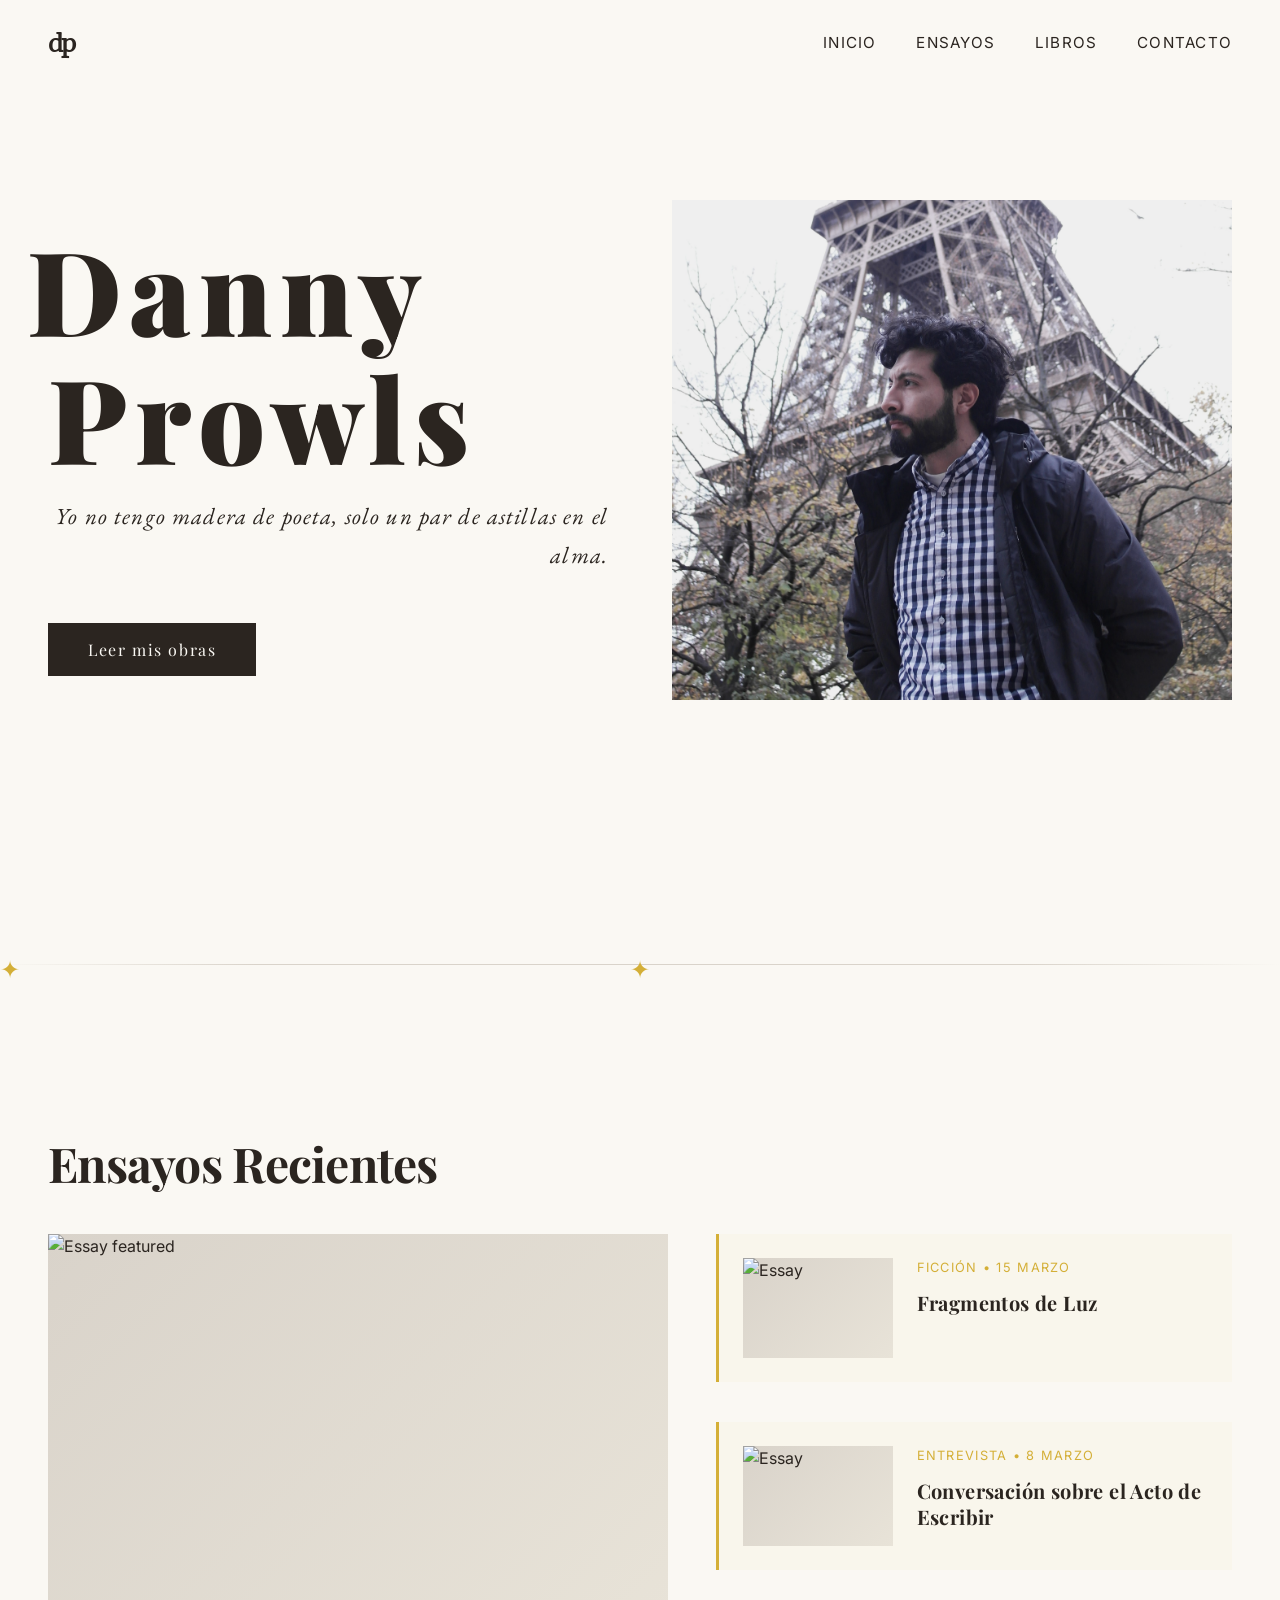
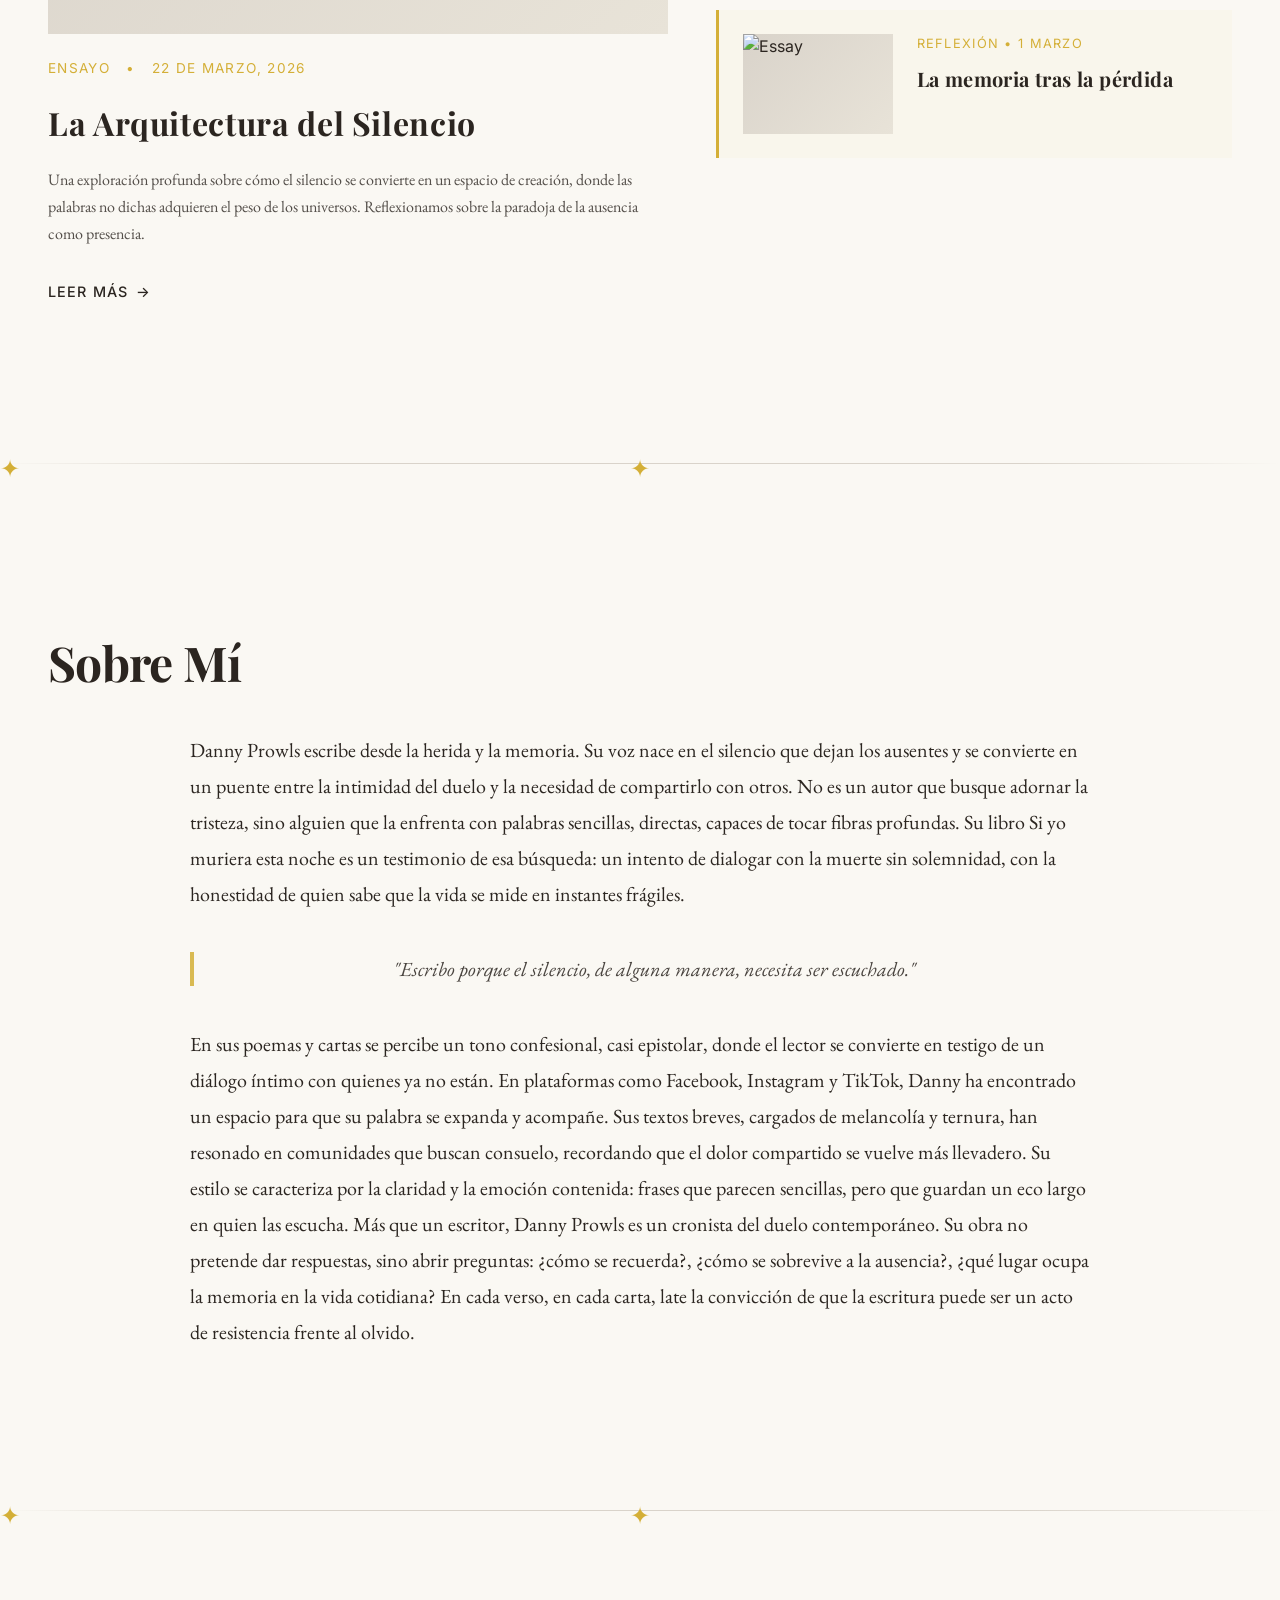
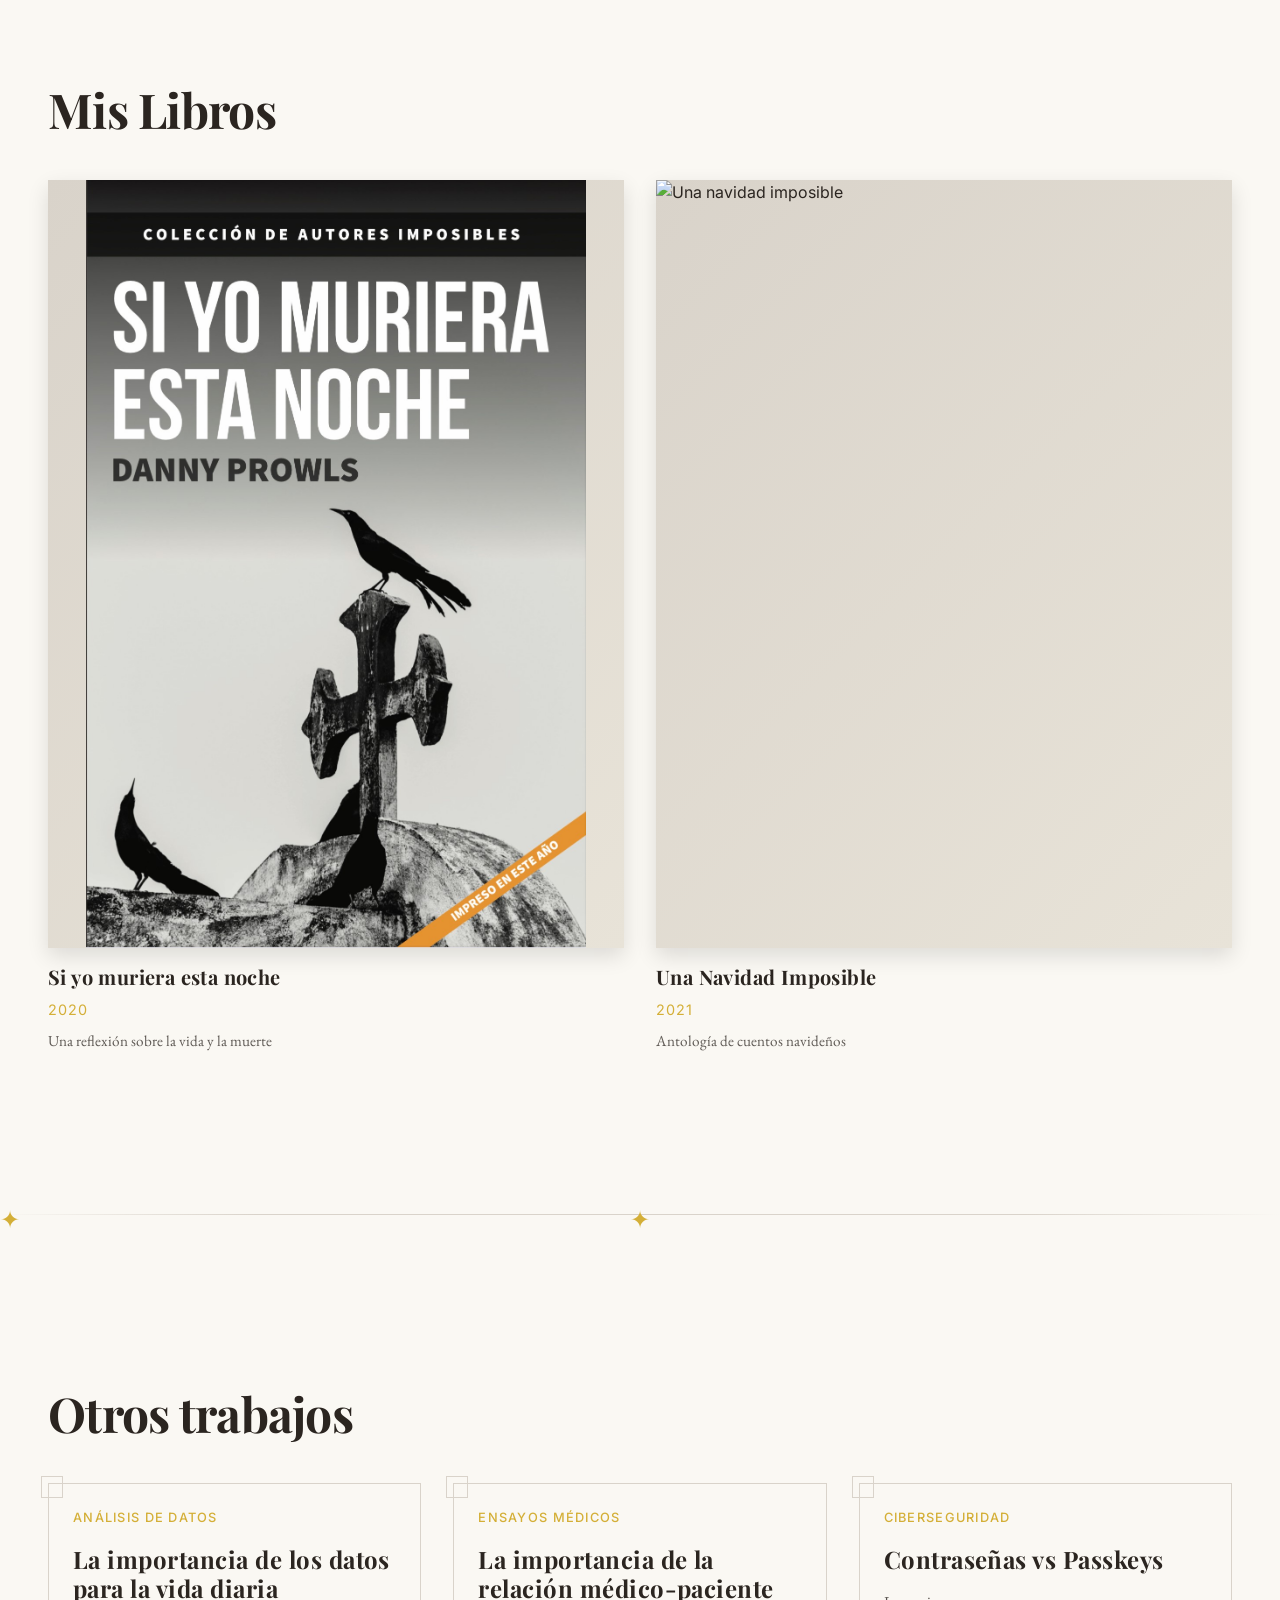
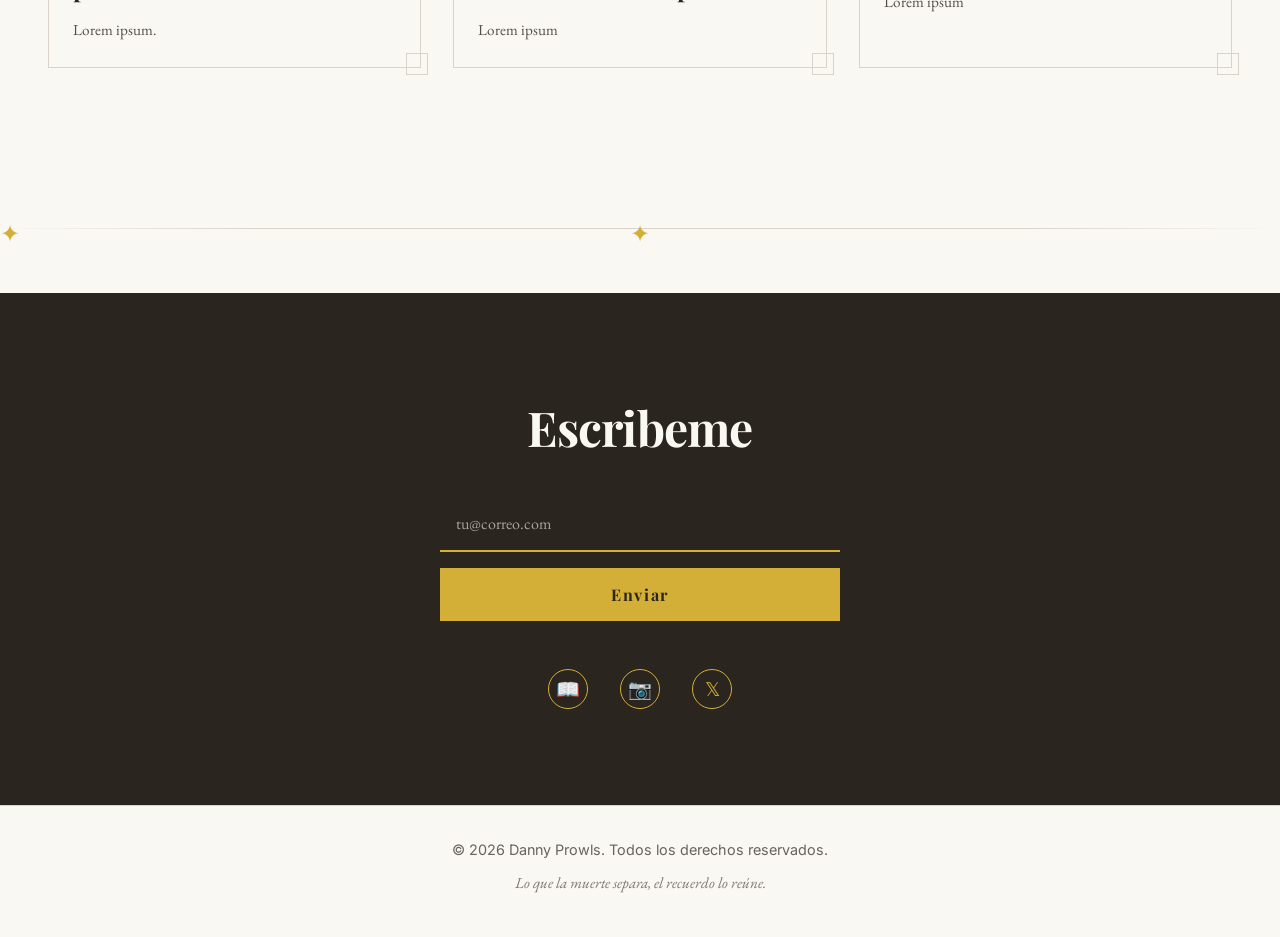
==== commit cf5b2812: "V2.3" ====
--- a/index.html
+++ b/index.html
@@ -3,7 +3,7 @@
   <head>
     <meta charset="UTF-8" />
     <meta name="viewport" content="width=device-width, initial-scale=1.0" />
-    <title>Elena Moreau — Writer</title>
+    <title>Danny Prowls</title>
     <link
       href="https://fonts.googleapis.com/css2?family=Playfair+Display:wght@700;900&family=EB+Garamond:ital@0;1&family=Inter:wght@300;400;500&display=swap"
       rel="stylesheet"
@@ -906,7 +906,7 @@
           <a href="" target="_top"><button class="hero-cta">Leer mis obras</button></a>
         </div>
         <div class="hero-image">
-          <img src="pic.JPG" alt="Danny Prowls" />
+          <img src="/img/pic.JPG" alt="Danny Prowls" />
         </div>
       </div>
     </section>
@@ -1035,7 +1035,7 @@
         <div class="book-card">
           <div class="book-cover">
             <!-- FIX: eliminado style="text-align: left" (no aplica a img) -->
-            <img src="Cubierta.jpg" alt="Si yo muriera esta noche" />
+            <img src="/img/Cubierta.jpg" alt="Si yo muriera esta noche" />
             <img
               src="https://images.unsplash.com/photo-1495446815901-0d88bcab0ec2?w=300&h=400&fit=crop"
               alt="Si yo muriera esta noche"
